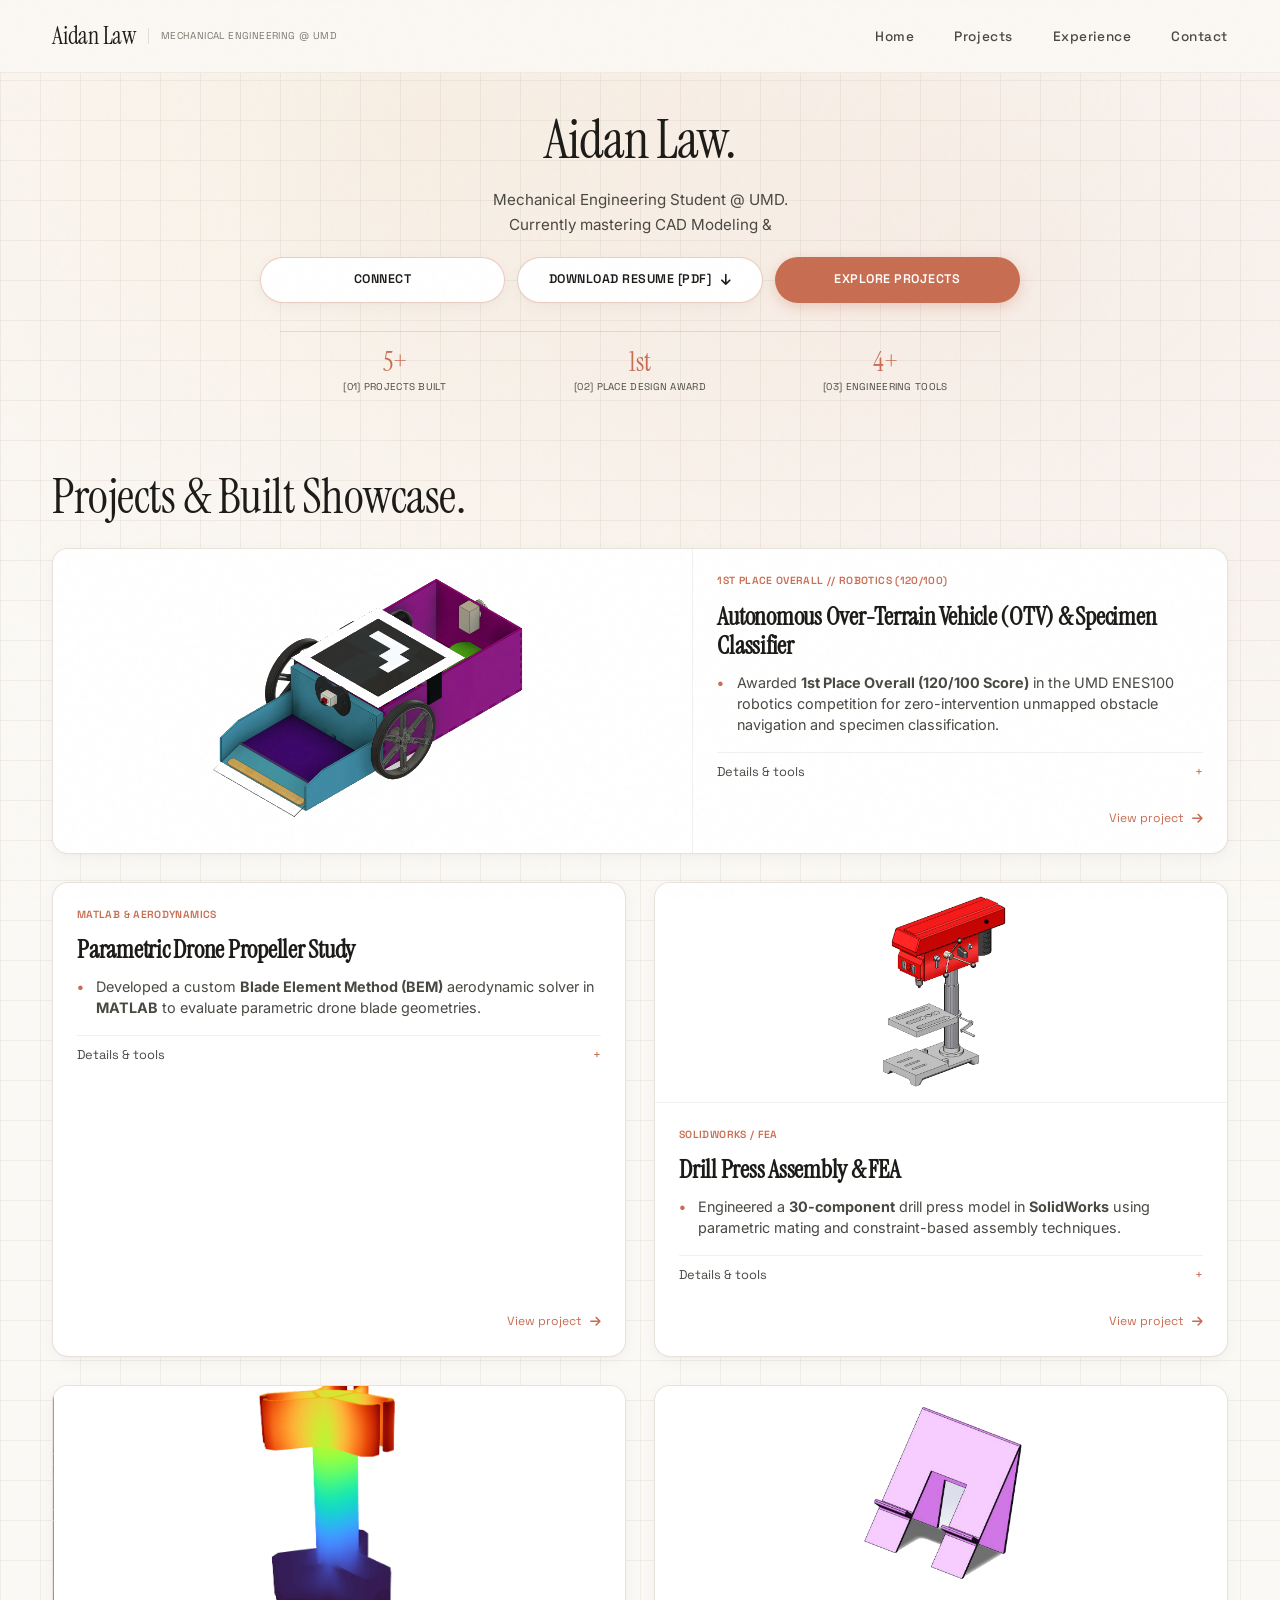
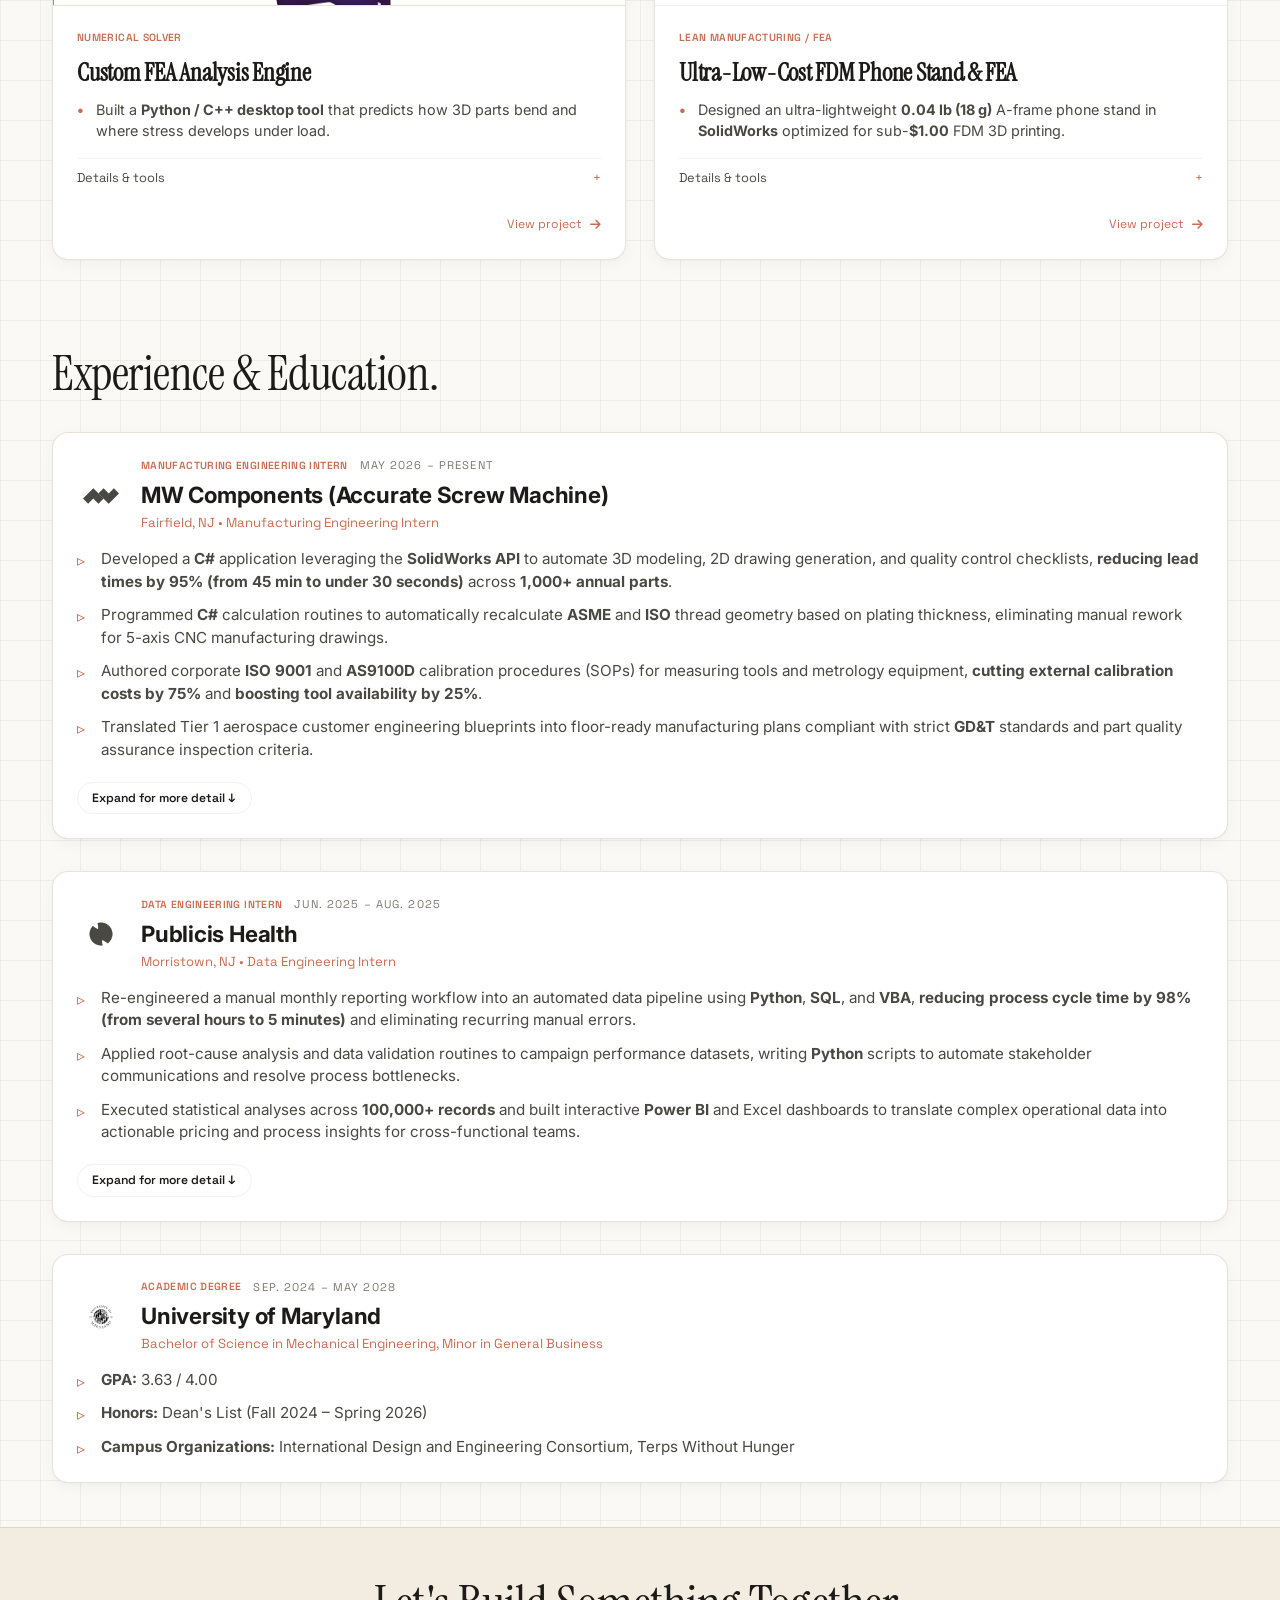
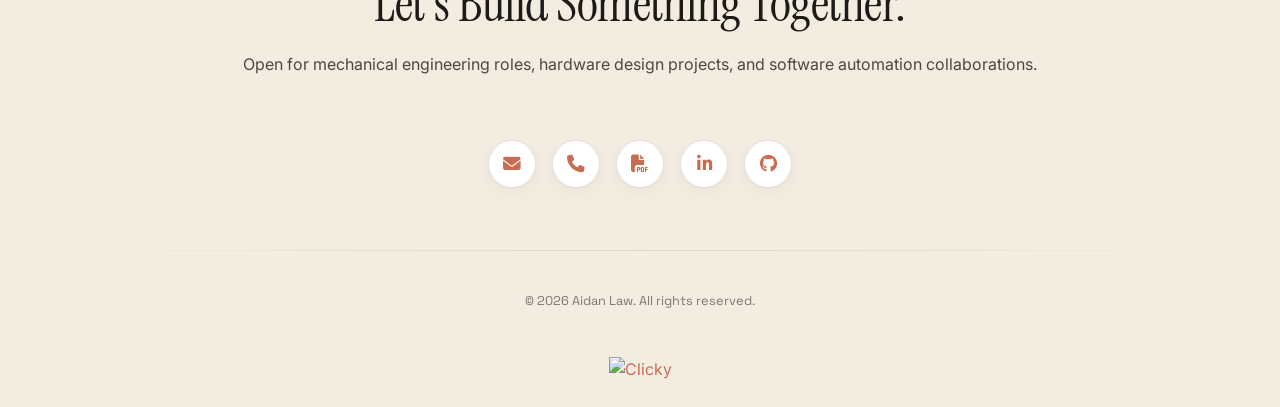
==== index.html @ e7b83767 "Keep mobile layouts within the viewport" ====
<!DOCTYPE html>
<html lang="en">

<head>
    <meta charset="UTF-8">
    <meta name="viewport" content="width=device-width, initial-scale=1.0">
    <meta name="theme-color" content="#FBF9F5" media="(prefers-color-scheme: light)">
    <meta name="theme-color" content="#161513" media="(prefers-color-scheme: dark)">
    <title>Aidan Law | Mechanical Engineering Portfolio</title>
    <!-- Google Fonts: Instrument Serif (Header), Space Grotesk (Mono/Tech), Inter (Body) -->
    <link rel="preconnect" href="https://fonts.googleapis.com">
    <link rel="preconnect" href="https://fonts.gstatic.com" crossorigin>
    <link href="https://fonts.googleapis.com/css2?family=Instrument+Serif:ital@0;1&family=Inter:wght@300;400;500;600;700&family=Space+Grotesk:wght@400;500;600;700&display=swap" rel="stylesheet">
    <link rel="stylesheet" href="style.css">
    <!-- FontAwesome for icons -->
    <link rel="stylesheet" href="https://cdnjs.cloudflare.com/ajax/libs/font-awesome/6.4.0/css/all.min.css">
    <!-- Analytics (GoatCounter & Clicky) -->
    <script data-goatcounter="https://aidanlaw810.goatcounter.com/count" async src="//gc.zgo.at/count.js"></script>
    <script async data-id="101509578" src="//static.getclicky.com/js"></script>
    <link rel="stylesheet" href="minimalist.css?v=20260930-fit-screen">
</head>

<body class="cad-grid-bg portfolio-home">

    <!-- Navigation -->
    <nav class="navbar">
        <div class="navbar-content">
            <div class="nav-brand">
                <a href="#top" class="nav-logo">Aidan Law</a>
                <span class="nav-subtag">Mechanical Engineering @ UMD</span>
            </div>
            <button class="menu-toggle" aria-label="Toggle navigation">
                <i class="fas fa-bars"></i>
            </button>
            <ul class="nav-links">
                <li><a href="#top">Home</a></li>
                <li><a href="#projects">Projects</a></li>
                <li><a href="#experience">Experience</a></li>
                <li><a href="#contact">Contact</a></li>
            </ul>
        </div>
    </nav>

    <!-- Centered Hero Section -->
    <header id="top" class="hero">
        <div class="container">
            <div class="hero-grid">
                <!-- Introduction -->
                <div class="hero-editorial reveal-blur">
                    <h1>Aidan Law.</h1>
                    <p class="hero-subtitle">
                        Mechanical Engineering Student @ UMD.<br>
                        Currently mastering <span class="typewriter-text"></span>
                    </p>
                    <div class="hero-actions">
                        <a href="#contact" class="btn btn-secondary">
                            <span>Connect</span>
                        </a>
                        <a href="assets/AidanLawOnlineResume.pdf" class="btn btn-secondary" target="_blank" download>
                            <span>Download Resume [PDF]</span>
                            <i class="fas fa-arrow-down" style="font-size: 0.8rem;"></i>
                        </a>
                        <a href="#projects" class="btn btn-primary">
                            <span>Explore Projects</span>
                        </a>
                    </div>
                </div>
            </div>

            <!-- Telemetry Stats Strip -->
            <div class="hero-stats-strip reveal-blur delay-2">
                <div class="stat-block">
                    <span class="stat-number" data-target="5" data-suffix="+">0+</span>
                    <span class="stat-label">[01] Projects Built</span>
                </div>
                <div class="stat-block">
                    <span class="stat-number" data-target="1" data-suffix="st">0</span>
                    <span class="stat-label">[02] Place Design Award</span>
                </div>
                <div class="stat-block">
                    <span class="stat-number" data-target="4" data-suffix="+">0+</span>
                    <span class="stat-label">[03] Engineering Tools</span>
                </div>
            </div>
        </div>
    </header>

    <!-- Projects Section -->
    <section id="projects" class="section">
        <div class="container">
            <div class="projects-header reveal-blur">
                <div>
                    <h2>Projects & Built Showcase.</h2>
                </div>
                <span class="coord-stamp">SORTED BY STRUCTURAL COMPLEXITY // REV 2.4</span>
            </div>

            <div class="projects-grid">
                <!-- PROJECT 1: AUTONOMOUS OVER-TERRAIN VEHICLE & SPECIMEN CLASSIFIER -->
                <article class="project-card featured-card reveal-scale">
                    <span class="cad-crosshair top-left">+</span>
                    <span class="cad-crosshair top-right">+</span>
                    <span class="cad-crosshair bottom-left">+</span>
                    <span class="cad-crosshair bottom-right">+</span>

                    <div class="project-image-wrapper" style="background-color: #ffffff;">
                        <div class="project-image" style="background-image: url('assets/otv/otv-cad-assembly-transparent.png'); background-size: contain; background-repeat: no-repeat; background-position: center; padding: 1.5rem;"></div>
                    </div>

                    <div class="project-info">
                        <div>
                            <div class="card-logo-badge">
                                <svg width="24" height="24" viewBox="0 0 24 24" fill="none" stroke="currentColor" stroke-width="2" stroke-linecap="round" stroke-linejoin="round">
                                    <rect x="2" y="7" width="20" height="9" rx="2"/>
                                    <circle cx="6" cy="18" r="3"/>
                                    <circle cx="18" cy="18" r="3"/>
                                    <path d="M7 7V4a1 1 0 0 1 1-1h8a1 1 0 0 1 1 1v3"/>
                                </svg>
                            </div>
                            <div class="project-meta">
                                <span class="project-tag-pill">1ST PLACE OVERALL // ROBOTICS (120/100)</span>
                                <span class="coord-stamp">SPEC-01</span>
                            </div>
                            <h3><a href="over-terrain-vehicle.html">Autonomous Over-Terrain Vehicle (OTV) &amp; Specimen Classifier</a></h3>
                            <ul class="project-bullet-list"><li>Awarded <strong>1st Place Overall (120/100 Score)</strong> in the UMD ENES100 robotics competition for zero-intervention unmapped obstacle navigation and specimen classification.</li></ul>
                            <details class="project-disclosure">
                                <summary>Details &amp; tools</summary>
                                <ul class="project-bullet-list"><li>Engineered a <strong>1.09 kg</strong> laser-cut acrylic chassis and derived first-principles motor kinematics powered by dual <strong>Pololu 12V gearmotors</strong>.</li>
<li>Programmed a deterministic <strong>C++ finite state machine</strong> on Arduino Uno integrating <strong>HX711 strain gauges</strong> and tactile material density sensors.</li></ul>
                                <div class="tech-tags-list">
                                <span class="tag">[Arduino / C++]</span>
                                <span class="tag">[SolidWorks]</span>
                                <span class="tag">[Laser-Cut Acrylic]</span>
                                <span class="tag">[HX711 Strain Gauges]</span>
                                <span class="tag">[ArUco Tracking]</span>
                                <span class="tag">[Granta EduPack]</span>
                            </div>
                            </details>
                        </div>
                        <div class="project-footer">

                            <a class="project-link" href="over-terrain-vehicle.html">View project <i class="fas fa-arrow-right" aria-hidden="true"></i></a>
                        </div>
                    </div>
                </article>

                <!-- PROJECT 2: PARAMETRIC DRONE PROPELLER STUDY -->
                <article class="project-card reveal-scale delay-1">
                    <span class="cad-crosshair top-left">+</span>
                    <span class="cad-crosshair bottom-right">+</span>

                    <div class="project-info">
                        <div>
                            <div class="card-logo-badge">
                                <svg width="24" height="24" viewBox="0 0 24 24" fill="none" stroke="currentColor" stroke-width="2" stroke-linecap="round" stroke-linejoin="round">
                                    <circle cx="12" cy="12" r="3"/>
                                    <path d="M12 9V2M12 15v7M9 12H2M15 12h7"/>
                                    <circle cx="12" cy="2" r="1.5"/>
                                    <circle cx="12" cy="22" r="1.5"/>
                                    <circle cx="2" cy="12" r="1.5"/>
                                    <circle cx="22" cy="12" r="1.5"/>
                                </svg>
                            </div>
                            <div class="project-meta">
                                <span class="project-tag-pill">MATLAB & AERODYNAMICS</span>
                                <span class="coord-stamp">SPEC-02</span>
                            </div>
                            <h3><a href="drone-blade-design.html">Parametric Drone Propeller Study</a></h3>
                            <ul class="project-bullet-list"><li>Developed a custom <strong>Blade Element Method (BEM)</strong> aerodynamic solver in <strong>MATLAB</strong> to evaluate parametric drone blade geometries.</li></ul>
                            <details class="project-disclosure">
                                <summary>Details &amp; tools</summary>
                                <ul class="project-bullet-list"><li>Generated parametric 3D airfoil profiles in <strong>SolidWorks</strong> and conducted static <strong>FEA</strong> under combined aerodynamic and centrifugal loads.</li>
<li>Achieved a <strong>~50% calculated increase</strong> in hover efficiency and <strong>1.9 lb peak thrust</strong> compared to commercial benchmarks.</li></ul>
                                <div class="tech-tags-list">
                                <span class="tag">[MATLAB]</span>
                                <span class="tag">[SolidWorks]</span>
                                <span class="tag">[FEA]</span>
                                <span class="tag">[Aerodynamics]</span>
                                <span class="tag">[BEM Algorithm]</span>
                            </div>
                            </details>
                        </div>
                        <div class="project-footer">

                            <a class="project-link" href="drone-blade-design.html">View project <i class="fas fa-arrow-right" aria-hidden="true"></i></a>
                        </div>
                    </div>
                </article>

                <!-- PROJECT 3: DRILL PRESS ASSEMBLY & FEA -->
                <article class="project-card reveal-scale delay-2">
                    <span class="cad-crosshair top-left">+</span>
                    <span class="cad-crosshair bottom-right">+</span>

                    <div class="project-image-wrapper" style="background-color: #ffffff;">
                        <div class="project-image" style="background-image: url('assets/drill-press/drill-press-main.png'); background-size: contain; background-repeat: no-repeat; background-position: center; padding: 1.25rem;"></div>
                    </div>
                    <div class="project-info">
                        <div>
                            <div class="card-logo-badge">
                                <svg width="24" height="24" viewBox="0 0 24 24" fill="none" stroke="currentColor" stroke-width="2" stroke-linecap="round" stroke-linejoin="round">
                                    <path d="M12 2v8M8 6h8M9 10h6v4H9zM12 14v8M8 22h8"/>
                                </svg>
                            </div>
                            <div class="project-meta">
                                <span class="project-tag-pill">SOLIDWORKS / FEA</span>
                                <span class="coord-stamp">SPEC-03</span>
                            </div>
                            <h3><a href="drill-press.html">Drill Press Assembly & FEA</a></h3>
                            <ul class="project-bullet-list"><li>Engineered a <strong>30-component</strong> drill press model in <strong>SolidWorks</strong> using parametric mating and constraint-based assembly techniques.</li></ul>
                            <details class="project-disclosure">
                                <summary>Details &amp; tools</summary>
                                <ul class="project-bullet-list"><li>Executed static <strong>FEA</strong> simulations validating structural integrity under a <strong>500 kg</strong> operating load without permanent deformation.</li>
<li>Produced a <strong>270-part</strong> technical drawing package with standardized <strong>GD&T</strong>, exploded views, and a complete Bill of Materials.</li></ul>
                                <div class="tech-tags-list">
                                <span class="tag">[SolidWorks]</span>
                                <span class="tag">[FEA Simulation]</span>
                                <span class="tag">[GD&T]</span>
                                <span class="tag">[CAD Assembly]</span>
                            </div>
                            </details>
                        </div>
                        <div class="project-footer">

                            <a class="project-link" href="drill-press.html">View project <i class="fas fa-arrow-right" aria-hidden="true"></i></a>
                        </div>
                    </div>
                </article>

                <!-- PROJECT 4: CUSTOM FEA ANALYSIS ENGINE -->
                <article class="project-card reveal-scale">
                    <span class="cad-crosshair top-left">+</span>
                    <span class="cad-crosshair bottom-right">+</span>

                    <div class="project-image-wrapper">
                        <div class="project-image" style="background-image: url('assets/fea-showcase/deformation-v2.png');"></div>
                    </div>
                    <div class="project-info">
                        <div>
                            <div class="card-logo-badge">
                                <svg width="24" height="24" viewBox="0 0 24 24" fill="none" stroke="currentColor" stroke-width="2" stroke-linecap="round" stroke-linejoin="round">
                                    <polygon points="12 2 2 7 12 12 22 7 12 2"/>
                                    <polyline points="2 17 12 22 22 17"/>
                                    <polyline points="2 12 12 17 22 12"/>
                                </svg>
                            </div>
                            <div class="project-meta">
                                <span class="project-tag-pill">NUMERICAL SOLVER</span>
                                <span class="coord-stamp">SPEC-04</span>
                            </div>
                            <h3><a href="fea-tool.html">Custom FEA Analysis Engine</a></h3>
                            <ul class="project-bullet-list"><li>Built a <strong>Python / C++ desktop tool</strong> that predicts how 3D parts bend and where stress develops under load.</li></ul>
                            <details class="project-disclosure">
                                <summary>Details &amp; tools</summary>
                                <ul class="project-bullet-list"><li>Integrated <strong>Gmsh</strong> quadratic tetrahedral meshes with an <strong>Eigen / OpenMP</strong> structural solver.</li>
<li>Achieved <strong>maximum displacement within 5% of SolidWorks</strong> in the benchmark evaluated; built interactive 3D stress and displacement visualization.</li></ul>
                                <div class="tech-tags-list">
                                <span class="tag">[Python]</span>
                                <span class="tag">[Gmsh]</span>
                                <span class="tag">[C++ / Eigen]</span>
                                <span class="tag">[Numerical Methods]</span>
                                <span class="tag">[SolidWorks]</span>
                            </div>
                            </details>
                        </div>
                        <div class="project-footer">

                            <a class="project-link" href="fea-tool.html">View project <i class="fas fa-arrow-right" aria-hidden="true"></i></a>
                        </div>
                    </div>
                </article>

                <!-- PROJECT 5: ULTRA-LOW-COST FDM PHONE STAND & FEA -->
                <article class="project-card reveal-scale delay-1">
                    <span class="cad-crosshair top-left">+</span>
                    <span class="cad-crosshair bottom-right">+</span>

                    <div class="project-image-wrapper" style="background-color: #ffffff;">
                        <div class="project-image" style="background-image: url('assets/phone-stand/phone-stand-cad-main.png'); background-size: contain; background-repeat: no-repeat; background-position: center; padding: 1.25rem;"></div>
                    </div>
                    <div class="project-info">
                        <div>
                            <div class="card-logo-badge">
                                <svg width="24" height="24" viewBox="0 0 24 24" fill="none" stroke="currentColor" stroke-width="2" stroke-linecap="round" stroke-linejoin="round">
                                    <path d="M21 16V8a2 2 0 0 0-1-1.73l-7-4a2 2 0 0 0-2 0l-7 4A2 2 0 0 0 3 8v8a2 2 0 0 0 1 1.73l7 4a2 2 0 0 0 2 0l7-4A2 2 0 0 0 21 16z"/>
                                    <polyline points="3.27 6.96 12 12.01 20.73 6.96"/>
                                    <line x1="12" y1="22.08" x2="12" y2="12"/>
                                </svg>
                            </div>
                            <div class="project-meta">
                                <span class="project-tag-pill">LEAN MANUFACTURING / FEA</span>
                                <span class="coord-stamp">SPEC-05</span>
                            </div>
                            <h3><a href="phone-stand.html">Ultra-Low-Cost FDM Phone Stand &amp; FEA</a></h3>
                            <ul class="project-bullet-list"><li>Designed an ultra-lightweight <strong>0.04 lb (18 g)</strong> A-frame phone stand in <strong>SolidWorks</strong> optimized for sub-<strong>$1.00</strong> FDM 3D printing.</li></ul>
                            <details class="project-disclosure">
                                <summary>Details &amp; tools</summary>
                                <ul class="project-bullet-list"><li>Executed linear static <strong>FEA</strong> simulations demonstrating a peak von Mises stress of <strong>0.88 MPa (FOS &gt; 45)</strong> and <strong>0.070 mm</strong> max deflection.</li>
<li>Validated dual-orientation stability (portrait/landscape) for an <strong>iPhone 14 Pro</strong> with integrated pass-through charging cable routing.</li></ul>
                                <div class="tech-tags-list">
                                <span class="tag">[SolidWorks]</span>
                                <span class="tag">[FEA Simulation]</span>
                                <span class="tag">[FDM 3D Printing]</span>
                                <span class="tag">[Lean DFM]</span>
                                <span class="tag">[Stress Analysis]</span>
                            </div>
                            </details>
                        </div>
                        <div class="project-footer">

                            <a class="project-link" href="phone-stand.html">View project <i class="fas fa-arrow-right" aria-hidden="true"></i></a>
                        </div>
                    </div>
                </article>
            </div>
        </div>
    </section>

    <!-- Experience & Education Section -->
    <section id="experience" class="section">
        <div class="container">
            <div class="projects-header reveal-blur">
                <div>
                    <h2>Experience & Education.</h2>
                </div>
                <span class="coord-stamp">CAREER PATH & TECHNICAL HISTORY</span>
            </div>

            <div class="experience-grid reveal-blur">
                <!-- EXPERIENCE CARD 1: MW COMPONENTS -->
                <div class="experience-card accordion-card">
                    <span class="cad-crosshair top-left">+</span>
                    <span class="cad-crosshair top-right">+</span>
                    <span class="cad-crosshair bottom-left">+</span>
                    <span class="cad-crosshair bottom-right">+</span>

                    <div class="exp-header">
                        <div class="organization-logo organization-logo--mw"><img src="assets/logos/mw-symbol.svg" alt="MW Components logo" width="128" height="44" loading="lazy"></div>
                        <div class="exp-role-meta">
                            <span class="project-tag-pill">MANUFACTURING ENGINEERING INTERN</span>
                            <span class="coord-stamp">MAY 2026 – PRESENT</span>
                        </div>
                        <h3>MW Components (Accurate Screw Machine)</h3>
                        <p class="exp-subtitle">Fairfield, NJ • Manufacturing Engineering Intern</p>

                    </div>

                    <!-- Summary Container (Always Visible) -->
                    <div class="card-summary">
                        <ul class="bullet-list">
                            <li>Developed a <strong>C#</strong> application leveraging the <strong>SolidWorks API</strong> to automate 3D modeling, 2D drawing generation, and quality control checklists, <strong>reducing lead times by 95% (from 45 min to under 30 seconds)</strong> across <strong>1,000+ annual parts</strong>.</li>
                            <li>Programmed <strong>C#</strong> calculation routines to automatically recalculate <strong>ASME</strong> and <strong>ISO</strong> thread geometry based on plating thickness, eliminating manual rework for 5-axis CNC manufacturing drawings.</li>
                            <li>Authored corporate <strong>ISO 9001</strong> and <strong>AS9100D</strong> calibration procedures (SOPs) for measuring tools and metrology equipment, <strong>cutting external calibration costs by 75%</strong> and <strong>boosting tool availability by 25%</strong>.</li>
                            <li>Translated Tier 1 aerospace customer engineering blueprints into floor-ready manufacturing plans compliant with strict <strong>GD&T</strong> standards and part quality assurance inspection criteria.</li>
                        </ul>
                    </div>

                    <!-- Details Container (Accordion - Hidden by Default with CSS Grid) -->
                    <div class="card-details">
                        <div class="card-details-inner">
<div class="exp-tags-bar">
                            <span class="tag-chip">[SolidWorks API]</span>
                            <span class="tag-chip">[C# Automation]</span>
                            <span class="tag-chip">[Python]</span>
                            <span class="tag-chip">[ISO 9001 / AS9100D]</span>
                            <span class="tag-chip">[DFM Blueprinting]</span>
                            <span class="tag-chip">[GD&T Standards]</span>
                        </div>
                            <div class="detail-paragraph">
                                <strong>1. CAD & Quality Checklist Automation (C# & SolidWorks API)</strong><br>
                                To eliminate drafting bottlenecks in high-mix, low-volume custom manufacturing, I engineered a standalone C# application that interfaces directly with the SolidWorks API. The tool automates parametric 3D modeling, drawing layout, view scaling, dynamic dimension ballooning, and first-piece quality control checklists. By automatically populating critical properties and notes, the software slashed drawing lead times from up to 45 minutes down to under 30 seconds across more than 1,000 custom parts annually.
                            </div>
                            <div class="detail-paragraph">
                                <strong>2. Coating Offset Math Engine (C# & ASME/ISO Thread Math)</strong><br>
                                Precision machining for plated fasteners requires complex geometric calculations to offset thread profiles prior to surface treatments. I developed an algorithmic engine in C# that automatically recalculates ASME and ISO thread profiles and pitch tolerances based on user-specified plating thicknesses. This converted over an hour of manual math into instant code execution, delivering exact pre-plate tolerances directly to 5-axis CNC operators and quality inspectors.
                            </div>
                            <div class="detail-paragraph">
                                <strong>3. Quality Calibration System Overhaul (Python & ISO 9001 / AS9100D Compliance)</strong><br>
                                To overhaul plant-wide metrology management and ensure compliance with ISO 9001 and AS9100D standards, I authored official corporate Standard Operating Procedures (SOPs) for calibrated equipment and built a Python inventory optimization tool. The script analyzes gage usage patterns, floor availability, and failure rates to stagger external recalibration cycles and identify redundant tooling for storage or retirement. This reduced annual external calibration costs by 75% while raising shop-floor tool availability by 25%.
                            </div>
                            <div class="detail-paragraph">
                                <strong>4. Design for Manufacturability (DFM) & Blueprint Conversion</strong><br>
                                Serving high-precision aerospace and defense clients requires translating complex customer blueprints into standardized internal manufacturing plans. I analyzed customer GD&T callouts, thread specifications, and tolerances to build floor-ready SolidWorks production drawings optimized for 5-axis CNC turning, passivation, and captive assembly operations, ensuring full compliance with part quality assurance standards.
                            </div>
                        </div>
                    </div>

                    <!-- Custom Accordion Toggle Button -->
                    <button class="card-toggle-btn" aria-expanded="false">
                        <span>Expand for more detail ↓</span>
                    </button>
                </div>

                <!-- EXPERIENCE CARD 2: PUBLICIS HEALTH -->
                <div class="experience-card accordion-card">
                    <span class="cad-crosshair top-left">+</span>
                    <span class="cad-crosshair top-right">+</span>
                    <span class="cad-crosshair bottom-left">+</span>
                    <span class="cad-crosshair bottom-right">+</span>

                    <div class="exp-header">
                        <div class="organization-logo organization-logo--payer"><img src="assets/logos/payer-symbol.png" alt="Payer Sciences logo" width="128" height="44" loading="lazy"></div>
                        <div class="exp-role-meta">
                            <span class="project-tag-pill">DATA ENGINEERING INTERN</span>
                            <span class="coord-stamp">JUN. 2025 – AUG. 2025</span>
                        </div>
                        <h3>Publicis Health</h3>
                        <p class="exp-subtitle">Morristown, NJ • Data Engineering Intern</p>

                    </div>

                    <!-- Summary Container (Always Visible) -->
                    <div class="card-summary">
                        <ul class="bullet-list">
                            <li>Re-engineered a manual monthly reporting workflow into an automated data pipeline using <strong>Python</strong>, <strong>SQL</strong>, and <strong>VBA</strong>, <strong>reducing process cycle time by 98% (from several hours to 5 minutes)</strong> and eliminating recurring manual errors.</li>
                            <li>Applied root-cause analysis and data validation routines to campaign performance datasets, writing <strong>Python</strong> scripts to automate stakeholder communications and resolve process bottlenecks.</li>
                            <li>Executed statistical analyses across <strong>100,000+ records</strong> and built interactive <strong>Power BI</strong> and Excel dashboards to translate complex operational data into actionable pricing and process insights for cross-functional teams.</li>
                        </ul>
                    </div>

                    <!-- Details Container (Accordion - Hidden by Default with CSS Grid) -->
                    <div class="card-details">
                        <div class="card-details-inner">
<div class="exp-tags-bar">
                            <span class="tag-chip">[Python]</span>
                            <span class="tag-chip">[SQL]</span>
                            <span class="tag-chip">[VBA]</span>
                            <span class="tag-chip">[Power BI]</span>
                            <span class="tag-chip">[ETL Pipelines]</span>
                            <span class="tag-chip">[Data Analytics]</span>
                        </div>
                            <div class="detail-paragraph">
                                <strong>1. Automated Reporting Pipeline (Python, SQL & VBA)</strong><br>
                                To streamline monthly operational reporting, I re-engineered a labor-intensive manual workflow into an automated end-to-end data pipeline using Python, SQL, and Excel VBA. The pipeline automates data extraction, transformation, cleaning, and deck generation, reducing process cycle times from several hours to 5 minutes while eliminating recurring manual data-entry errors.
                            </div>
                            <div class="detail-paragraph">
                                <strong>2. Campaign Data Validation & Automation (Python)</strong><br>
                                Working with high-volume marketing datasets, I implemented root-cause analysis and data validation routines to identify and fix operational bottlenecks. I authored custom Python scripts to validate data integrity and automate stakeholder status updates, improving data accuracy and accelerating cross-functional execution cycles.
                            </div>
                            <div class="detail-paragraph">
                                <strong>3. Operational Analytics & Business Dashboards (Power BI & SQL)</strong><br>
                                To drive data-informed decision-making across leadership teams, I conducted statistical analyses across datasets exceeding 100,000 operational records. I designed interactive Power BI and Excel dashboards that synthesized complex performance metrics into clear visual insights, directly informing campaign optimizations and pricing strategies.
                            </div>
                        </div>
                    </div>

                    <!-- Custom Accordion Toggle Button -->
                    <button class="card-toggle-btn" aria-expanded="false">
                        <span>Expand for more detail ↓</span>
                    </button>
                </div>

                <!-- EDUCATION CARD: UNIVERSITY OF MARYLAND -->
                <div class="experience-card education-card">
                    <span class="cad-crosshair top-left">+</span>
                    <span class="cad-crosshair top-right">+</span>
                    <span class="cad-crosshair bottom-left">+</span>
                    <span class="cad-crosshair bottom-right">+</span>

                    <div class="exp-header">
                        <div class="organization-logo organization-logo--umd"><img src="assets/logos/umd.png" alt="University of Maryland logo" width="48" height="48" loading="lazy"></div>
                        <div class="exp-role-meta">
                            <span class="project-tag-pill">ACADEMIC DEGREE</span>
                            <span class="coord-stamp">SEP. 2024 – MAY 2028</span>
                        </div>
                        <h3>University of Maryland</h3>
                        <p class="exp-subtitle">Bachelor of Science in Mechanical Engineering, Minor in General Business</p>
                    </div>
                    <div class="card-summary">
                        <ul class="bullet-list">
                            <li><strong>GPA:</strong> 3.63 / 4.00</li>
                            <li><strong>Honors:</strong> Dean's List (Fall 2024 – Spring 2026)</li>
                            <li><strong>Campus Organizations:</strong> International Design and Engineering Consortium, Terps Without Hunger</li>
                        </ul>
                    </div>
                </div>
            </div>
        </div>
    </section>

    <!-- Footer / Contact Section -->
    <footer id="contact" class="footer">
        <div class="container footer-content reveal-blur">
            <h2>Let's Build Something Together.</h2>
            <p>Open for mechanical engineering roles, hardware design projects, and software automation collaborations.</p>

            <div class="contact-circular-row">
                <a href="mailto:ajay.law810@gmail.com" class="contact-icon-btn" aria-label="Email" title="Email: ajay.law810@gmail.com">
                    <i class="fas fa-envelope"></i>
                    <span class="tooltip">Email</span>
                </a>
                <a href="tel:848-215-8484" class="contact-icon-btn" aria-label="Phone" title="Phone: 848-215-8484">
                    <i class="fas fa-phone"></i>
                    <span class="tooltip">Phone</span>
                </a>
                <a href="assets/AidanLawOnlineResume.pdf" class="contact-icon-btn" target="_blank" download aria-label="Download Resume PDF" title="Download Resume PDF">
                    <i class="fas fa-file-pdf"></i>
                    <span class="tooltip">Resume PDF</span>
                </a>
                <a href="https://www.linkedin.com/in/aidanjlaw" class="contact-icon-btn" target="_blank" rel="noopener" aria-label="LinkedIn" title="LinkedIn Profile">
                    <i class="fab fa-linkedin-in"></i>
                    <span class="tooltip">LinkedIn</span>
                </a>
                <a href="https://github.com/ajlaw810" class="contact-icon-btn" target="_blank" rel="noopener" aria-label="GitHub" title="GitHub Profile">
                    <i class="fab fa-github"></i>
                    <span class="tooltip">GitHub</span>
                </a>
            </div>

            <div class="section-divider"></div>

            <p style="color: var(--text-dim); font-size: 0.8rem; font-family: var(--font-mono);">
                © 2026 Aidan Law. All rights reserved.
            </p>
            <div style="margin-top: 0.5rem;">
                <a title="Privacy-friendly Web Analytics" href="https://clicky.com/101509578"><img alt="Clicky" src="//static.getclicky.com/media/links/badge.gif" border="0" /></a>
            </div>
        </div>
    </footer>

    <script src="script.js?v=20260930-fit-screen"></script>
</body>

</html>
---- style.css ----
/* ─── GOOGLE FONTS ───────────────────────────────────────────────────────── */
@import url('https://fonts.googleapis.com/css2?family=Instrument+Serif:ital@0;1&family=Inter:wght@300;400;500;600;700&family=Space+Grotesk:wght@400;500;600;700&display=swap');

:root {
  /* Warm Tactile Palette (Natural Parchment, Toasted Linen & Industrial Copper) */
  --bg-paper: #FBF9F5;
  --bg-linen: #F3ECE0;          /* Warm toasted parchment linen */
  --bg-card: #FFFFFF;
  --bg-card-hover: #FAF6EE;

  --text-ink: #1C1B18;
  --text-muted: #4A4843;
  --text-dim: #7C786E;

  --accent-copper: #C86D51;
  --accent-copper-hover: #B2583D;
  --accent-copper-light: rgba(200, 109, 81, 0.08);

  /* Natural Earthy Warm Accent (Toasted Honey/Sand - Subdued & Blended) */
  --accent-sand: #DDA15E;
  --accent-sand-light: rgba(221, 161, 94, 0.10);
  --accent-warm-bg: rgba(200, 109, 81, 0.05);

  --border-tactile: rgba(175, 160, 140, 0.30);
  --border-strong: rgba(200, 109, 81, 0.35);
  --border-subtle: rgba(175, 160, 140, 0.15);
  --grid-line-color: rgba(185, 170, 150, 0.16);

  /* Glassmorphism & Tactile Depth */
  --glass-bg: rgba(251, 249, 245, 0.90);
  --shadow-tactile: 0 4px 16px rgba(28, 27, 24, 0.04), 0 1px 3px rgba(28, 27, 24, 0.02);
  --shadow-hover: 0 14px 36px -6px rgba(28, 27, 24, 0.09), 0 4px 12px rgba(200, 109, 81, 0.12);

  /* Typography */
  --font-serif: "Instrument Serif", Georgia, "Times New Roman", serif;
  --font-mono: "Space Grotesk", "JetBrains Mono", Consolas, monospace;
  --font-sans: "Inter", -apple-system, BlinkMacSystemFont, "Segoe UI", Roboto, sans-serif;

  --h1-size: clamp(1.95rem, 5.2vw, 4.2rem);
  --h2-size: clamp(1.55rem, 3.8vw, 3rem);
  --h3-size: 1.3rem;
  --body-size: 1rem;

  /* Refined Compact Spacing */
  --spacing-xs: 0.5rem;
  --spacing-sm: 0.875rem;
  --spacing-md: 1.25rem;
  --spacing-lg: 2rem;
  --spacing-xl: 2.75rem;
  --spacing-xxl: 4rem;

  /* Layout */
  --container-max-width: 1240px;
  --border-radius-pill: 9999px;
  --border-radius-card: 16px;
  --border-radius-sm: 10px;
}

/* Dark Mode Overrides (Natural Atmospheric Warmth) */
@media (prefers-color-scheme: dark) {
  :root {
    --bg-paper: #161513;
    --bg-linen: #1F1D19;
    --bg-card: #25231F;
    --bg-card-hover: #2C2925;

    --text-ink: #F4F1EA;
    --text-muted: #BBB6AA;
    --text-dim: #888377;

    --accent-copper: #E07A5F;
    --accent-copper-hover: #EC886D;
    --accent-copper-light: rgba(224, 122, 95, 0.12);

    --accent-sand: #E5B074;
    --accent-sand-light: rgba(229, 176, 116, 0.12);
    --accent-warm-bg: rgba(224, 122, 95, 0.08);

    --border-tactile: rgba(255, 255, 255, 0.12);
    --border-strong: rgba(224, 122, 95, 0.3);
    --border-subtle: rgba(255, 255, 255, 0.06);
    --grid-line-color: rgba(255, 255, 255, 0.05);

    --glass-bg: rgba(22, 21, 19, 0.92);
    --shadow-tactile: 0 4px 20px rgba(0, 0, 0, 0.4);
    --shadow-hover: 0 16px 40px rgba(0, 0, 0, 0.5);
  }
}

/* ─── RESET & BASE STYLES ────────────────────────────────────────────────── */
* {
  margin: 0;
  padding: 0;
  box-sizing: border-box;
}

html {
  scroll-behavior: smooth;
  scroll-padding-top: 80px;
}

body {
  font-family: var(--font-sans);
  background-color: var(--bg-paper);
  color: var(--text-ink);
  line-height: 1.6;
  -webkit-font-smoothing: antialiased;
  -moz-osx-font-smoothing: grayscale;
  position: relative;
  overflow-x: hidden;
}

/* Tactile Paper Grain Overlay */
body::before {
  content: "";
  position: fixed;
  top: 0;
  left: 0;
  width: 100vw;
  height: 100vh;
  opacity: 0.035;
  pointer-events: none;
  z-index: 9999;
  background-image: url("data:image/svg+xml,%3Csvg viewBox='0 0 200 200' xmlns='http://www.w3.org/2000/svg'%3E%3Cfilter id='noiseFilter'%3E%3CfeTurbulence type='fractalNoise' baseFrequency='0.8' numOctaves='3' stitchTiles='stitch'/%3E%3C/filter%3E%3Crect width='100%25' height='100%25' filter='url(%23noiseFilter)'/%3E%3C/svg%3E");
}

/* Architectural CAD Grid Layer */
.cad-grid-bg {
  background-image:
    linear-gradient(to right, var(--grid-line-color) 1px, transparent 1px),
    linear-gradient(to bottom, var(--grid-line-color) 1px, transparent 1px);
  background-size: 40px 40px;
}

/* ─── TYPOGRAPHY ─────────────────────────────────────────────────────────── */
h1, h2, h3, h4 {
  font-weight: 400;
  color: var(--text-ink);
  line-height: 1.1;
  letter-spacing: -0.01em;
}

.font-serif {
  font-family: var(--font-serif);
}

.font-mono {
  font-family: var(--font-mono);
}

h1 {
  font-family: var(--font-serif);
  font-size: var(--h1-size);
  font-weight: 400;
  letter-spacing: -0.02em;
}

h2 {
  font-family: var(--font-serif);
  font-size: var(--h2-size);
  letter-spacing: -0.01em;
}

h3 {
  font-family: var(--font-sans);
  font-size: var(--h3-size);
  font-weight: 600;
  letter-spacing: -0.01em;
}

p {
  font-size: var(--body-size);
  color: var(--text-muted);
  font-weight: 400;
  line-height: 1.65;
  margin-bottom: var(--spacing-md);
}

a {
  color: var(--accent-copper);
  text-decoration: none;
  transition: color 0.25s cubic-bezier(0.16, 1, 0.3, 1);
}

a:hover {
  color: var(--accent-copper-hover);
}

/* ─── TELEMETRY & TECHNICAL BADGES ────────────────────────────────────────── */
.telemetry-badge {
  display: inline-flex;
  align-items: center;
  gap: 0.55rem;
  font-family: var(--font-mono);
  font-size: 0.75rem;
  font-weight: 600;
  text-transform: uppercase;
  letter-spacing: 0.08em;
  color: var(--accent-copper);
  background: var(--accent-copper-light);
  border: 1px solid rgba(200, 109, 81, 0.25);
  padding: 0.38rem 0.95rem;
  border-radius: var(--border-radius-pill);
  margin-bottom: var(--spacing-sm);
}

.telemetry-dot {
  width: 6px;
  height: 6px;
  background-color: var(--accent-copper);
  border-radius: 50%;
  box-shadow: 0 0 8px var(--accent-copper);
  animation: pulse-dot 2s infinite;
}

@keyframes pulse-dot {
  0%, 100% { opacity: 1; transform: scale(1); }
  50% { opacity: 0.4; transform: scale(0.85); }
}

.coord-stamp {
  font-family: var(--font-mono);
  font-size: 0.7rem;
  color: var(--text-dim);
  letter-spacing: 0.1em;
  text-transform: uppercase;
}

.cad-crosshair {
  position: absolute;
  font-family: var(--font-mono);
  font-size: 0.75rem;
  color: var(--text-dim);
  opacity: 0.4;
  pointer-events: none;
  user-select: none;
}
.cad-crosshair.top-left { top: 12px; left: 14px; }
.cad-crosshair.top-right { top: 12px; right: 14px; }
.cad-crosshair.bottom-left { bottom: 12px; left: 14px; }
.cad-crosshair.bottom-right { bottom: 12px; right: 14px; }

/* ─── LAYOUT CONTAINERS ──────────────────────────────────────────────────── */
.container {
  max-width: var(--container-max-width);
  margin: 0 auto;
  padding: 0 var(--spacing-lg);
}

.section {
  padding: var(--spacing-xxl) 0;
  position: relative;
}

.section-divider {
  width: 100%;
  height: 1px;
  background: linear-gradient(90deg, transparent, var(--border-tactile), transparent);
  margin: 1.75rem 0;
  position: relative;
}

/* ─── NAVIGATION BAR ─────────────────────────────────────────────────────── */
.navbar {
  position: fixed;
  top: 0;
  left: 0;
  width: 100%;
  background: var(--glass-bg);
  backdrop-filter: saturate(180%) blur(16px);
  -webkit-backdrop-filter: saturate(180%) blur(16px);
  z-index: 1000;
  border-bottom: 1px solid var(--border-subtle);
  transition: all 0.35s cubic-bezier(0.16, 1, 0.3, 1);
}

.navbar-content {
  display: flex;
  justify-content: space-between;
  align-items: center;
  height: 72px;
  max-width: var(--container-max-width);
  margin: 0 auto;
  padding: 0 var(--spacing-lg);
  transition: height 0.35s ease;
}

.navbar.scrolled .navbar-content {
  height: 56px;
}

.navbar.scrolled {
  box-shadow: 0 4px 20px rgba(28, 27, 24, 0.06);
  border-bottom-color: var(--border-tactile);
}

.nav-brand {
  display: flex;
  align-items: center;
  gap: 0.75rem;
}

.nav-logo {
  font-family: var(--font-serif);
  font-size: 1.5rem;
  font-weight: 400;
  color: var(--text-ink);
  letter-spacing: -0.01em;
}

.nav-subtag {
  font-family: var(--font-mono);
  font-size: 0.7rem;
  color: var(--text-dim);
  text-transform: uppercase;
  letter-spacing: 0.08em;
  padding-left: 0.75rem;
  border-left: 1px solid var(--border-tactile);
}

.nav-links {
  display: flex;
  align-items: center;
  gap: 2.5rem;
  list-style: none;
}

.nav-links a {
  font-family: var(--font-mono);
  font-size: 0.85rem;
  font-weight: 500;
  color: var(--text-muted);
  letter-spacing: 0.04em;
  position: relative;
  padding: 0.25rem 0;
}

.nav-links a::after {
  content: "";
  position: absolute;
  bottom: 0;
  left: 0;
  width: 0%;
  height: 2px;
  background-color: var(--accent-copper);
  transition: width 0.25s cubic-bezier(0.16, 1, 0.3, 1);
}

.nav-links a:hover {
  color: var(--text-ink);
}

.nav-links a:hover::after {
  width: 100%;
}

/* ─── BUTTONS (STATIONARY IN PLACE) ─────────────────────────────────────── */
.btn {
  display: inline-flex;
  align-items: center;
  justify-content: center;
  gap: 0.6rem;
  padding: 0.85rem 1.85rem;
  font-family: var(--font-mono);
  font-size: 0.85rem;
  font-weight: 600;
  letter-spacing: 0.04em;
  text-transform: uppercase;
  border-radius: var(--border-radius-pill);
  transition: background-color 0.25s ease, color 0.25s ease, border-color 0.25s ease, box-shadow 0.25s ease;
  cursor: pointer;
  border: none;
  position: relative;
  overflow: hidden;
  text-decoration: none;
  transform: none !important;
}

.btn-primary {
  background: var(--accent-copper);
  color: #ffffff;
  box-shadow: 0 4px 14px rgba(200, 109, 81, 0.28);
}

.btn-primary:hover {
  background: var(--accent-copper-hover);
  color: #ffffff;
  box-shadow: 0 6px 20px rgba(200, 109, 81, 0.38);
}

.btn-secondary {
  background: var(--bg-card);
  color: var(--text-ink);
  border: 1px solid var(--border-strong);
  box-shadow: var(--shadow-tactile);
}

.btn-secondary:hover {
  background: var(--bg-linen);
  border-color: var(--accent-copper);
  color: var(--accent-copper);
}

/* ─── HERO SECTION (ASYMMETRICAL LAYOUT) ─────────────────────────────────── */
.hero {
  min-height: 75vh;
  padding-top: 130px;
  padding-bottom: 3rem;
  position: relative;
  display: flex;
  align-items: center;
}

.hero-grid {
  display: grid;
  grid-template-columns: 1.25fr 0.95fr;
  gap: 3.5rem;
  align-items: center;
}

.hero-editorial {
  position: relative;
}

.hero-editorial h1 {
  font-size: var(--h1-size);
  line-height: 1.05;
  margin-bottom: var(--spacing-md);
  color: var(--text-ink);
}

.hero-editorial h1 em {
  font-style: italic;
  color: var(--accent-copper);
  font-weight: 400;
}

.hero-subtitle {
  font-size: 1.08rem;
  line-height: 1.6;
  color: var(--text-muted);
  margin-bottom: 1.75rem;
  max-width: 580px;
}

.hero-actions {
  display: flex;
  align-items: center;
  gap: 1.25rem;
  flex-wrap: wrap;
}

/* Hero Engineering Focus Domains Sidebar (Spacious & Blended) */
.hero-spec-sidebar {
  background: var(--bg-card);
  border: 1px solid var(--border-tactile);
  border-radius: var(--border-radius-card);
  padding: 2rem 2.2rem;
  box-shadow: var(--shadow-tactile);
  position: relative;
}

.hero-spec-sidebar::before {
  content: "ENGINEERING FOCUS DOMAINS";
  position: absolute;
  top: -10px;
  left: 24px;
  background: var(--bg-linen);
  padding: 2px 10px;
  font-family: var(--font-mono);
  font-size: 0.68rem;
  font-weight: 600;
  color: var(--accent-copper);
  letter-spacing: 0.1em;
  border-radius: 4px;
  border: 1px solid var(--border-tactile);
}

.sidebar-top-bar {
  display: flex;
  justify-content: space-between;
  align-items: center;
  margin-bottom: 1.5rem;
}

.domain-list {
  display: flex;
  flex-direction: column;
  gap: 1.15rem;
}

.domain-item {
  display: flex;
  align-items: center;
  gap: 1.25rem;
  padding: 0.95rem 1.15rem;
  background: var(--bg-linen);
  border: 1px solid var(--border-subtle);
  border-radius: var(--border-radius-sm);
  transition: all 0.3s cubic-bezier(0.16, 1, 0.3, 1);
}

.domain-item:hover {
  border-color: var(--accent-copper);
  background: var(--bg-card);
  transform: translateX(4px);
}

.domain-icon {
  width: 42px;
  height: 42px;
  border-radius: 50%;
  background: var(--bg-card);
  border: 1px solid var(--border-tactile);
  display: flex;
  align-items: center;
  justify-content: center;
  color: var(--accent-copper);
  font-size: 1.05rem;
  flex-shrink: 0;
}

.domain-text h4 {
  font-family: var(--font-sans);
  font-size: 0.95rem;
  font-weight: 600;
  color: var(--text-ink);
  margin-bottom: 0.15rem;
}

.domain-text p {
  font-family: var(--font-mono);
  font-size: 0.78rem;
  color: var(--text-dim);
  margin-bottom: 0;
}

/* Hero Stats Telemetry Strip */
.hero-stats-strip {
  display: grid;
  grid-template-columns: repeat(3, 1fr);
  gap: 1.5rem;
  margin-top: 2.5rem;
  padding: 1.25rem 1.75rem;
  background: var(--bg-linen);
  border: 1px solid var(--border-tactile);
  border-radius: var(--border-radius-card);
}

.stat-block {
  text-align: left;
}

.stat-number {
  font-family: var(--font-serif);
  font-size: 2.6rem;
  line-height: 1;
  color: var(--accent-copper);
  display: block;
}

.stat-label {
  font-family: var(--font-mono);
  font-size: 0.72rem;
  text-transform: uppercase;
  letter-spacing: 0.08em;
  color: var(--text-muted);
  margin-top: 0.4rem;
  display: block;
}

/* ─── PROJECTS SHOWCASE (LEVEL GRID ALIGNMENT) ─────────────────────────── */
.projects-header {
  margin-bottom: 2.5rem;
  display: flex;
  justify-content: space-between;
  align-items: flex-end;
  flex-wrap: wrap;
  gap: 1.5rem;
}

.projects-grid {
  display: grid;
  grid-template-columns: repeat(12, 1fr);
  gap: 2.5rem;
}

/* Featured Hero Project (Spans 12 columns) */
.project-card.featured-card {
  grid-column: span 12;
  display: grid;
  grid-template-columns: 1.2fr 1fr;
  min-height: 440px;
}

.project-card {
  background-color: var(--bg-card);
  border-radius: var(--border-radius-card);
  border: 1px solid var(--border-tactile);
  overflow: hidden;
  box-shadow: var(--shadow-tactile);
  transition: transform 0.4s cubic-bezier(0.16, 1, 0.3, 1), box-shadow 0.4s cubic-bezier(0.16, 1, 0.3, 1), border-color 0.4s ease;
  position: relative;
  display: flex;
  flex-direction: column;
  text-decoration: none;
  color: inherit;
  grid-column: span 6;
  margin-top: 0;
}

.project-card.stagger-1,
.project-card.stagger-2,
.project-card.stagger-3 {
  margin-top: 0;
}

.project-card:hover {
  transform: translateY(-5px);
  box-shadow: var(--shadow-hover);
  border-color: var(--border-strong);
}

.project-image-wrapper {
  position: relative;
  overflow: hidden;
  height: 280px;
  background-color: var(--bg-linen);
  border-bottom: 1px solid var(--border-subtle);
}

.featured-card .project-image-wrapper {
  height: 100%;
  border-bottom: none;
  border-right: 1px solid var(--border-subtle);
}

.project-image {
  width: 100%;
  height: 100%;
  background-size: cover;
  background-position: center;
  transition: transform 0.6s cubic-bezier(0.16, 1, 0.3, 1);
}

.project-card:hover .project-image {
  transform: scale(1.05);
}

.project-info {
  padding: 2rem;
  display: flex;
  flex-direction: column;
  justify-content: space-between;
  flex-grow: 1;
  position: relative;
}

.project-meta {
  display: flex;
  align-items: center;
  justify-content: space-between;
  margin-bottom: 0.75rem;
}

.project-tag-pill {
  font-family: var(--font-mono);
  font-size: 0.7rem;
  font-weight: 600;
  letter-spacing: 0.06em;
  text-transform: uppercase;
  color: var(--accent-copper);
  background: var(--accent-copper-light);
  padding: 0.2rem 0.65rem;
  border-radius: var(--border-radius-pill);
}

.project-info h3 {
  font-family: var(--font-serif);
  font-size: 1.7rem;
  color: var(--text-ink);
  margin-bottom: 0.75rem;
  line-height: 1.2;
  transition: color 0.25s ease;
}

.project-card:hover .project-info h3 {
  color: var(--accent-copper);
}

.project-info p {
  font-size: 0.95rem;
  color: var(--text-muted);
  margin-bottom: 1.5rem;
  line-height: 1.6;
}

.project-footer {
  display: flex;
  align-items: center;
  justify-content: space-between;
  padding-top: 1rem;
  border-top: 1px dashed var(--border-subtle);
  font-family: var(--font-mono);
  font-size: 0.8rem;
  color: var(--text-dim);
}

.project-arrow {
  width: 32px;
  height: 32px;
  border-radius: 50%;
  background: var(--bg-linen);
  display: flex;
  align-items: center;
  justify-content: center;
  color: var(--text-ink);
  transition: all 0.3s cubic-bezier(0.34, 1.56, 0.64, 1);
}

.project-card:hover .project-arrow {
  background: var(--accent-copper);
  color: #ffffff;
  transform: translateX(4px);
}

/* ─── PROJECT DETAIL PAGES ────────────────────────────────────────────────── */
.project-hero {
  padding-top: 120px;
  padding-bottom: 2.5rem;
  text-align: center;
  background: var(--bg-linen);
  border-bottom: 1px solid var(--border-tactile);
  position: relative;
}

.project-hero-content {
  max-width: 860px;
  margin: 0 auto;
  display: flex;
  flex-direction: column;
  align-items: center;
}

.project-hero h1 {
  font-family: var(--font-serif);
  font-size: clamp(2.5rem, 5.5vw, 4.2rem);
  line-height: 1.05;
  margin-top: 0.5rem;
  margin-bottom: 0.85rem;
  color: var(--text-ink);
}

.project-hero-subtitle {
  font-family: var(--font-mono);
  font-size: 0.88rem;
  color: var(--accent-copper);
  text-transform: uppercase;
  letter-spacing: 0.08em;
  font-weight: 600;
}

.project-details {
  padding-top: 2.75rem;
  padding-bottom: 3.5rem;
}

.project-grid-2col {
  display: grid;
  grid-template-columns: 2fr 1fr;
  gap: 4rem;
  align-items: start;
}

.project-text h2 {
  font-family: var(--font-serif);
  font-size: 2.1rem;
  margin-top: 2.5rem;
  margin-bottom: 1rem;
  color: var(--text-ink);
  border-bottom: 1px dashed var(--border-subtle);
  padding-bottom: 0.5rem;
}

.project-text h2:first-of-type {
  margin-top: 0;
}

.project-text p {
  font-size: 1rem;
  color: var(--text-muted);
  line-height: 1.75;
  margin-bottom: 1.5rem;
}

.apple-list {
  list-style: none;
  padding-left: 0;
  margin-top: 1.25rem;
  margin-bottom: 2rem;
}

.apple-list li {
  position: relative;
  padding-left: 2rem;
  margin-bottom: 1.25rem;
  color: var(--text-muted);
  font-size: 1rem;
  line-height: 1.7;
}

.apple-list li::before {
  content: "→";
  font-family: var(--font-mono);
  color: var(--accent-copper);
  position: absolute;
  left: 0;
  font-weight: bold;
  font-size: 1.1rem;
}

.project-sidebar {
  display: flex;
  flex-direction: column;
  gap: 1.5rem;
  position: sticky;
  top: 110px;
}

.sidebar-card {
  background-color: var(--bg-card);
  padding: 2.2rem;
  border-radius: var(--border-radius-card);
  border: 1px solid var(--border-tactile);
  box-shadow: var(--shadow-tactile);
  position: relative;
}

.sidebar-card h3 {
  font-family: var(--font-mono);
  font-size: 0.85rem;
  text-transform: uppercase;
  letter-spacing: 0.08em;
  color: var(--text-dim);
  margin-bottom: 1.25rem;
  padding-bottom: 0.5rem;
  border-bottom: 1px solid var(--border-subtle);
}

.tech-tags {
  display: flex;
  flex-wrap: wrap;
  gap: 0.6rem;
}

.tag {
  background-color: var(--bg-linen);
  border: 1px solid var(--border-tactile);
  color: var(--text-muted);
  padding: 0.45rem 0.9rem;
  border-radius: var(--border-radius-pill);
  font-family: var(--font-mono);
  font-size: 0.8rem;
  letter-spacing: 0.02em;
}

.project-actions {
  display: flex;
  align-items: center;
  justify-content: center;
  gap: 1.5rem;
  flex-wrap: wrap;
  margin-top: 2.5rem;
}

/* ─── PROJECT HERO MEDIA SHOWCASE ────────────────────────────────────────── */
.project-hero-media {
  margin-bottom: 3.5rem;
}

.hero-media-card {
  background: var(--bg-card);
  border: 1px solid var(--border-tactile);
  border-radius: var(--border-radius-card);
  padding: 1.5rem;
  box-shadow: var(--shadow-tactile);
  position: relative;
  overflow: hidden;
  transition: border-color 0.35s ease, box-shadow 0.35s ease;
}

.hero-media-card:hover {
  border-color: var(--border-strong);
  box-shadow: var(--shadow-hover);
}

.hero-media-wrapper {
  background: #ffffff;
  border: 1px solid var(--border-subtle);
  border-radius: var(--border-radius-sm);
  display: flex;
  align-items: center;
  justify-content: center;
  padding: 3rem 2rem;
  min-height: 520px;
  max-height: 640px;
  overflow: hidden;
  position: relative;
}

.hero-media-img {
  max-width: 100%;
  max-height: 540px;
  width: auto;
  height: auto;
  object-fit: contain;
  transition: transform 0.5s cubic-bezier(0.16, 1, 0.3, 1);
  filter: drop-shadow(0 12px 28px rgba(0, 0, 0, 0.08));
}

.hero-media-card:hover .hero-media-img {
  transform: scale(1.02);
}

.hero-media-caption {
  display: flex;
  align-items: center;
  justify-content: space-between;
  margin-top: 1.25rem;
  padding-top: 1rem;
  border-top: 1px dashed var(--border-subtle);
  flex-wrap: wrap;
  gap: 1rem;
}

.hero-caption-left {
  display: flex;
  align-items: center;
  gap: 1rem;
  flex-wrap: wrap;
}

.hero-caption-specs {
  display: flex;
  align-items: center;
  gap: 0.5rem;
  flex-wrap: wrap;
}

/* Project Key Stats Ribbon */
.project-stats-ribbon {
  display: grid;
  grid-template-columns: repeat(auto-fit, minmax(170px, 1fr));
  gap: 1.25rem;
  margin: 1.5rem 0 2.5rem 0;
  padding: 1.25rem 1.75rem;
  background: var(--bg-card);
  border: 1px solid var(--border-subtle);
  border-radius: var(--border-radius-card);
  position: relative;
}

.project-stat-item {
  display: flex;
  flex-direction: column;
  gap: 0.3rem;
}

.project-stat-label {
  font-family: var(--font-mono);
  font-size: 0.72rem;
  text-transform: uppercase;
  letter-spacing: 0.08em;
  color: var(--text-muted);
  display: flex;
  align-items: center;
  gap: 0.4rem;
}

.project-stat-val {
  font-family: var(--font-sans);
  font-size: 1.15rem;
  font-weight: 700;
  color: var(--text-ink);
  line-height: 1.2;
}

.project-stat-sub {
  font-family: var(--font-mono);
  font-size: 0.76rem;
  color: var(--accent-copper);
}

/* ─── TECHNICAL SHOWCASE & SPEC GALLERIES ────────────────────────────────── */
.project-gallery-section {
  margin-top: 3rem;
  padding-top: 2.5rem;
  border-top: 1px dashed var(--border-subtle);
}

.gallery-header {
  margin-bottom: 2rem;
  text-align: left;
}

.gallery-header h2 {
  font-family: var(--font-serif);
  font-size: 2.1rem;
  color: var(--text-ink);
  margin-top: 0.5rem;
  margin-bottom: 0.5rem;
}

.gallery-header p {
  color: var(--text-muted);
  font-size: 0.95rem;
  max-width: 760px;
  line-height: 1.65;
}

.gallery-grid-2col {
  display: grid;
  grid-template-columns: repeat(2, 1fr);
  gap: 2rem;
  margin-bottom: 2.5rem;
}

.gallery-grid-3col {
  display: grid;
  grid-template-columns: repeat(3, 1fr);
  gap: 1.75rem;
  margin-bottom: 2.5rem;
}

.gallery-card {
  background: var(--bg-card);
  border: 1px solid var(--border-tactile);
  border-radius: var(--border-radius-card);
  padding: 1.5rem;
  box-shadow: var(--shadow-tactile);
  position: relative;
  display: flex;
  flex-direction: column;
  transition: transform 0.35s cubic-bezier(0.16, 1, 0.3, 1), box-shadow 0.35s cubic-bezier(0.16, 1, 0.3, 1), border-color 0.35s ease;
}

.gallery-card:hover {
  transform: translateY(-4px);
  border-color: var(--border-strong);
  box-shadow: var(--shadow-hover);
}

.gallery-img-wrapper {
  background: #ffffff;
  border: 1px solid var(--border-subtle);
  border-radius: var(--border-radius-sm);
  overflow: hidden;
  display: flex;
  align-items: center;
  justify-content: center;
  position: relative;
  margin-bottom: 1.25rem;
}

.gallery-img-wrapper.fea-aspect {
  height: 290px;
  padding: 0.5rem;
}

.gallery-img-wrapper.cad-aspect {
  height: 240px;
  padding: 1rem;
}

.gallery-img-wrapper.photo-aspect {
  height: 290px;
  background: var(--bg-card);
  padding: 0.35rem;
}

.gallery-img-wrapper.photo-aspect .gallery-img {
  object-fit: cover;
  border-radius: calc(var(--border-radius-sm) - 2px);
}

.gallery-img {
  width: 100%;
  height: 100%;
  object-fit: contain;
  transition: transform 0.4s ease;
}

.gallery-card:hover .gallery-img {
  transform: scale(1.04);
}

.gallery-card-content {
  display: flex;
  flex-direction: column;
  flex-grow: 1;
}

.gallery-card-meta {
  display: flex;
  align-items: center;
  justify-content: space-between;
  margin-bottom: 0.65rem;
  flex-wrap: wrap;
  gap: 0.5rem;
}

.gallery-card-title {
  font-family: var(--font-sans);
  font-size: 1.18rem;
  font-weight: 700;
  color: var(--text-ink);
  margin-bottom: 0.45rem;
  line-height: 1.3;
}

.gallery-card-desc {
  font-size: 0.88rem;
  color: var(--text-muted);
  line-height: 1.55;
  margin-bottom: 0.75rem;
}

.gallery-data-list {
  list-style: none;
  padding-left: 0;
  margin-top: auto;
  padding-top: 0.75rem;
  border-top: 1px dashed var(--border-subtle);
  display: flex;
  flex-direction: column;
  gap: 0.35rem;
}

.gallery-data-list li {
  font-family: var(--font-mono);
  font-size: 0.76rem;
  color: var(--text-dim);
  display: flex;
  justify-content: space-between;
  align-items: center;
}

.gallery-data-list li strong {
  color: var(--accent-copper);
  font-weight: 600;
}

/* ─── FOOTER (CLEAN & MINIMAL DIVIDER) ─────────────────────────────────── */
.footer {
  padding: 3rem 0 1.5rem 0;
  background-color: var(--bg-linen);
  border-top: 1px solid var(--border-tactile);
  position: relative;
}

.footer-content {
  display: flex;
  flex-direction: column;
  align-items: center;
  text-align: center;
  gap: 1.15rem;
}

.footer h2 {
  font-family: var(--font-serif);
  font-size: clamp(2.2rem, 4vw, 3.5rem);
}

.social-links {
  display: flex;
  gap: 1.25rem;
  margin-top: 0.5rem;
}

.social-links a {
  width: 46px;
  height: 46px;
  border-radius: 50%;
  background: var(--bg-card);
  border: 1px solid var(--border-tactile);
  color: var(--text-ink);
  display: flex;
  align-items: center;
  justify-content: center;
  font-size: 1.2rem;
  transition: all 0.3s cubic-bezier(0.34, 1.56, 0.64, 1);
  box-shadow: var(--shadow-tactile);
}

.social-links a:hover {
  background: var(--accent-copper);
  color: #ffffff;
  border-color: var(--accent-copper);
  transform: translateY(-3px) scale(1.06);
}

.footer .section-divider {
  margin: 1.25rem 0;
}

/* ─── ANIMATION CLASSES ──────────────────────────────────────────────────── */
.reveal-blur, .reveal-scale, .fade-in-up {
  opacity: 0;
  transform: translateY(30px);
  transition: opacity 0.8s cubic-bezier(0.16, 1, 0.3, 1), transform 0.8s cubic-bezier(0.16, 1, 0.3, 1), filter 0.8s ease;
  will-change: opacity, transform;
}

.reveal-blur {
  filter: blur(8px);
}

.reveal-blur.visible {
  opacity: 1;
  transform: translateY(0);
  filter: blur(0);
}

.reveal-scale {
  transform: translateY(30px) scale(0.96);
}

.reveal-scale.visible {
  opacity: 1;
  transform: translateY(0) scale(1);
}

.fade-in-up.visible {
  opacity: 1;
  transform: translateY(0);
}

.delay-1 { transition-delay: 0.12s; }
.delay-2 { transition-delay: 0.24s; }
.delay-3 { transition-delay: 0.36s; }

/* ─── MOBILE RESPONSIVENESS ──────────────────────────────────────────────── */
.menu-toggle {
  display: none;
  background: none;
  border: 1px solid var(--border-subtle);
  border-radius: var(--border-radius-sm);
  font-size: 1.25rem;
  color: var(--text-ink);
  cursor: pointer;
  width: 44px;
  height: 44px;
  align-items: center;
  justify-content: center;
  transition: all 0.25s ease;
}

.menu-toggle:hover,
.menu-toggle:active {
  background: var(--accent-copper-light);
  border-color: var(--accent-copper);
  color: var(--accent-copper);
}

@media (max-width: 992px) {
  .hero-grid {
    grid-template-columns: 1fr;
    gap: 3rem;
  }

  .project-card {
    grid-column: span 12;
  }

  .project-card.featured-card {
    grid-template-columns: 1fr;
  }

  .featured-card .project-image-wrapper {
    height: 280px;
    border-right: none;
    border-bottom: 1px solid var(--border-subtle);
  }

  .project-card.stagger-1,
  .project-card.stagger-2,
  .project-card.stagger-3 {
    margin-top: 0;
  }

  .project-grid-2col {
    grid-template-columns: 1fr;
  }

  .project-sidebar {
    position: static;
  }

  .sidebar-card {
    position: static;
  }

  .gallery-grid-3col {
    grid-template-columns: repeat(2, 1fr);
  }
}

@media (max-width: 768px) {
  /* Disable heavy SVG noise filter on mobile for smooth 60/120fps scrolling */
  body::before {
    display: none !important;
  }

  /* Optimize scroll reveals for mobile GPU efficiency */
  .reveal-blur {
    filter: none !important;
  }

  /* Optimized Mobile Layout & Spacing */
  .container {
    padding: 0 1.25rem;
  }

  .section {
    padding: 2.75rem 0;
  }

  /* Mobile Header & Navigation Drawer */
  .menu-toggle {
    display: flex;
  }

  .navbar-content {
    height: 64px;
  }

  .navbar.scrolled .navbar-content {
    height: 56px;
  }

  .nav-logo {
    font-size: 1.35rem;
  }

  .nav-subtag {
    display: none;
  }

  .nav-links {
    position: fixed;
    top: 64px;
    left: 0;
    width: 100%;
    height: calc(100vh - 64px);
    height: calc(100dvh - 64px);
    background: var(--glass-bg);
    backdrop-filter: blur(24px);
    -webkit-backdrop-filter: blur(24px);
    box-shadow: 0 16px 36px rgba(0, 0, 0, 0.12);
    flex-direction: column;
    justify-content: flex-start;
    align-items: center;
    padding: 2.5rem 1.5rem;
    gap: 1.25rem;
    display: flex;
    transform: translateY(-120%);
    opacity: 0;
    pointer-events: none;
    transition: transform 0.35s cubic-bezier(0.16, 1, 0.3, 1), opacity 0.3s ease;
    border-bottom: 1px solid var(--border-tactile);
    z-index: 999;
  }

  .nav-links.active {
    transform: translateY(0);
    opacity: 1;
    pointer-events: auto;
  }

  .nav-links a {
    font-size: 1.15rem;
    font-weight: 600;
    color: var(--text-ink);
    padding: 0.75rem 1.5rem;
    width: 100%;
    text-align: center;
    border-radius: var(--border-radius-sm);
    background: var(--bg-linen);
    border: 1px solid var(--border-subtle);
    transition: all 0.2s ease;
  }

  .nav-links a:hover,
  .nav-links a:active {
    background: var(--accent-copper-light);
    border-color: var(--accent-copper);
    color: var(--accent-copper);
  }

  .nav-links a::after {
    display: none;
  }

  /* Hero Section */
  .hero {
    padding-top: 96px;
    padding-bottom: 2rem;
    min-height: auto;
  }

  .hero-grid {
    gap: 2rem;
  }

  .hero-editorial h1 {
    margin-bottom: 0.75rem;
  }

  .hero-subtitle {
    font-size: 0.98rem;
    min-height: 3.2rem;
    margin-bottom: 1.5rem;
  }

  .hero-actions {
    flex-direction: column;
    width: 100%;
    gap: 0.85rem;
  }

  .hero-actions .btn {
    width: 100%;
    justify-content: center;
    padding: 0.85rem 1.25rem;
  }

  .hero-spec-sidebar {
    padding: 1.5rem 1.25rem;
  }

  .hero-spec-sidebar::before {
    left: 16px;
    font-size: 0.62rem;
    top: -9px;
  }

  .sidebar-top-bar {
    margin-bottom: 1.15rem;
  }

  .domain-item {
    padding: 0.75rem 0.95rem;
    gap: 0.85rem;
  }

  .domain-icon {
    width: 38px;
    height: 38px;
    font-size: 0.95rem;
  }

  .domain-text h4 {
    font-size: 0.9rem;
  }

  .domain-text p {
    font-size: 0.74rem;
  }

  /* Compact 3-Column Stats Telemetry Strip */
  .hero-stats-strip {
    display: grid;
    grid-template-columns: repeat(3, 1fr);
    gap: 0.5rem;
    padding: 0.9rem 0.75rem;
    margin-top: 1.75rem;
    text-align: center;
  }

  .stat-block {
    text-align: center;
  }

  .stat-number {
    font-size: 1.85rem;
  }

  .stat-label {
    font-size: 0.62rem;
    margin-top: 0.25rem;
    letter-spacing: 0.04em;
  }

  /* Projects Section */
  .projects-header {
    margin-bottom: 1.5rem;
    flex-direction: column;
    align-items: flex-start;
    gap: 0.4rem;
  }

  .projects-grid {
    gap: 1.5rem;
  }

  .project-info {
    padding: 1.35rem;
  }

  .project-info h3 {
    font-size: 1.45rem;
  }

  .project-image-wrapper {
    height: 200px;
  }

  .featured-card .project-image-wrapper {
    height: 200px;
  }

  .project-bullet-list {
    margin: 0.6rem 0 0.85rem 0;
  }

  .project-bullet-list li {
    font-size: 0.88rem;
    line-height: 1.45;
  }

  .tech-tags-list {
    gap: 0.35rem 0.45rem;
  }

  .tag,
  .tag-chip {
    font-size: 0.72rem;
    padding: 0.18rem 0.5rem;
  }

  /* Experience & Education */
  .experience-grid {
    gap: 1.35rem;
    margin-top: 1.5rem;
  }

  .experience-card {
    padding: 1.35rem;
  }

  .exp-header {
    margin-bottom: 1rem;
  }

  .exp-header h3 {
    font-size: 1.25rem;
  }

  .exp-subtitle {
    font-size: 0.85rem;
  }

  .bullet-list li {
    font-size: 0.88rem;
    line-height: 1.45;
  }

  .detail-paragraph {
    padding: 0.75rem 0.9rem;
    font-size: 0.86rem;
    margin-top: 0.65rem;
  }

  .card-toggle-btn {
    width: 100%;
    justify-content: center;
    padding: 0.75rem 1rem;
    font-size: 0.82rem;
  }

  /* Footer & Contact */
  .footer {
    padding: 2.5rem 0 max(1.5rem, env(safe-area-inset-bottom)) 0;
  }

  .footer h2 {
    font-size: clamp(1.75rem, 5.5vw, 2.4rem);
  }

  .contact-circular-row {
    gap: 0.85rem;
    margin: 1.5rem 0 1.25rem 0;
  }

  .contact-icon-btn {
    width: 48px;
    height: 48px;
    font-size: 1.15rem;
  }

  /* Project Subpages */
  .project-hero {
    padding-top: 96px;
    padding-bottom: 1.75rem;
  }

  .project-hero h1 {
    font-size: clamp(1.85rem, 5.5vw, 2.5rem);
  }

  .project-details {
    padding-top: 1.5rem;
    padding-bottom: 2.5rem;
  }

  .project-grid-2col {
    gap: 2rem;
  }

  .project-text h2 {
    font-size: 1.55rem;
    margin-top: 1.75rem;
  }

  .sidebar-card {
    padding: 1.35rem;
  }

  .project-actions {
    flex-direction: column;
    width: 100%;
    gap: 0.85rem;
  }

  .project-actions .btn {
    width: 100%;
    justify-content: center;
  }

  .hero-media-wrapper {
    min-height: 340px;
    max-height: 420px;
    padding: 1.5rem 1rem;
  }

  .hero-media-img {
    max-height: 380px;
  }

  .hero-media-caption {
    flex-direction: column;
    align-items: flex-start;
    gap: 0.75rem;
  }

  .gallery-grid-2col,
  .gallery-grid-3col {
    grid-template-columns: 1fr;
    gap: 1.25rem;
  }
}

/* Touch active feedback for mobile devices */
@media (hover: none) {
  .btn:active,
  .contact-icon-btn:active,
  .card-toggle-btn:active,
  .project-card:active {
    transform: scale(0.98) !important;
  }
}

/* ─── EXPERIENCE & EDUCATION SECTION ───────────────────────────────────── */
.experience-grid {
  display: flex;
  flex-direction: column;
  gap: 2rem;
  margin-top: 2rem;
}

.experience-card {
  position: relative;
  background: var(--bg-card);
  border: 1px solid var(--border-tactile);
  border-radius: var(--border-radius-card);
  padding: 2rem;
  box-shadow: var(--shadow-tactile);
  transition: all 0.4s cubic-bezier(0.16, 1, 0.3, 1);
}

.experience-card:hover {
  border-color: var(--border-strong);
  box-shadow: var(--shadow-hover);
}

.exp-header {
  margin-bottom: 1.25rem;
}

.exp-role-meta {
  display: flex;
  align-items: center;
  gap: 0.75rem;
  margin-bottom: 0.5rem;
  flex-wrap: wrap;
}

.exp-header h3 {
  font-family: var(--font-sans);
  font-size: 1.4rem;
  font-weight: 700;
  color: var(--text-ink);

}

.exp-subtitle {
  font-family: var(--font-mono);
  font-size: 0.95rem;
  color: var(--accent-copper);
  margin-top: 0.25rem;
}

.bullet-list {
  list-style: none;
  display: flex;
  flex-direction: column;
  gap: 0.65rem;
}

.bullet-list li {
  position: relative;
  padding-left: 1.5rem;
  color: var(--text-muted);
  font-size: 0.95rem;
  line-height: 1.5;
}

.bullet-list li::before {
  content: "▹";
  position: absolute;
  left: 0;
  color: var(--accent-copper);
  font-size: 1rem;
}

/* Accordion Smooth Expansion using CSS Grid */
.card-details {
  display: grid;
  grid-template-rows: 0fr;
  transition: grid-template-rows 0.4s cubic-bezier(0.16, 1, 0.3, 1);
}

.experience-card.open .card-details,
.card-details.active {
  grid-template-rows: 1fr;
}

.card-details-inner {
  overflow: hidden;
}

.detail-paragraph {
  background: var(--bg-paper);
  border-left: 3px solid var(--accent-copper);
  padding: 0.85rem 1.15rem;
  margin-top: 0.85rem;
  border-radius: 0 var(--border-radius-sm) var(--border-radius-sm) 0;
  color: var(--text-muted);
  font-size: 0.92rem;
  line-height: 1.55;
}

.card-toggle-btn {
  display: inline-flex;
  align-items: center;
  justify-content: center;
  margin-top: 1.25rem;
  padding: 0.65rem 1.35rem;
  font-family: var(--font-mono);
  font-size: 0.85rem;
  font-weight: 600;
  color: var(--text-ink);
  background: var(--bg-paper);
  border: 1px solid var(--border-tactile);
  border-radius: var(--border-radius-pill);
  cursor: pointer;
  transition: all 0.3s ease;
  outline: none;
}

.card-toggle-btn:hover {
  background: var(--accent-warm-bg);
  border-color: var(--accent-copper);
  color: var(--accent-copper);
  transform: translateY(-2px);
  box-shadow: 0 4px 12px rgba(200, 109, 81, 0.15);
}

/* Contact Details Layout */
.contact-details-grid {
  display: grid;
  grid-template-columns: repeat(auto-fit, minmax(220px, 1fr));
  gap: 1rem;
  margin: 1.75rem 0;
  font-family: var(--font-mono);
  font-size: 0.9rem;
}

.contact-item {
  display: flex;
  align-items: center;
  gap: 0.6rem;
  background: var(--bg-card);
  padding: 0.85rem 1.1rem;
  border-radius: var(--border-radius-sm);
  border: 1px solid var(--border-subtle);
  color: var(--text-muted);
}

.contact-item i {
  color: var(--accent-copper);
  font-size: 1rem;
}

.contact-item a {
  color: var(--text-ink);
  text-decoration: underline;
  text-underline-offset: 3px;
  transition: color 0.2s ease;
}

/* SVG Card Logo Badge Styling */
.card-logo-badge {
  display: inline-flex;
  align-items: center;
  justify-content: center;
  width: 44px;
  height: 44px;
  background: var(--accent-copper-light);
  border: 1px solid var(--border-strong);
  border-radius: var(--border-radius-sm);
  color: var(--accent-copper);
  margin-bottom: 0.85rem;
  transition: all 0.3s ease;
}

.experience-card:hover .card-logo-badge,
.project-card:hover .card-logo-badge {
  background: var(--accent-copper);
  color: #ffffff;
  transform: scale(1.06);
}

.contact-item a:hover {
  color: var(--accent-copper);
}

/* Project Card Bullet Lists & Tech Tag Chips */
.project-bullet-list {
  list-style: none;
  margin: 0.75rem 0 1rem 0;
  display: flex;
  flex-direction: column;
  gap: 0.4rem;
}

.project-bullet-list li {
  position: relative;
  padding-left: 1.2rem;
  font-size: 0.92rem;
  color: var(--text-muted);
  line-height: 1.45;
}

.project-bullet-list li::before {
  content: "•";
  position: absolute;
  left: 0;
  color: var(--accent-copper);
  font-weight: bold;
}

.tech-tags-list,
.exp-tags-bar {
  display: flex;
  flex-wrap: wrap;
  gap: 0.4rem 0.5rem;
  margin-top: 0.5rem;
}

.tag,
.tag-chip {
  font-family: var(--font-mono);
  font-size: 0.78rem;
  font-weight: 500;
  color: var(--accent-copper);
  background: var(--accent-warm-bg);
  border: 1px solid var(--border-subtle);
  padding: 0.2rem 0.6rem;
  border-radius: var(--border-radius-pill);
  letter-spacing: 0.02em;
}

.exp-tags-bar {
  margin-top: 0.75rem;
}

/* Contact Circular Horizontal Button Row */
.contact-circular-row {
  display: flex;
  flex-direction: row;
  align-items: center;
  justify-content: center;
  gap: 1.5rem;
  margin: 2.25rem 0 1.75rem 0;
  flex-wrap: wrap;
}

.contact-icon-btn {
  position: relative;
  display: inline-flex;
  align-items: center;
  justify-content: center;
  width: 58px;
  height: 58px;
  border-radius: 50%;
  background: var(--bg-card);
  border: 1px solid var(--border-tactile);
  color: var(--text-ink);
  font-size: 1.35rem;
  text-decoration: none;
  box-shadow: var(--shadow-tactile);
  transition: all 0.3s cubic-bezier(0.16, 1, 0.3, 1);
}

.contact-icon-btn i {
  color: var(--accent-copper);
  transition: transform 0.3s ease, color 0.3s ease;
}

.contact-icon-btn:hover {
  background: var(--accent-copper);
  border-color: var(--accent-copper);
  color: #ffffff;
  transform: translateY(-4px) scale(1.08);
  box-shadow: 0 8px 24px rgba(200, 109, 81, 0.3);
}

.contact-icon-btn:hover i {
  color: #ffffff;
  transform: scale(1.1);
}

/* Tooltip on Hover */
.contact-icon-btn .tooltip {
  position: absolute;
  bottom: -34px;
  left: 50%;
  transform: translateX(-50%) translateY(4px);
  background: var(--text-ink);
  color: var(--bg-paper);
  font-family: var(--font-mono);
  font-size: 0.75rem;
  font-weight: 500;
  padding: 0.25rem 0.65rem;
  border-radius: var(--border-radius-pill);
  white-space: nowrap;
  opacity: 0;
  visibility: hidden;
  pointer-events: none;
  transition: all 0.25s ease;
  box-shadow: 0 4px 12px rgba(0, 0, 0, 0.15);
  z-index: 10;
}

.contact-icon-btn:hover .tooltip {
  opacity: 1;
  visibility: visible;
  transform: translateX(-50%) translateY(0);
}




/* Cantilever benchmark */
.benchmark-table-wrap { overflow-x: auto; margin: 1.5rem 0; }
.benchmark-table { width: 100%; border-collapse: collapse; text-align: left; }
.benchmark-table caption { text-align: left; margin-bottom: .75rem; }
.benchmark-table th, .benchmark-table td { padding: .85rem; border-bottom: 1px solid var(--border-subtle); }
.benchmark-table thead { background: var(--accent-warm-bg); }
.benchmark-note { font-size: .9rem; margin-bottom: 1.5rem; }
.benchmark-img { display: block; width: 100%; height: auto; }
#benchmark-title { margin-top: 1rem; }
---- minimalist.css ----
/* Compact presentation, with the original information and interactions intact. */
body::before { opacity: 0.018; }
/* Fixed-size glows fade across the section boundary rather than ending at the hero. */
.portfolio-home {
  background-image:
    linear-gradient(to right, var(--grid-line-color) 1px, transparent 1px),
    linear-gradient(to bottom, var(--grid-line-color) 1px, transparent 1px),
    radial-gradient(ellipse 750px 600px at 32% 120px, var(--accent-sand-light), transparent 100%),
    radial-gradient(ellipse 800px 650px at 80% 280px, var(--accent-copper-light), transparent 100%);
  background-size: 40px 40px, 40px 40px, 100% 100%, 100% 100%;
}
.hero {
  min-height: auto;
  padding: 112px 0 2rem;
  background: transparent;
}
.hero > .container { width: 100%; }
.hero-grid { grid-template-columns: 1fr; gap: 0; text-align: center; }
.hero-editorial h1 { font-size: clamp(2.5rem, 4.2vw, 3.5rem); }
.hero-subtitle { font-size: .95rem; margin: 0 auto 1.25rem; min-height: 3.2em; }
.hero-actions { display: grid; grid-template-columns: repeat(3, minmax(0, 1fr)); gap: .75rem; max-width: 760px; margin-inline: auto; align-items: stretch; }
.btn { padding: .75rem 1.25rem; font-size: .78rem; }
.nav-subtag { font-size: .62rem; letter-spacing: .04em; }

/* Secondary project information stays available in a compact disclosure. */
.project-disclosure summary {
  position: relative;
  list-style: none;
  cursor: pointer;
  padding-right: 1.5rem;
  font-family: var(--font-mono);
  font-size: .8rem;
  color: var(--text-muted);
}
.project-disclosure summary::-webkit-details-marker { display: none; }
.project-disclosure summary::after { content: "+"; position: absolute; right: 0; top: 0; color: var(--accent-copper); }
details[open] > summary::after { content: "−"; }
summary:focus-visible, .project-link:focus-visible { outline: 2px solid var(--accent-copper); outline-offset: 5px; border-radius: 3px; }

/* Keep the counters, but give them the scale of supporting information. */
.hero-stats-strip { max-width: 720px; margin: 1.75rem auto 0; padding: 1rem 0 0; background: transparent; border: 0; border-top: 1px solid var(--border-tactile); border-radius: 0; gap: 1rem; }
.stat-block { text-align: center; }
.stat-number { font-size: 1.7rem; }
.stat-label { font-size: .62rem; margin-top: .25rem; letter-spacing: .03em; }

/* Quiet ornamentation; retain dates, project categories and useful captions. */
.cad-crosshair, .card-logo-badge, .telemetry-dot,
.projects-header > .coord-stamp, .project-meta > .coord-stamp { display: none; }
.project-tag-pill { padding: 0; background: transparent; font-size: .65rem; letter-spacing: .035em; }
.telemetry-badge { border: 0; padding: 0; background: transparent; font-size: .65rem; color: var(--text-dim); }
.gallery-card-meta .coord-stamp { display: none; }
.hero-media-caption { padding: 1rem 1.25rem; }
.hero-caption-specs { gap: .4rem; }
.tag, .tag-chip { font-size: .7rem; background: transparent; padding: .15rem .45rem; }

/* Keep one project summary visible, with the rest available inline. */
.section { padding: 2.75rem 0; }
.projects-header { margin-bottom: 1.5rem; }
.projects-grid { gap: 1.75rem; }
.project-card { cursor: pointer; }
.project-card.featured-card { min-height: 300px; }
.project-info { padding: 1.5rem; }
.project-info h3 { font-size: 1.55rem; }
.project-info h3 a { color: inherit; }
.project-info h3 a:hover { color: var(--accent-copper); }
.project-image-wrapper { height: 220px; }
.project-bullet-list li { font-size: .9rem; }
.project-disclosure { margin: .75rem 0 1rem; padding-top: .6rem; border-top: 1px solid var(--border-subtle); }
.project-disclosure .tech-tags-list { margin-top: .75rem; }
.project-footer { justify-content: flex-end; padding-top: .65rem; border-top: 0; }
.project-link { display: inline-flex; align-items: center; gap: .5rem; color: var(--accent-copper); font-size: .76rem; }
.project-card:hover { transform: translateY(-3px); }
.project-card:hover .project-image { transform: scale(1.025); }
.experience-card { padding: 1.5rem; }
.exp-header { margin-bottom: .9rem; }
.exp-header { display: grid; grid-template-columns: 48px minmax(0, 1fr); column-gap: 1rem; }
.exp-header > .exp-role-meta, .exp-header > h3, .exp-header > .exp-subtitle { grid-column: 2; min-width: 0; }
.organization-logo {
  grid-column: 1; grid-row: 1 / span 3; align-self: center;
  display: flex; align-items: center; justify-content: center;
  height: 36px; padding: 0; background: transparent;
  border: 0; border-radius: 0;
}
.organization-logo img { display: block; max-width: 100%; height: 44px; object-fit: contain; }
.organization-logo--mw::before, .organization-logo--payer::before {
  content: ""; display: block; width: 36px; max-width: 100%; height: 28px;
  background: var(--text-muted);
  mask: var(--organization-mark) center / contain no-repeat;
  -webkit-mask: var(--organization-mark) center / contain no-repeat;
}
.organization-logo--mw { --organization-mark: url("assets/logos/mw-symbol.svg"); }
.organization-logo--payer { --organization-mark: url("assets/logos/payer-symbol.png"); }
.organization-logo--mw img, .organization-logo--payer img { position: absolute; opacity: 0; }
.organization-logo--umd img { filter: grayscale(1); mix-blend-mode: multiply; }
@media (prefers-color-scheme: dark) {
  .organization-logo--umd img { filter: grayscale(1) invert(1); mix-blend-mode: screen; }
}
.organization-logo--umd img { width: 28px; height: 28px; }
.exp-header > .exp-subtitle { margin-bottom: 0; }
.exp-subtitle { font-size: .82rem; }
.exp-tags-bar { margin: .8rem 0 .3rem; }
.card-toggle-btn { background: transparent; border-color: var(--border-subtle); padding: .45rem .9rem; font-size: .76rem; box-shadow: none; }
.card-toggle-btn:hover { transform: none; box-shadow: none; }
.contact-circular-row { gap: 1rem; margin: 1.5rem 0; }
.contact-icon-btn { width: 48px; height: 48px; font-size: 1.1rem; }

/* Entrances are handled by JS, with no hidden or blurred reading state. */
.reveal-blur, .reveal-scale, .fade-in-up,
.reveal-blur.visible, .reveal-scale.visible, .fade-in-up.visible {
  opacity: 1; filter: none; transform: none; will-change: auto; transition-delay: 0s;
}
@media (max-width: 992px) {

  .featured-card .project-image-wrapper { height: 220px; }
}
@media (max-width: 768px) {
  .hero { padding: 96px 0 1.5rem; }
  .hero-editorial h1 { font-size: 2.5rem; }
  .hero-subtitle { min-height: 3.2em; }
  .hero-actions { gap: .4rem; }
  .hero-actions .btn { width: auto; padding: .75rem .35rem; font-size: .65rem; letter-spacing: 0; min-height: 52px; }
  .hero-actions .btn i { display: none; }
  .hero-stats-strip { gap: .5rem; margin-top: 1.25rem; }
  .stat-number { font-size: 1.5rem; }
  .stat-label { font-size: .56rem; }
  .project-info, .experience-card { padding: 1.25rem; }
  .exp-header { grid-template-columns: 36px minmax(0, 1fr); column-gap: .7rem; }
  .project-info h3 { font-size: 1.4rem; }
}
@media (prefers-reduced-motion: reduce) {
  html { scroll-behavior: auto; }
  *, *::before, *::after { transition-duration: .01ms !important; animation-duration: .01ms !important; animation-iteration-count: 1 !important; }
  .project-card:hover, .project-card:hover .project-image,
  .hero-media-card:hover .hero-media-img, .gallery-card:hover,
  .contact-icon-btn:hover, .contact-icon-btn:hover i { transform: none; }
}

/* Mobile navigation stays anchored to the header without a nested fixed overlay. */
@media (max-width: 768px) {
  .navbar, .navbar.scrolled { background: var(--bg-linen); backdrop-filter: none; -webkit-backdrop-filter: none; }
  .navbar-content, .navbar.scrolled .navbar-content { height: 64px; padding-inline: 1.25rem; }
  .menu-toggle { position: relative; flex-shrink: 0; }
  .menu-toggle i { display: none; }
  .menu-toggle::before, .menu-toggle::after {
    content: ""; position: absolute; width: 18px; height: 2px; background: currentColor;
    left: 12px; top: 20px; transition: transform .2s;
  }
  .menu-toggle::before { transform: translateY(-4px); box-shadow: 0 4px currentColor; }
  .menu-toggle::after { transform: translateY(4px); }
  .menu-toggle[aria-expanded="true"]::before { transform: rotate(45deg); box-shadow: none; }
  .menu-toggle[aria-expanded="true"]::after { transform: rotate(-45deg); }
  .nav-links {
    position: absolute; top: 100%; left: 0; width: 100%; height: auto;
    max-height: calc(100dvh - 64px); overflow-y: auto;
    display: none; padding: .75rem 1.25rem 1rem; margin: 0; gap: .35rem;
    background: var(--bg-linen); backdrop-filter: none; -webkit-backdrop-filter: none;
    transform: none; opacity: 1; box-shadow: 0 12px 24px rgba(0,0,0,.15);
  }
  .nav-links.active { display: flex; }
  .nav-links li { width: 100%; }
  .nav-links a { display: block; text-align: left; padding: .8rem 1rem; font-size: 1rem; }
  .hero-subtitle { min-height: 5.2em; line-height: 1.55; max-width: 32rem; }
  .typewriter-text { white-space: normal; overflow-wrap: anywhere; }
  .hero-actions { grid-template-columns: 1fr; gap: .65rem; max-width: 360px; }
  .hero-actions .btn { font-size: .78rem; min-height: 48px; padding: .8rem 1rem; }
  .hero-stats-strip { padding-inline: 0; }
  .stat-block { min-width: 0; }
  .projects-header h2, .section h2 { font-size: clamp(1.8rem, 7vw, 2.4rem); line-height: 1.2; }
  .project-info, .experience-card { padding: 1rem; }
  .exp-role-meta { flex-wrap: wrap; gap: .35rem .7rem; }
  .exp-header > h3 { line-height: 1.25; margin-block: .4rem; }
  .exp-subtitle, .project-text, .detail-paragraph, .footer p { overflow-wrap: anywhere; }
  .project-disclosure summary, .project-link, .card-toggle-btn { min-height: 44px; display: flex; align-items: center; }
  .project-disclosure summary { padding-block: .45rem; }
  .projects-grid { grid-template-columns: minmax(0, 1fr); }
  .projects-grid > .project-card { grid-column: 1 / -1; min-width: 0; }
  .project-info, .project-image-wrapper { min-width: 0; }
  .project-grid-2col > *, .gallery-grid-3col > * { min-width: 0; }
  .benchmark-table-wrap { max-width: 100%; }
}
@media (max-width: 480px) {
  .gallery-grid-3col { grid-template-columns: 1fr; }
  .container { padding-inline: 1rem; }
  .hero { padding-top: 92px; }
  .contact-circular-row { flex-wrap: wrap; gap: .65rem; }
}

/* Fit the mobile viewport and contain sideways gestures at the page boundary. */
@media (max-width: 768px) {
  html, body { width: 100%; max-width: 100%; overflow-x: hidden; }
  @supports (overflow: clip) { html, body { overflow-x: clip; } }
  html { overscroll-behavior-x: none; }
  .container, .hero-grid, .projects-grid, .experience-grid,
  .project-grid-2col, .gallery-grid-3col { min-width: 0; max-width: 100%; }
  .project-card, .experience-card, .gallery-card, .sidebar-card { max-width: 100%; }
  img, video, iframe, canvas, svg { max-width: 100%; }
  h1, h2, h3, p, li, a { overflow-wrap: anywhere; }
}
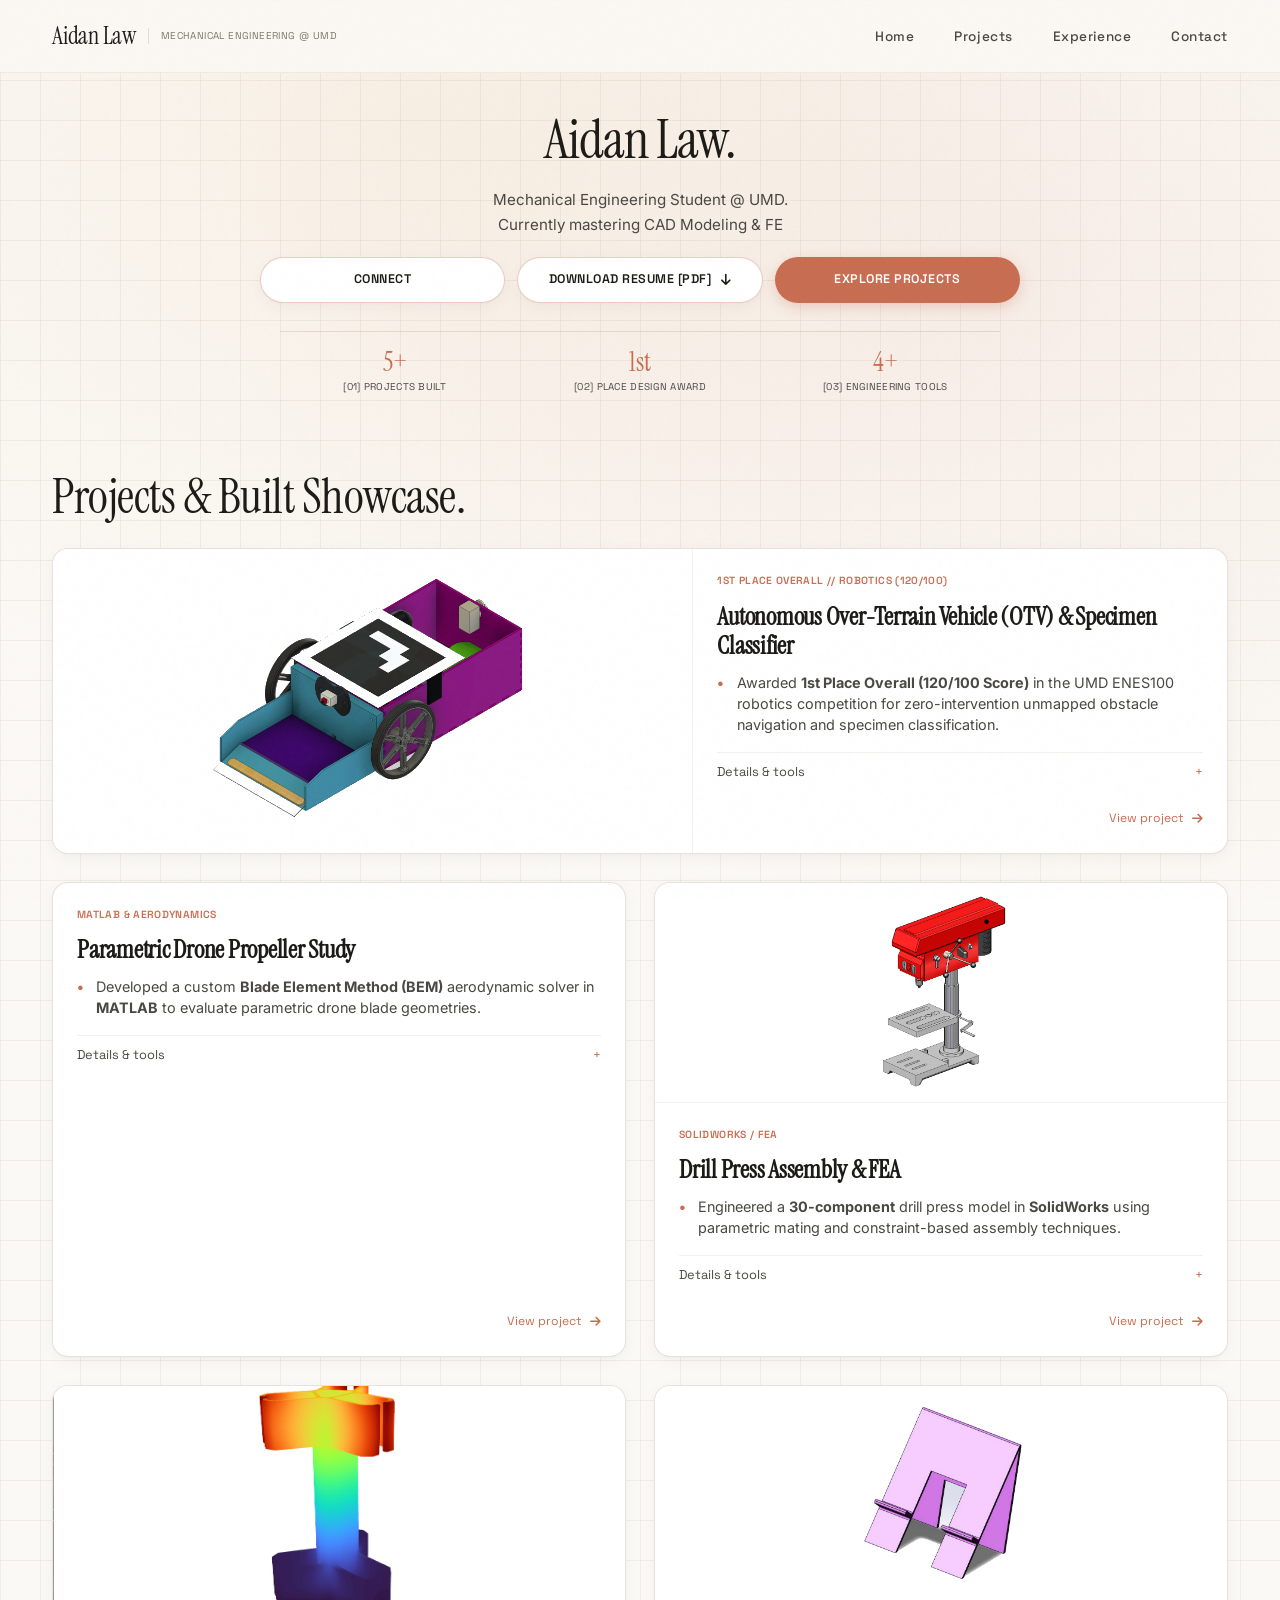
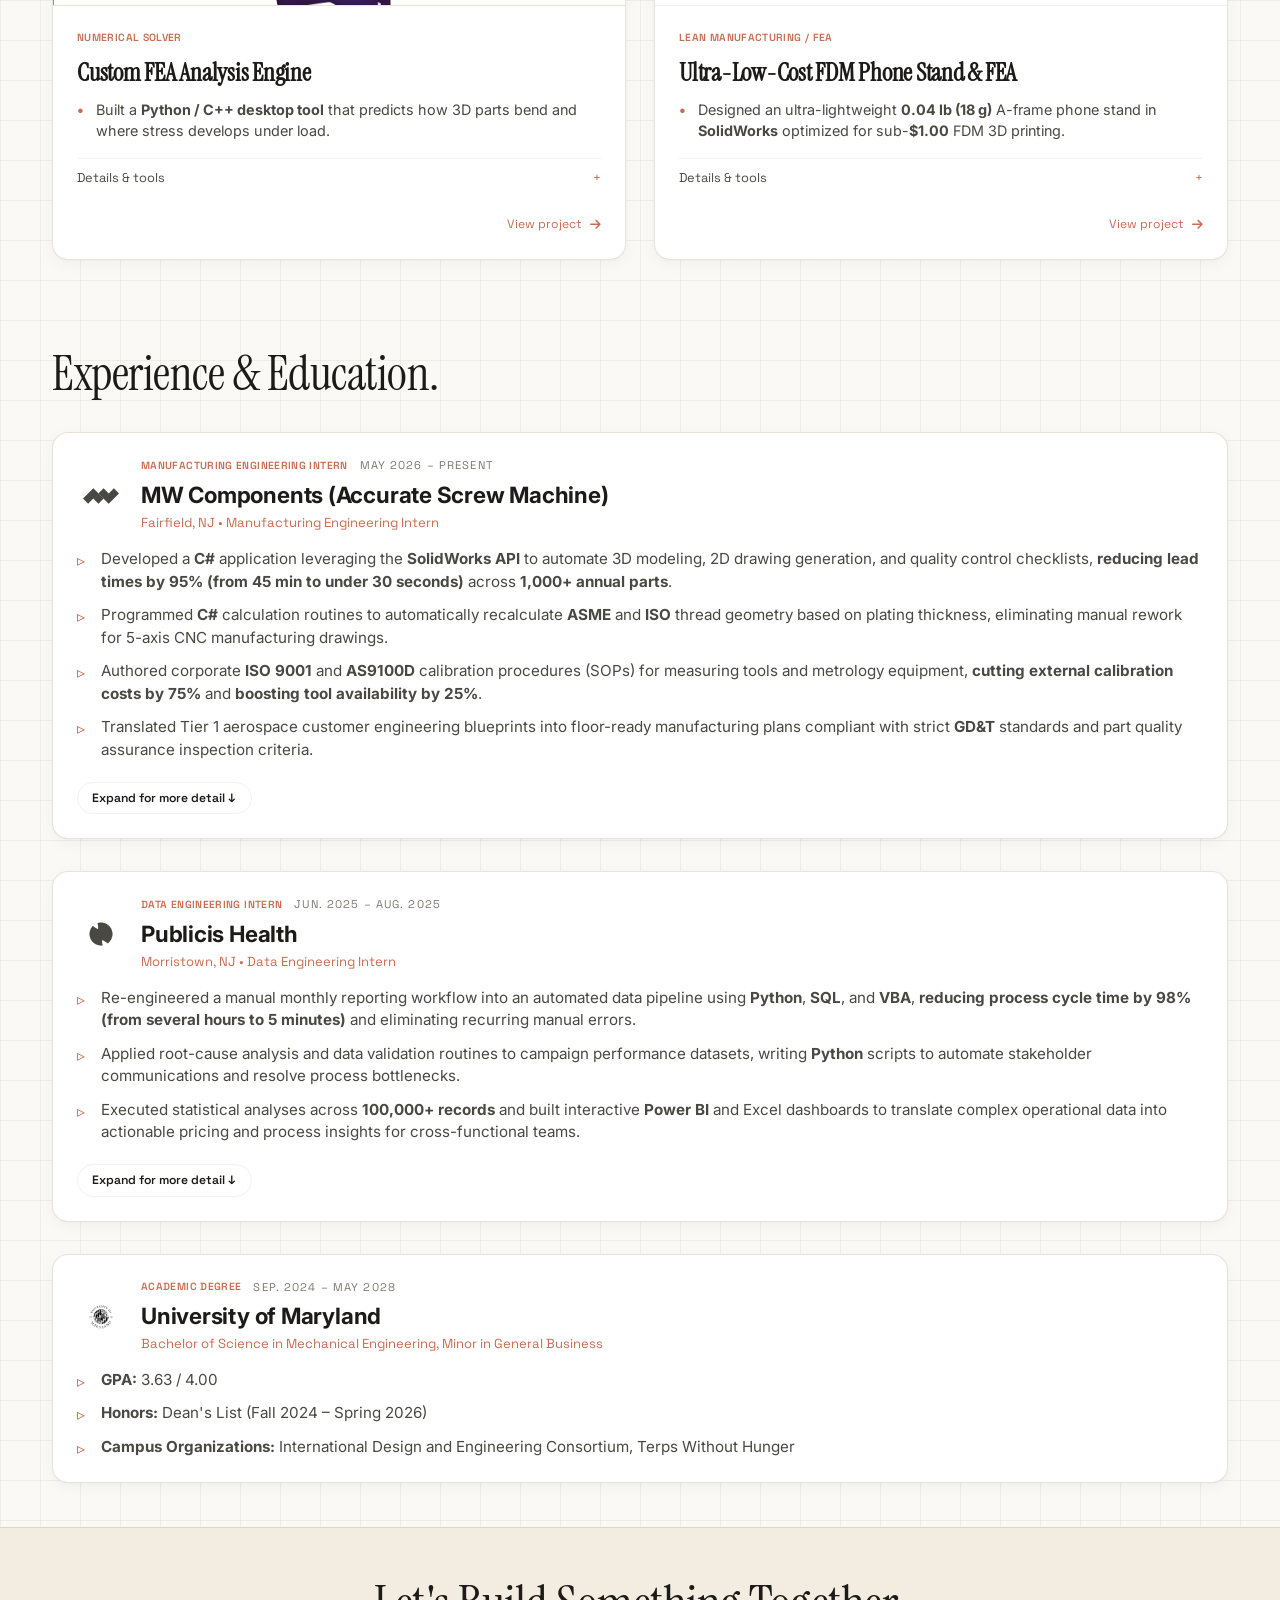
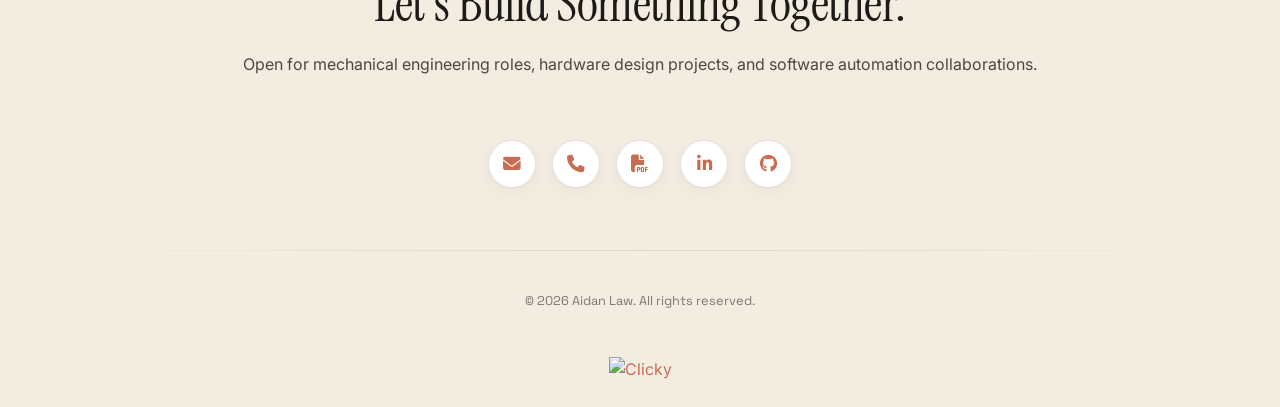
==== commit b20e154e: "Update portfolio resume to September 2026 version" ====
--- a/index.html
+++ b/index.html
@@ -56,7 +56,7 @@
                         <a href="#contact" class="btn btn-secondary">
                             <span>Connect</span>
                         </a>
-                        <a href="assets/AidanLawOnlineResume.pdf" class="btn btn-secondary" target="_blank" download>
+                        <a href="assets/AidanLawOnlineResume.pdf?v=sep2026" class="btn btn-secondary" target="_blank" download>
                             <span>Download Resume [PDF]</span>
                             <i class="fas fa-arrow-down" style="font-size: 0.8rem;"></i>
                         </a>
@@ -493,7 +493,7 @@
                     <i class="fas fa-phone"></i>
                     <span class="tooltip">Phone</span>
                 </a>
-                <a href="assets/AidanLawOnlineResume.pdf" class="contact-icon-btn" target="_blank" download aria-label="Download Resume PDF" title="Download Resume PDF">
+                <a href="assets/AidanLawOnlineResume.pdf?v=sep2026" class="contact-icon-btn" target="_blank" download aria-label="Download Resume PDF" title="Download Resume PDF">
                     <i class="fas fa-file-pdf"></i>
                     <span class="tooltip">Resume PDF</span>
                 </a>
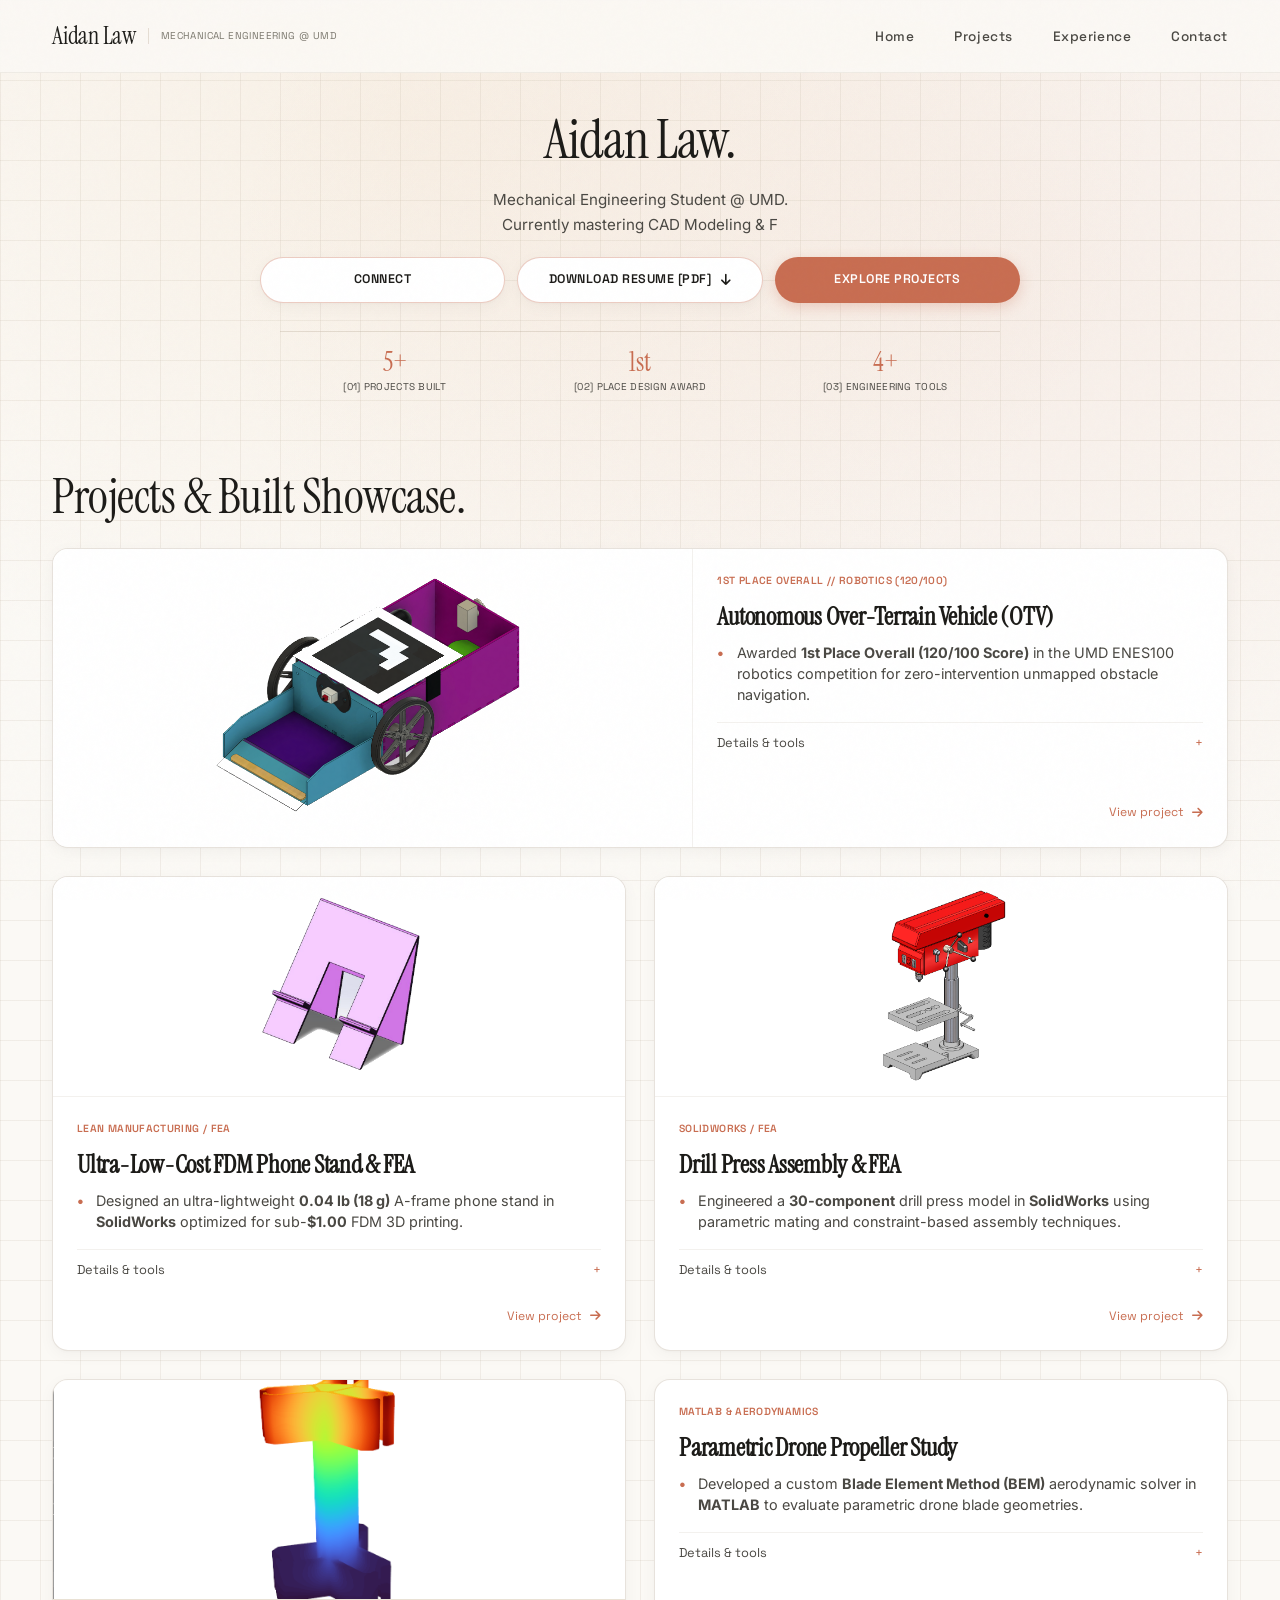
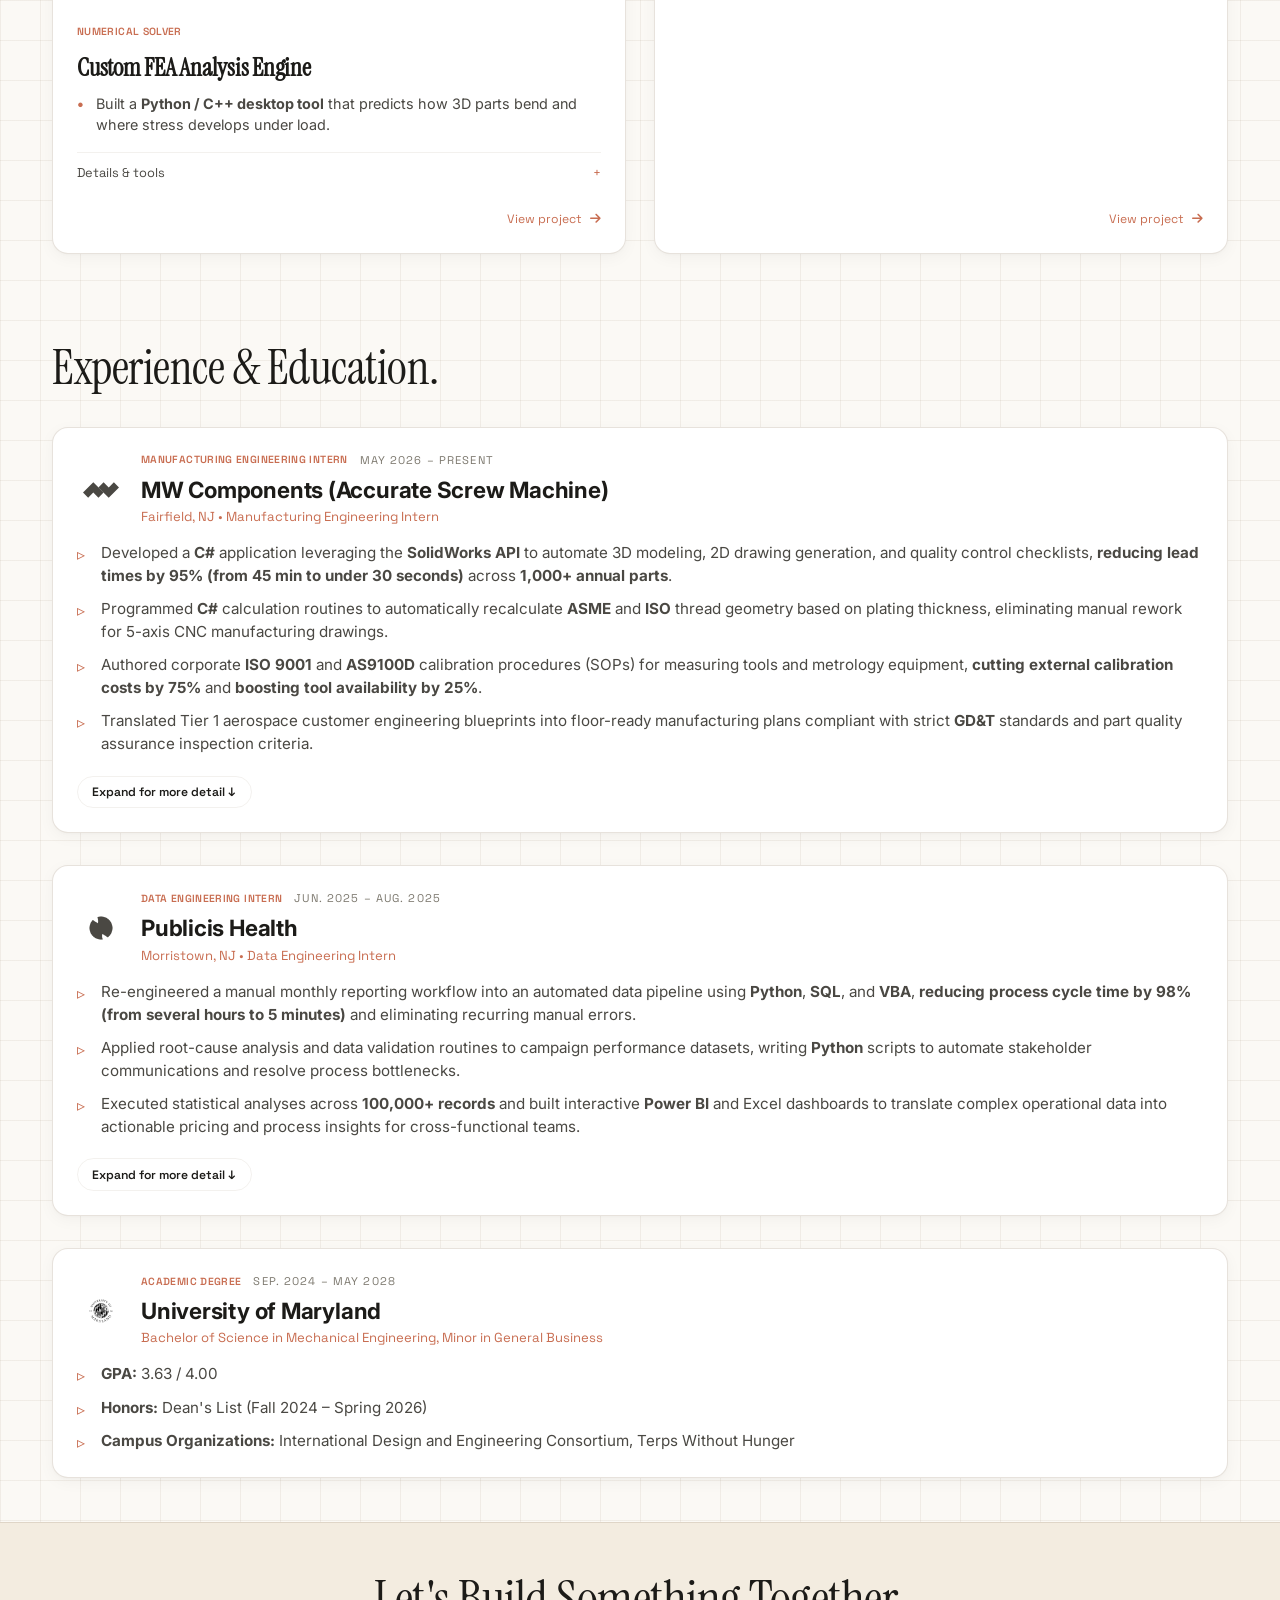
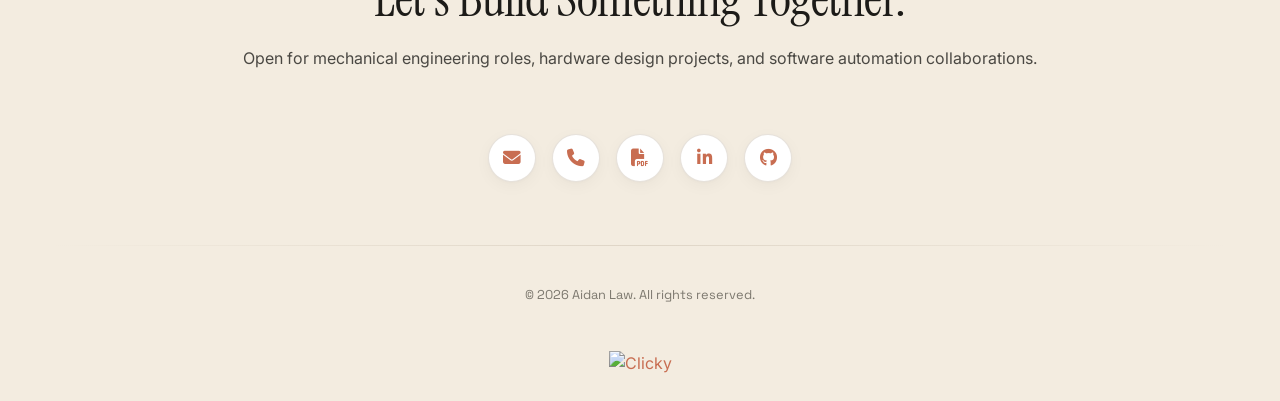
==== commit 6326e7ba: "Shorten OTV title and swap phone stand with drone project" ====
--- a/index.html
+++ b/index.html
@@ -17,7 +17,7 @@
     <!-- Analytics (GoatCounter & Clicky) -->
     <script data-goatcounter="https://aidanlaw810.goatcounter.com/count" async src="//gc.zgo.at/count.js"></script>
     <script async data-id="101509578" src="//static.getclicky.com/js"></script>
-    <link rel="stylesheet" href="minimalist.css?v=20260930-fit-screen">
+    <link rel="stylesheet" href="minimalist.css?v=20260930-header">
 </head>
 
 <body class="cad-grid-bg portfolio-home">
@@ -96,7 +96,7 @@
             </div>
 
             <div class="projects-grid">
-                <!-- PROJECT 1: AUTONOMOUS OVER-TERRAIN VEHICLE & SPECIMEN CLASSIFIER -->
+                <!-- PROJECT 1: AUTONOMOUS OVER-TERRAIN VEHICLE -->
                 <article class="project-card featured-card reveal-scale">
                     <span class="cad-crosshair top-left">+</span>
                     <span class="cad-crosshair top-right">+</span>
@@ -121,8 +121,8 @@
                                 <span class="project-tag-pill">1ST PLACE OVERALL // ROBOTICS (120/100)</span>
                                 <span class="coord-stamp">SPEC-01</span>
                             </div>
-                            <h3><a href="over-terrain-vehicle.html">Autonomous Over-Terrain Vehicle (OTV) &amp; Specimen Classifier</a></h3>
-                            <ul class="project-bullet-list"><li>Awarded <strong>1st Place Overall (120/100 Score)</strong> in the UMD ENES100 robotics competition for zero-intervention unmapped obstacle navigation and specimen classification.</li></ul>
+                            <h3><a href="over-terrain-vehicle.html">Autonomous Over-Terrain Vehicle (OTV)</a></h3>
+                            <ul class="project-bullet-list"><li>Awarded <strong>1st Place Overall (120/100 Score)</strong> in the UMD ENES100 robotics competition for zero-intervention unmapped obstacle navigation.</li></ul>
                             <details class="project-disclosure">
                                 <summary>Details &amp; tools</summary>
                                 <ul class="project-bullet-list"><li>Engineered a <strong>1.09 kg</strong> laser-cut acrylic chassis and derived first-principles motor kinematics powered by dual <strong>Pololu 12V gearmotors</strong>.</li>
@@ -145,6 +145,132 @@
                 </article>
 
                 <!-- PROJECT 2: PARAMETRIC DRONE PROPELLER STUDY -->
+                <article class="project-card reveal-scale delay-1">
+                    <span class="cad-crosshair top-left">+</span>
+                    <span class="cad-crosshair bottom-right">+</span>
+
+                    <div class="project-image-wrapper" style="background-color: #ffffff;">
+                        <div class="project-image" style="background-image: url('assets/phone-stand/phone-stand-cad-main.png'); background-size: contain; background-repeat: no-repeat; background-position: center; padding: 1.25rem;"></div>
+                    </div>
+                    <div class="project-info">
+                        <div>
+                            <div class="card-logo-badge">
+                                <svg width="24" height="24" viewBox="0 0 24 24" fill="none" stroke="currentColor" stroke-width="2" stroke-linecap="round" stroke-linejoin="round">
+                                    <path d="M21 16V8a2 2 0 0 0-1-1.73l-7-4a2 2 0 0 0-2 0l-7 4A2 2 0 0 0 3 8v8a2 2 0 0 0 1 1.73l7 4a2 2 0 0 0 2 0l7-4A2 2 0 0 0 21 16z"/>
+                                    <polyline points="3.27 6.96 12 12.01 20.73 6.96"/>
+                                    <line x1="12" y1="22.08" x2="12" y2="12"/>
+                                </svg>
+                            </div>
+                            <div class="project-meta">
+                                <span class="project-tag-pill">LEAN MANUFACTURING / FEA</span>
+                                <span class="coord-stamp">SPEC-05</span>
+                            </div>
+                            <h3><a href="phone-stand.html">Ultra-Low-Cost FDM Phone Stand &amp; FEA</a></h3>
+                            <ul class="project-bullet-list"><li>Designed an ultra-lightweight <strong>0.04 lb (18 g)</strong> A-frame phone stand in <strong>SolidWorks</strong> optimized for sub-<strong>$1.00</strong> FDM 3D printing.</li></ul>
+                            <details class="project-disclosure">
+                                <summary>Details &amp; tools</summary>
+                                <ul class="project-bullet-list"><li>Executed linear static <strong>FEA</strong> simulations demonstrating a peak von Mises stress of <strong>0.88 MPa (FOS &gt; 45)</strong> and <strong>0.070 mm</strong> max deflection.</li>
+<li>Validated dual-orientation stability (portrait/landscape) for an <strong>iPhone 14 Pro</strong> with integrated pass-through charging cable routing.</li></ul>
+                                <div class="tech-tags-list">
+                                <span class="tag">[SolidWorks]</span>
+                                <span class="tag">[FEA Simulation]</span>
+                                <span class="tag">[FDM 3D Printing]</span>
+                                <span class="tag">[Lean DFM]</span>
+                                <span class="tag">[Stress Analysis]</span>
+                            </div>
+                            </details>
+                        </div>
+                        <div class="project-footer">
+
+                            <a class="project-link" href="phone-stand.html">View project <i class="fas fa-arrow-right" aria-hidden="true"></i></a>
+                        </div>
+                    </div>
+                </article>
+
+                <!-- PROJECT 3: DRILL PRESS ASSEMBLY & FEA -->
+                <article class="project-card reveal-scale delay-2">
+                    <span class="cad-crosshair top-left">+</span>
+                    <span class="cad-crosshair bottom-right">+</span>
+
+                    <div class="project-image-wrapper" style="background-color: #ffffff;">
+                        <div class="project-image" style="background-image: url('assets/drill-press/drill-press-main.png'); background-size: contain; background-repeat: no-repeat; background-position: center; padding: 1.25rem;"></div>
+                    </div>
+                    <div class="project-info">
+                        <div>
+                            <div class="card-logo-badge">
+                                <svg width="24" height="24" viewBox="0 0 24 24" fill="none" stroke="currentColor" stroke-width="2" stroke-linecap="round" stroke-linejoin="round">
+                                    <path d="M12 2v8M8 6h8M9 10h6v4H9zM12 14v8M8 22h8"/>
+                                </svg>
+                            </div>
+                            <div class="project-meta">
+                                <span class="project-tag-pill">SOLIDWORKS / FEA</span>
+                                <span class="coord-stamp">SPEC-03</span>
+                            </div>
+                            <h3><a href="drill-press.html">Drill Press Assembly & FEA</a></h3>
+                            <ul class="project-bullet-list"><li>Engineered a <strong>30-component</strong> drill press model in <strong>SolidWorks</strong> using parametric mating and constraint-based assembly techniques.</li></ul>
+                            <details class="project-disclosure">
+                                <summary>Details &amp; tools</summary>
+                                <ul class="project-bullet-list"><li>Executed static <strong>FEA</strong> simulations validating structural integrity under a <strong>500 kg</strong> operating load without permanent deformation.</li>
+<li>Produced a <strong>270-part</strong> technical drawing package with standardized <strong>GD&T</strong>, exploded views, and a complete Bill of Materials.</li></ul>
+                                <div class="tech-tags-list">
+                                <span class="tag">[SolidWorks]</span>
+                                <span class="tag">[FEA Simulation]</span>
+                                <span class="tag">[GD&T]</span>
+                                <span class="tag">[CAD Assembly]</span>
+                            </div>
+                            </details>
+                        </div>
+                        <div class="project-footer">
+
+                            <a class="project-link" href="drill-press.html">View project <i class="fas fa-arrow-right" aria-hidden="true"></i></a>
+                        </div>
+                    </div>
+                </article>
+
+                <!-- PROJECT 4: CUSTOM FEA ANALYSIS ENGINE -->
+                <article class="project-card reveal-scale">
+                    <span class="cad-crosshair top-left">+</span>
+                    <span class="cad-crosshair bottom-right">+</span>
+
+                    <div class="project-image-wrapper">
+                        <div class="project-image" style="background-image: url('assets/fea-showcase/deformation-v2.png');"></div>
+                    </div>
+                    <div class="project-info">
+                        <div>
+                            <div class="card-logo-badge">
+                                <svg width="24" height="24" viewBox="0 0 24 24" fill="none" stroke="currentColor" stroke-width="2" stroke-linecap="round" stroke-linejoin="round">
+                                    <polygon points="12 2 2 7 12 12 22 7 12 2"/>
+                                    <polyline points="2 17 12 22 22 17"/>
+                                    <polyline points="2 12 12 17 22 12"/>
+                                </svg>
+                            </div>
+                            <div class="project-meta">
+                                <span class="project-tag-pill">NUMERICAL SOLVER</span>
+                                <span class="coord-stamp">SPEC-04</span>
+                            </div>
+                            <h3><a href="fea-tool.html">Custom FEA Analysis Engine</a></h3>
+                            <ul class="project-bullet-list"><li>Built a <strong>Python / C++ desktop tool</strong> that predicts how 3D parts bend and where stress develops under load.</li></ul>
+                            <details class="project-disclosure">
+                                <summary>Details &amp; tools</summary>
+                                <ul class="project-bullet-list"><li>Integrated <strong>Gmsh</strong> quadratic tetrahedral meshes with an <strong>Eigen / OpenMP</strong> structural solver.</li>
+<li>Achieved <strong>maximum displacement within 5% of SolidWorks</strong> in the benchmark evaluated; built interactive 3D stress and displacement visualization.</li></ul>
+                                <div class="tech-tags-list">
+                                <span class="tag">[Python]</span>
+                                <span class="tag">[Gmsh]</span>
+                                <span class="tag">[C++ / Eigen]</span>
+                                <span class="tag">[Numerical Methods]</span>
+                                <span class="tag">[SolidWorks]</span>
+                            </div>
+                            </details>
+                        </div>
+                        <div class="project-footer">
+
+                            <a class="project-link" href="fea-tool.html">View project <i class="fas fa-arrow-right" aria-hidden="true"></i></a>
+                        </div>
+                    </div>
+                </article>
+
+                <!-- PROJECT 5: ULTRA-LOW-COST FDM PHONE STAND & FEA -->
                 <article class="project-card reveal-scale delay-1">
                     <span class="cad-crosshair top-left">+</span>
                     <span class="cad-crosshair bottom-right">+</span>
@@ -183,132 +309,6 @@
                         <div class="project-footer">
 
                             <a class="project-link" href="drone-blade-design.html">View project <i class="fas fa-arrow-right" aria-hidden="true"></i></a>
-                        </div>
-                    </div>
-                </article>
-
-                <!-- PROJECT 3: DRILL PRESS ASSEMBLY & FEA -->
-                <article class="project-card reveal-scale delay-2">
-                    <span class="cad-crosshair top-left">+</span>
-                    <span class="cad-crosshair bottom-right">+</span>
-
-                    <div class="project-image-wrapper" style="background-color: #ffffff;">
-                        <div class="project-image" style="background-image: url('assets/drill-press/drill-press-main.png'); background-size: contain; background-repeat: no-repeat; background-position: center; padding: 1.25rem;"></div>
-                    </div>
-                    <div class="project-info">
-                        <div>
-                            <div class="card-logo-badge">
-                                <svg width="24" height="24" viewBox="0 0 24 24" fill="none" stroke="currentColor" stroke-width="2" stroke-linecap="round" stroke-linejoin="round">
-                                    <path d="M12 2v8M8 6h8M9 10h6v4H9zM12 14v8M8 22h8"/>
-                                </svg>
-                            </div>
-                            <div class="project-meta">
-                                <span class="project-tag-pill">SOLIDWORKS / FEA</span>
-                                <span class="coord-stamp">SPEC-03</span>
-                            </div>
-                            <h3><a href="drill-press.html">Drill Press Assembly & FEA</a></h3>
-                            <ul class="project-bullet-list"><li>Engineered a <strong>30-component</strong> drill press model in <strong>SolidWorks</strong> using parametric mating and constraint-based assembly techniques.</li></ul>
-                            <details class="project-disclosure">
-                                <summary>Details &amp; tools</summary>
-                                <ul class="project-bullet-list"><li>Executed static <strong>FEA</strong> simulations validating structural integrity under a <strong>500 kg</strong> operating load without permanent deformation.</li>
-<li>Produced a <strong>270-part</strong> technical drawing package with standardized <strong>GD&T</strong>, exploded views, and a complete Bill of Materials.</li></ul>
-                                <div class="tech-tags-list">
-                                <span class="tag">[SolidWorks]</span>
-                                <span class="tag">[FEA Simulation]</span>
-                                <span class="tag">[GD&T]</span>
-                                <span class="tag">[CAD Assembly]</span>
-                            </div>
-                            </details>
-                        </div>
-                        <div class="project-footer">
-
-                            <a class="project-link" href="drill-press.html">View project <i class="fas fa-arrow-right" aria-hidden="true"></i></a>
-                        </div>
-                    </div>
-                </article>
-
-                <!-- PROJECT 4: CUSTOM FEA ANALYSIS ENGINE -->
-                <article class="project-card reveal-scale">
-                    <span class="cad-crosshair top-left">+</span>
-                    <span class="cad-crosshair bottom-right">+</span>
-
-                    <div class="project-image-wrapper">
-                        <div class="project-image" style="background-image: url('assets/fea-showcase/deformation-v2.png');"></div>
-                    </div>
-                    <div class="project-info">
-                        <div>
-                            <div class="card-logo-badge">
-                                <svg width="24" height="24" viewBox="0 0 24 24" fill="none" stroke="currentColor" stroke-width="2" stroke-linecap="round" stroke-linejoin="round">
-                                    <polygon points="12 2 2 7 12 12 22 7 12 2"/>
-                                    <polyline points="2 17 12 22 22 17"/>
-                                    <polyline points="2 12 12 17 22 12"/>
-                                </svg>
-                            </div>
-                            <div class="project-meta">
-                                <span class="project-tag-pill">NUMERICAL SOLVER</span>
-                                <span class="coord-stamp">SPEC-04</span>
-                            </div>
-                            <h3><a href="fea-tool.html">Custom FEA Analysis Engine</a></h3>
-                            <ul class="project-bullet-list"><li>Built a <strong>Python / C++ desktop tool</strong> that predicts how 3D parts bend and where stress develops under load.</li></ul>
-                            <details class="project-disclosure">
-                                <summary>Details &amp; tools</summary>
-                                <ul class="project-bullet-list"><li>Integrated <strong>Gmsh</strong> quadratic tetrahedral meshes with an <strong>Eigen / OpenMP</strong> structural solver.</li>
-<li>Achieved <strong>maximum displacement within 5% of SolidWorks</strong> in the benchmark evaluated; built interactive 3D stress and displacement visualization.</li></ul>
-                                <div class="tech-tags-list">
-                                <span class="tag">[Python]</span>
-                                <span class="tag">[Gmsh]</span>
-                                <span class="tag">[C++ / Eigen]</span>
-                                <span class="tag">[Numerical Methods]</span>
-                                <span class="tag">[SolidWorks]</span>
-                            </div>
-                            </details>
-                        </div>
-                        <div class="project-footer">
-
-                            <a class="project-link" href="fea-tool.html">View project <i class="fas fa-arrow-right" aria-hidden="true"></i></a>
-                        </div>
-                    </div>
-                </article>
-
-                <!-- PROJECT 5: ULTRA-LOW-COST FDM PHONE STAND & FEA -->
-                <article class="project-card reveal-scale delay-1">
-                    <span class="cad-crosshair top-left">+</span>
-                    <span class="cad-crosshair bottom-right">+</span>
-
-                    <div class="project-image-wrapper" style="background-color: #ffffff;">
-                        <div class="project-image" style="background-image: url('assets/phone-stand/phone-stand-cad-main.png'); background-size: contain; background-repeat: no-repeat; background-position: center; padding: 1.25rem;"></div>
-                    </div>
-                    <div class="project-info">
-                        <div>
-                            <div class="card-logo-badge">
-                                <svg width="24" height="24" viewBox="0 0 24 24" fill="none" stroke="currentColor" stroke-width="2" stroke-linecap="round" stroke-linejoin="round">
-                                    <path d="M21 16V8a2 2 0 0 0-1-1.73l-7-4a2 2 0 0 0-2 0l-7 4A2 2 0 0 0 3 8v8a2 2 0 0 0 1 1.73l7 4a2 2 0 0 0 2 0l7-4A2 2 0 0 0 21 16z"/>
-                                    <polyline points="3.27 6.96 12 12.01 20.73 6.96"/>
-                                    <line x1="12" y1="22.08" x2="12" y2="12"/>
-                                </svg>
-                            </div>
-                            <div class="project-meta">
-                                <span class="project-tag-pill">LEAN MANUFACTURING / FEA</span>
-                                <span class="coord-stamp">SPEC-05</span>
-                            </div>
-                            <h3><a href="phone-stand.html">Ultra-Low-Cost FDM Phone Stand &amp; FEA</a></h3>
-                            <ul class="project-bullet-list"><li>Designed an ultra-lightweight <strong>0.04 lb (18 g)</strong> A-frame phone stand in <strong>SolidWorks</strong> optimized for sub-<strong>$1.00</strong> FDM 3D printing.</li></ul>
-                            <details class="project-disclosure">
-                                <summary>Details &amp; tools</summary>
-                                <ul class="project-bullet-list"><li>Executed linear static <strong>FEA</strong> simulations demonstrating a peak von Mises stress of <strong>0.88 MPa (FOS &gt; 45)</strong> and <strong>0.070 mm</strong> max deflection.</li>
-<li>Validated dual-orientation stability (portrait/landscape) for an <strong>iPhone 14 Pro</strong> with integrated pass-through charging cable routing.</li></ul>
-                                <div class="tech-tags-list">
-                                <span class="tag">[SolidWorks]</span>
-                                <span class="tag">[FEA Simulation]</span>
-                                <span class="tag">[FDM 3D Printing]</span>
-                                <span class="tag">[Lean DFM]</span>
-                                <span class="tag">[Stress Analysis]</span>
-                            </div>
-                            </details>
-                        </div>
-                        <div class="project-footer">
-
-                            <a class="project-link" href="phone-stand.html">View project <i class="fas fa-arrow-right" aria-hidden="true"></i></a>
                         </div>
                     </div>
                 </article>
@@ -518,7 +518,7 @@
         </div>
     </footer>
 
-    <script src="script.js?v=20260930-fit-screen"></script>
+    <script src="script.js?v=20260930-header"></script>
 </body>
 
 </html>
--- a/minimalist.css
+++ b/minimalist.css
@@ -196,3 +196,15 @@
   img, video, iframe, canvas, svg { max-width: 100%; }
   h1, h2, h3, p, li, a { overflow-wrap: anywhere; }
 }
+
+/* A lighter mobile header blends into the hero while retaining a full-size tap target. */
+@media (max-width: 768px) {
+  html { scroll-padding-top: 68px; }
+  .navbar-content, .navbar.scrolled .navbar-content { height: 56px; padding-inline: 1rem; }
+  .nav-logo { font-size: 1.2rem; }
+  .navbar:not(.scrolled):not(:has(.nav-links.active)) { background: transparent; border-bottom-color: transparent; box-shadow: none; }
+  .menu-toggle { border-color: transparent; background: transparent; }
+  .menu-toggle:focus-visible { outline: 2px solid var(--accent-copper); outline-offset: 1px; }
+  .nav-links { max-height: calc(100dvh - 56px); }
+  .hero { padding-top: 84px; }
+}
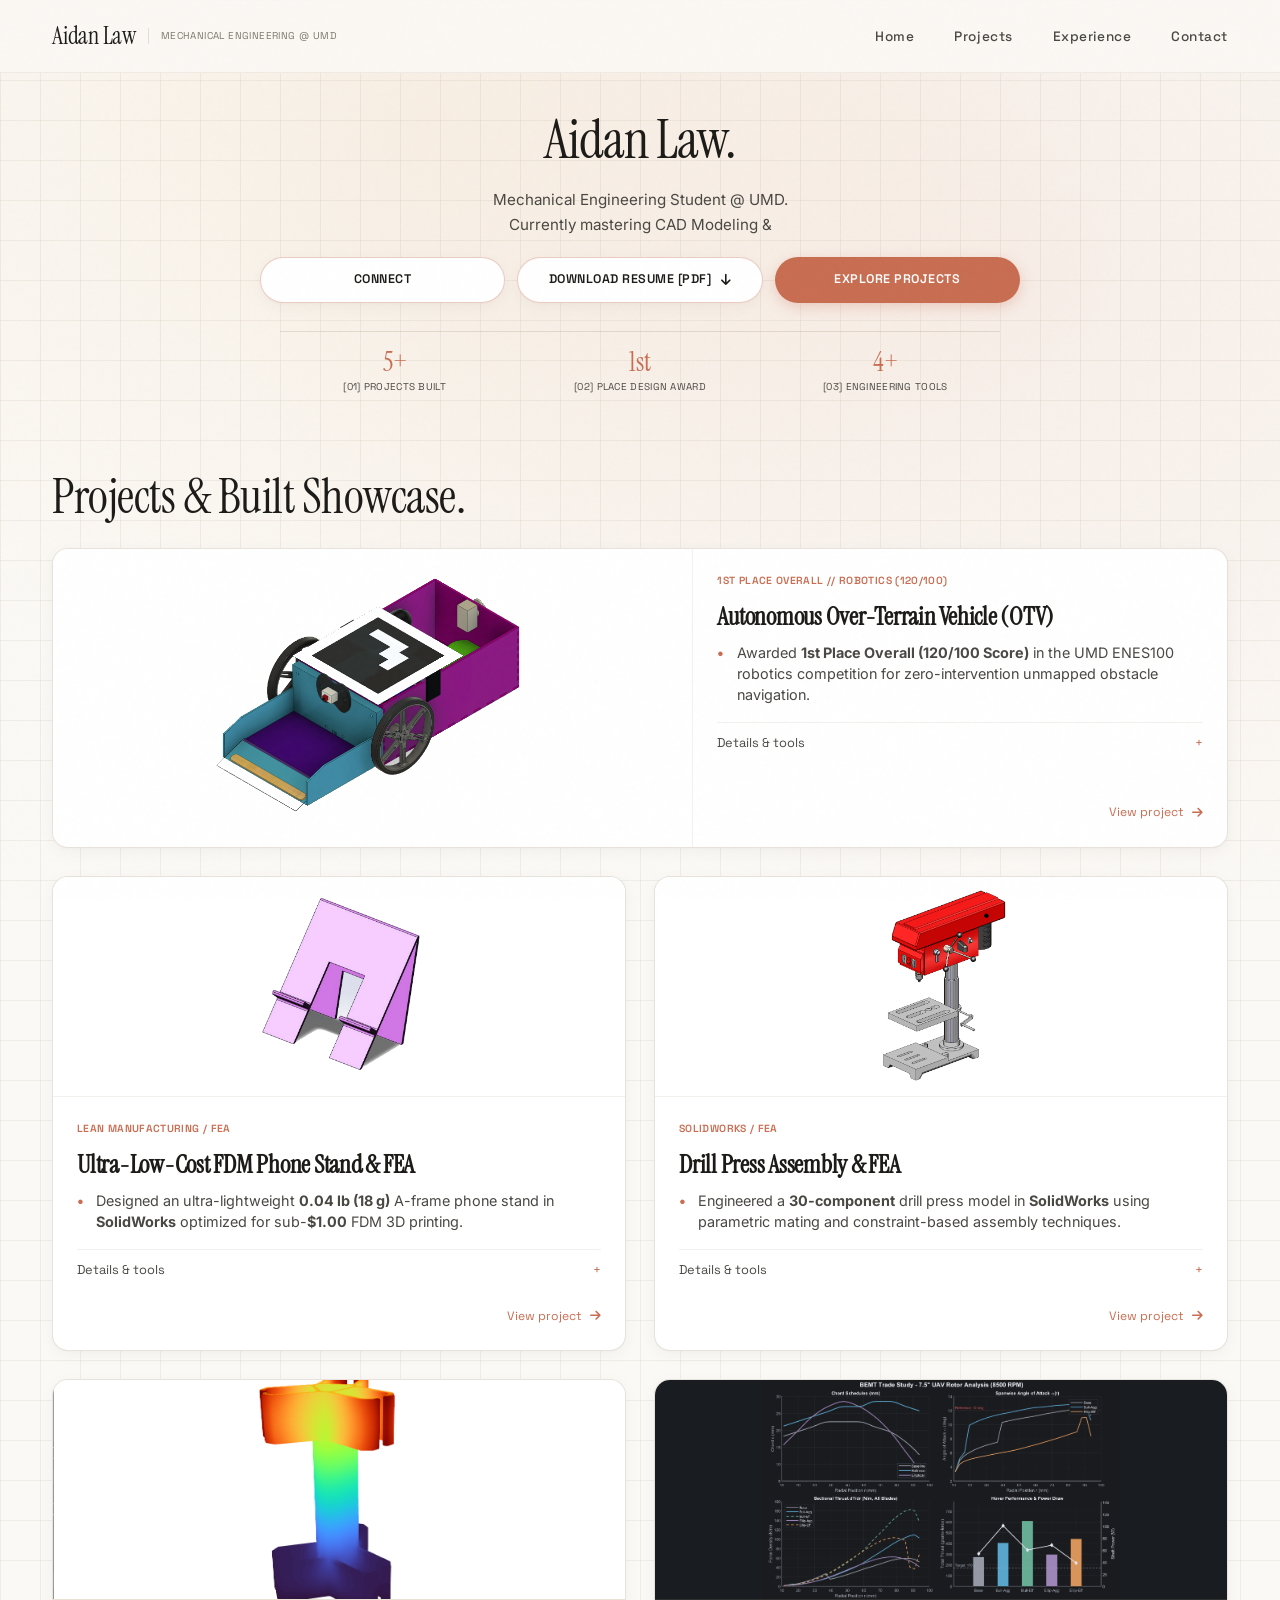
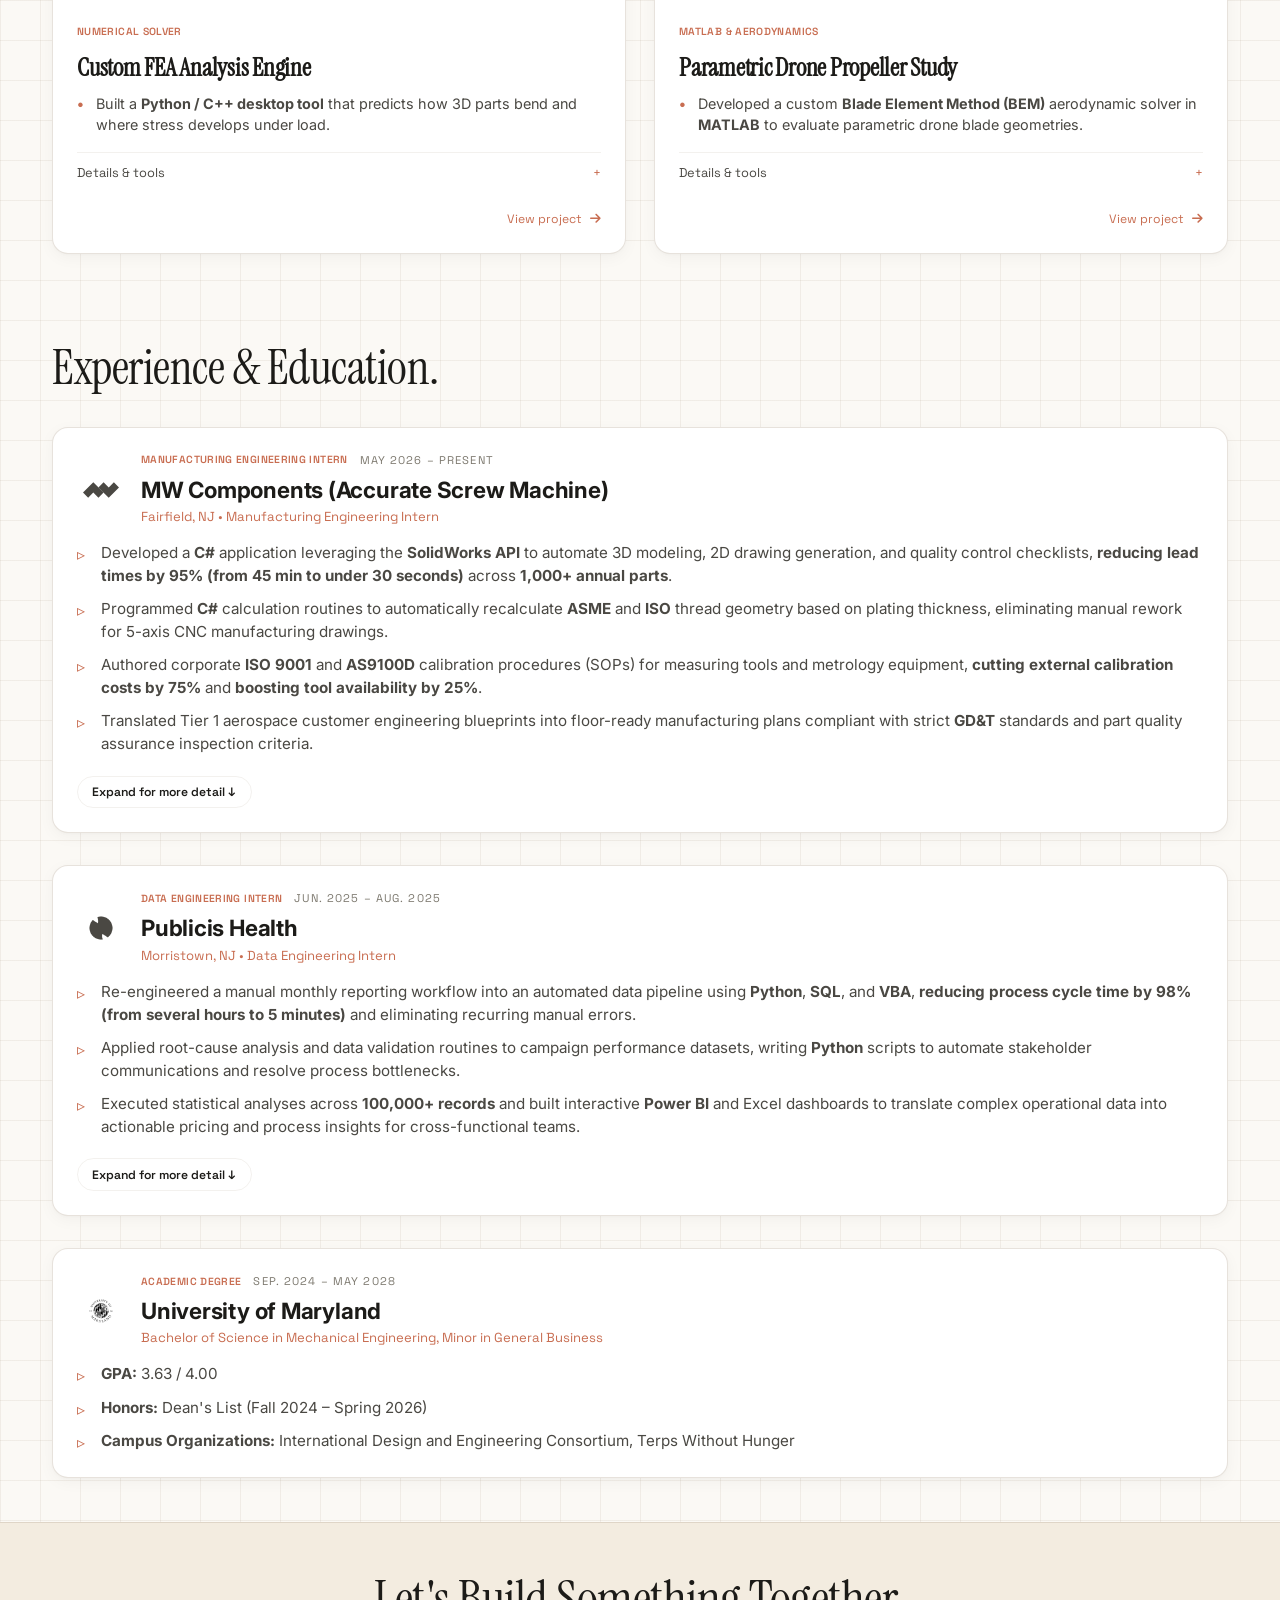
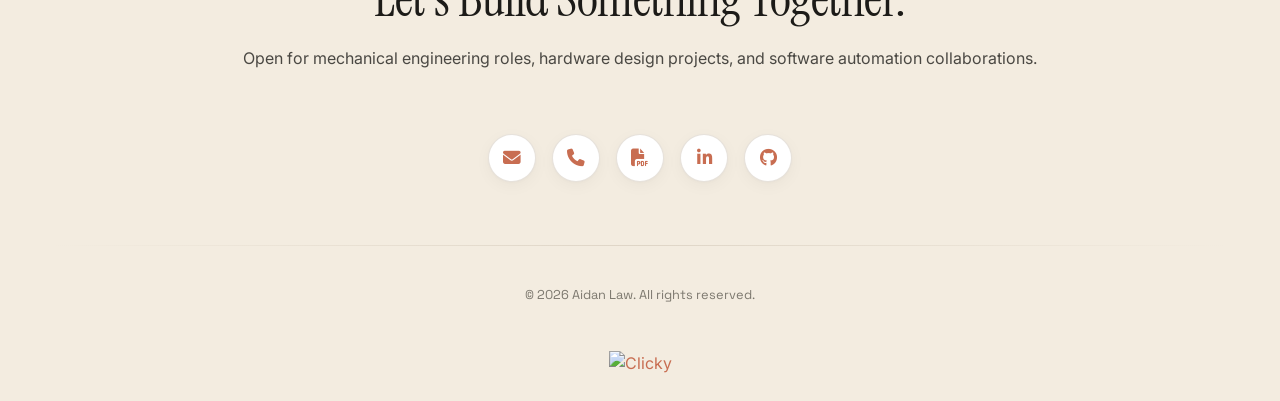
==== commit e1c3e327: "Match drone card image formatting after reorder" ====
--- a/index.html
+++ b/index.html
@@ -144,7 +144,7 @@
                     </div>
                 </article>
 
-                <!-- PROJECT 2: PARAMETRIC DRONE PROPELLER STUDY -->
+                <!-- PROJECT 2: ULTRA-LOW-COST FDM PHONE STAND & FEA -->
                 <article class="project-card reveal-scale delay-1">
                     <span class="cad-crosshair top-left">+</span>
                     <span class="cad-crosshair bottom-right">+</span>
@@ -270,11 +270,14 @@
                     </div>
                 </article>
 
-                <!-- PROJECT 5: ULTRA-LOW-COST FDM PHONE STAND & FEA -->
+                <!-- PROJECT 5: PARAMETRIC DRONE PROPELLER STUDY -->
                 <article class="project-card reveal-scale delay-1">
                     <span class="cad-crosshair top-left">+</span>
                     <span class="cad-crosshair bottom-right">+</span>
 
+                    <div class="project-image-wrapper" style="background-color: #191c20;">
+                        <img src="assets/drone-bemt-trade-study.png" alt="Drone rotor trade study comparing blade geometry, thrust, and power" style="width: 100%; height: 100%; object-fit: contain;" loading="lazy">
+                    </div>
                     <div class="project-info">
                         <div>
                             <div class="card-logo-badge">
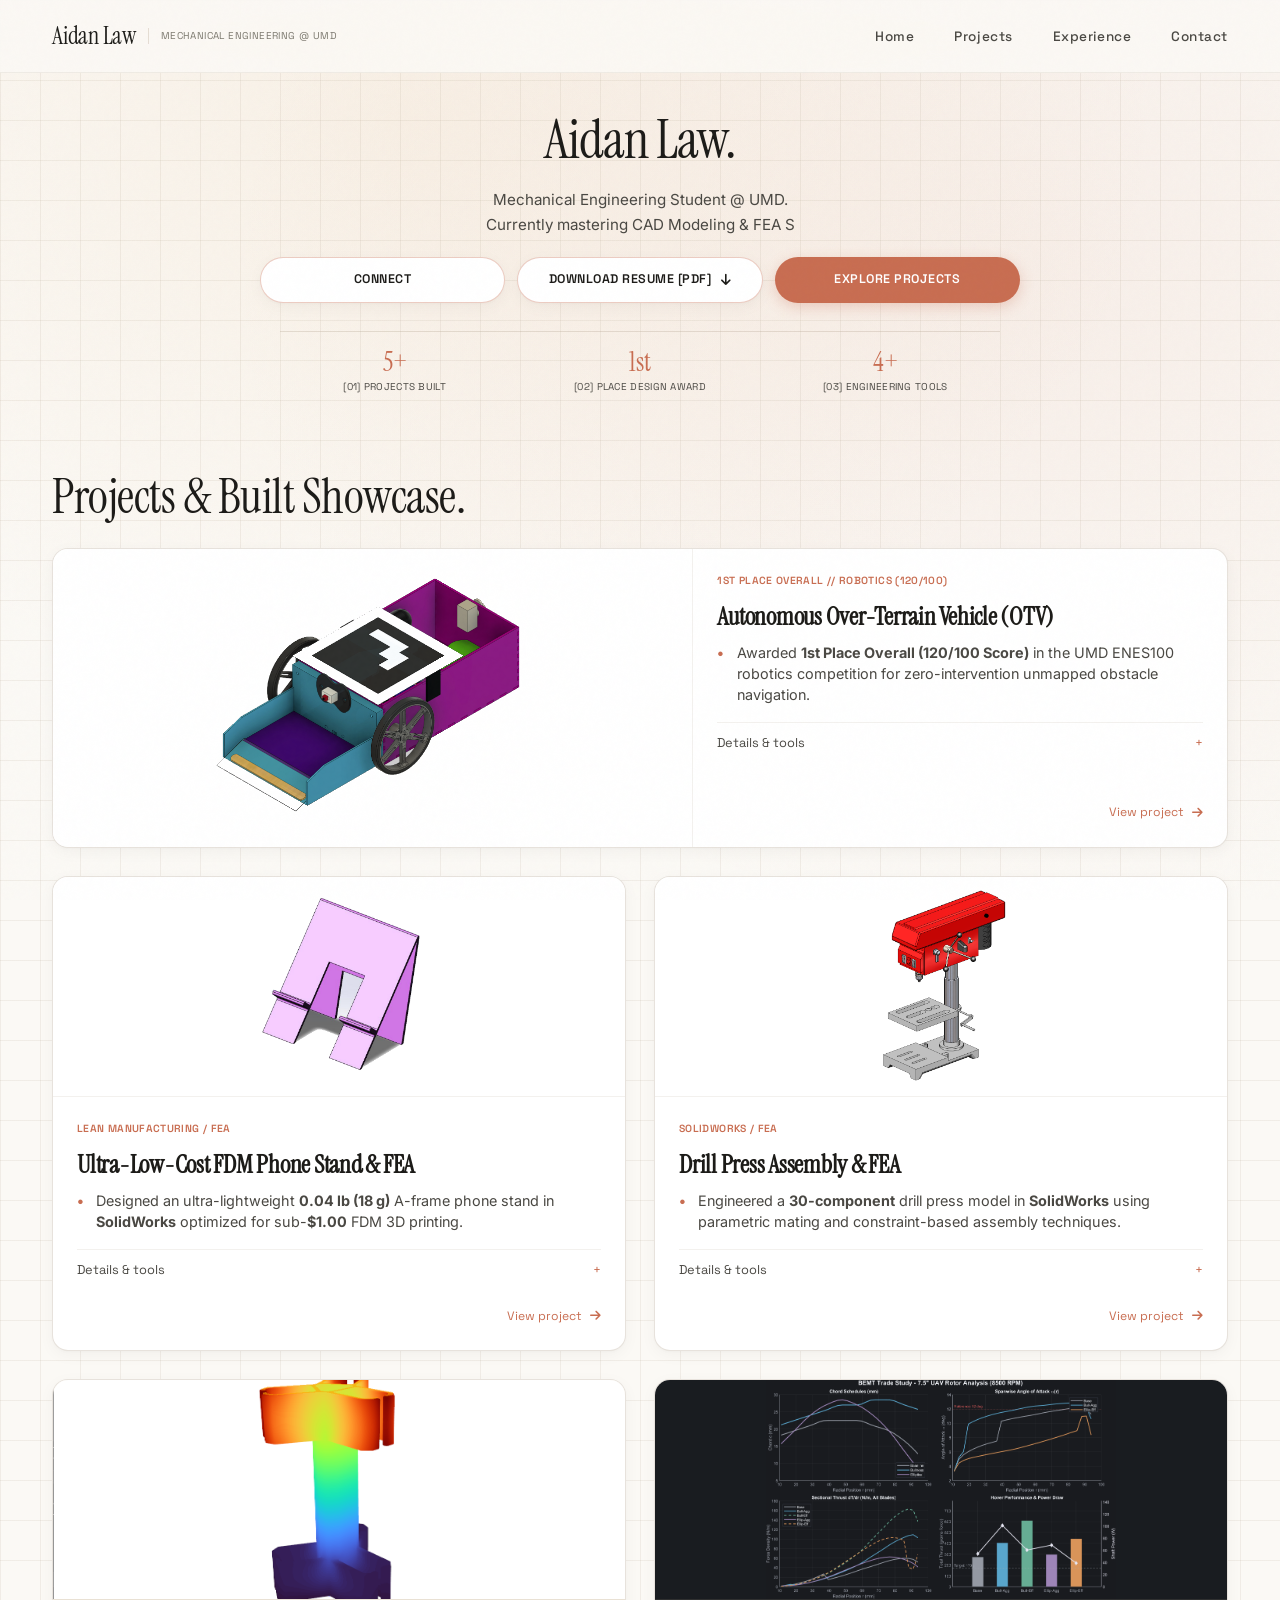
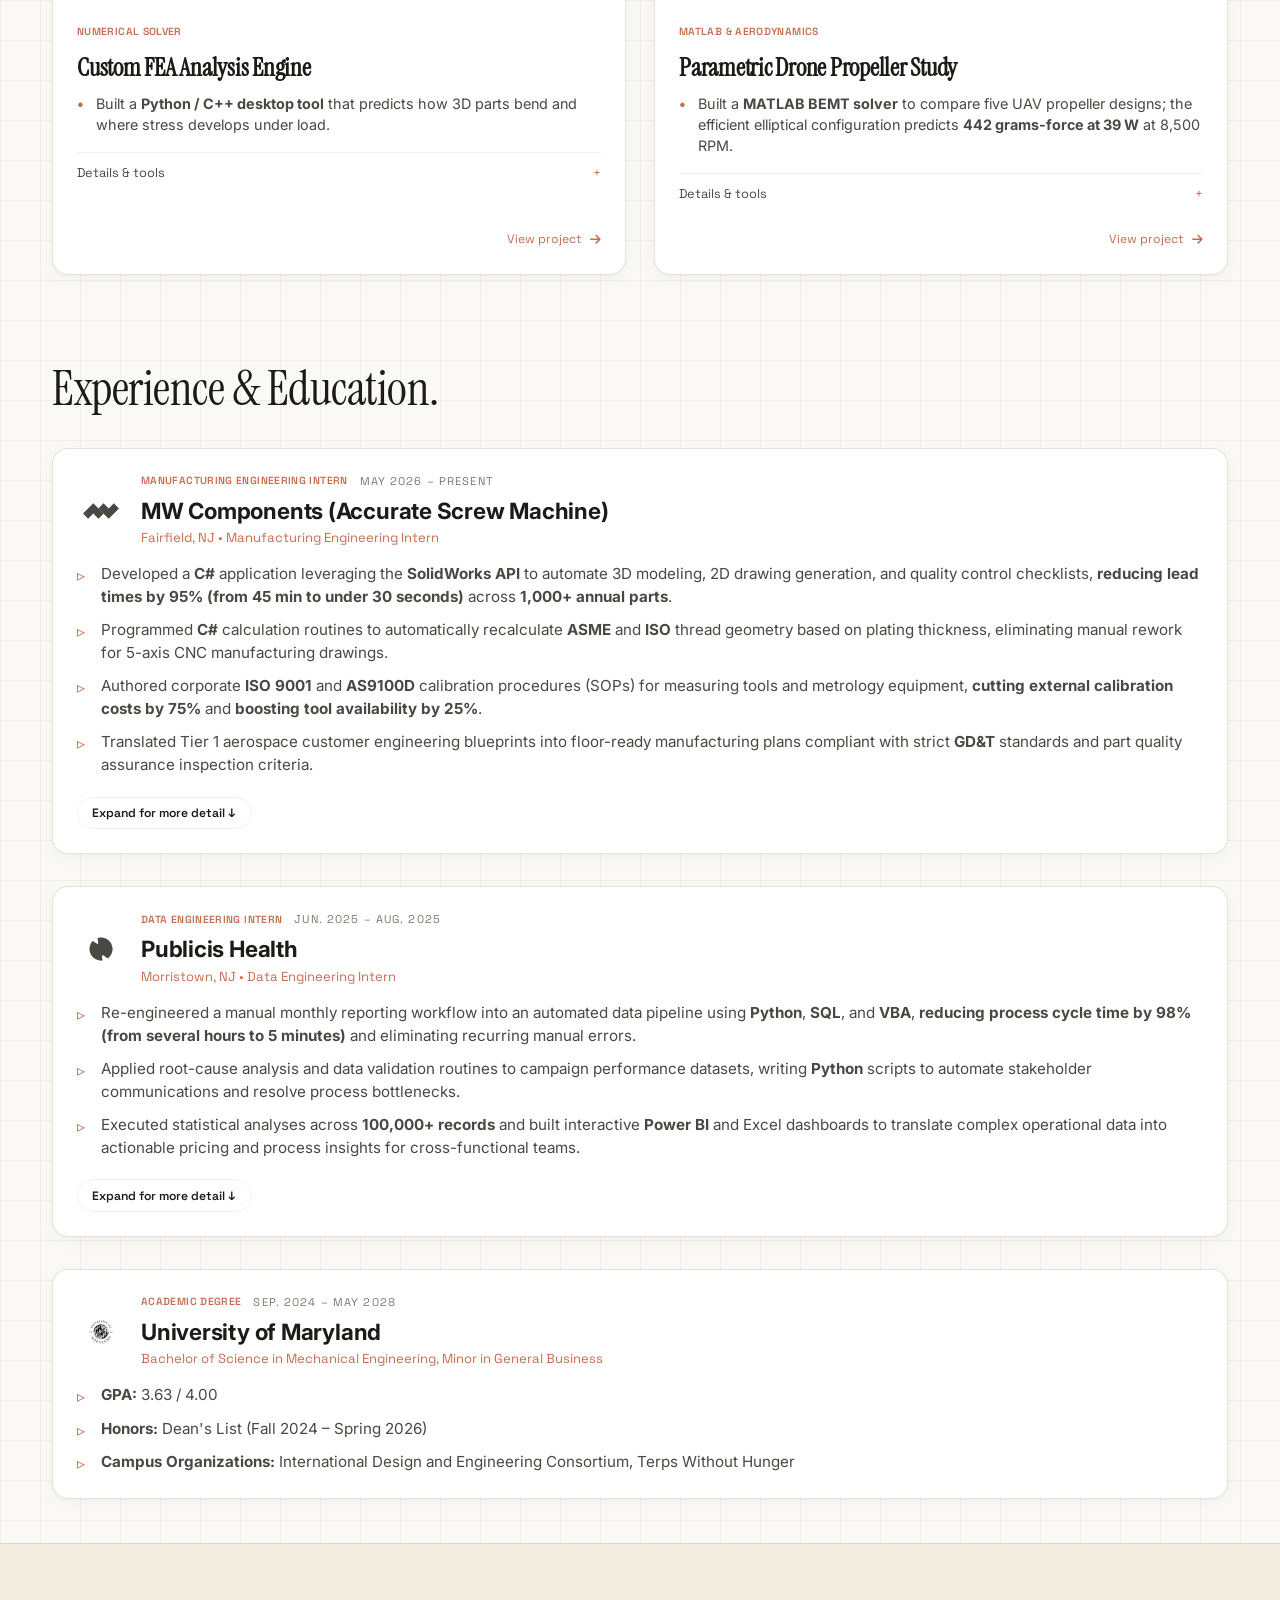
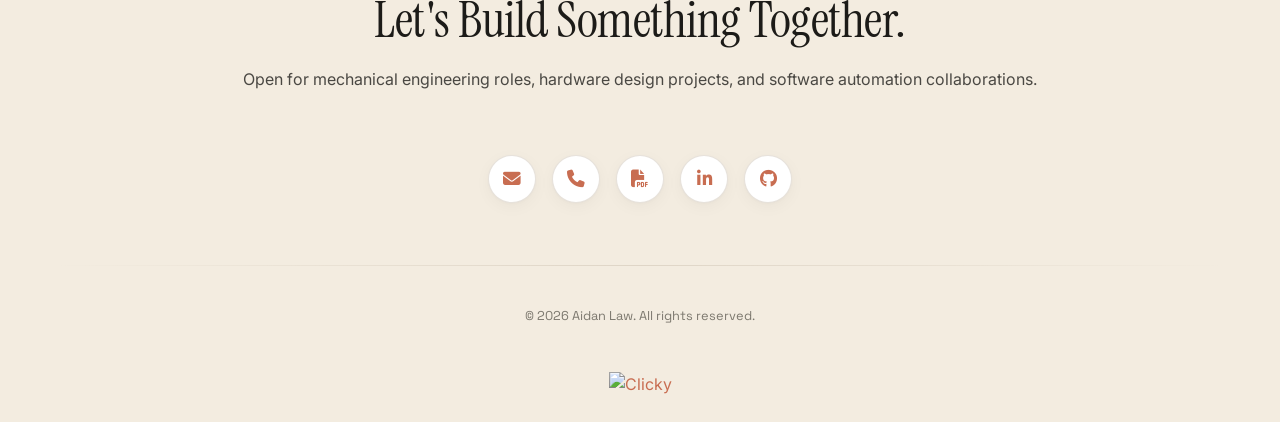
==== commit 8ce1442a: "Publish MATLAB propeller study and calculated performance results" ====
--- a/index.html
+++ b/index.html
@@ -276,7 +276,7 @@
                     <span class="cad-crosshair bottom-right">+</span>
 
                     <div class="project-image-wrapper" style="background-color: #191c20;">
-                        <img src="assets/drone-bemt-trade-study.png" alt="Drone rotor trade study comparing blade geometry, thrust, and power" style="width: 100%; height: 100%; object-fit: contain;" loading="lazy">
+                        <img src="assets/drone-bemt-trade-study.png?v=bemt20261002" alt="Drone rotor trade study comparing blade geometry, thrust, and power" style="width: 100%; height: 100%; object-fit: contain;" loading="lazy">
                     </div>
                     <div class="project-info">
                         <div>
@@ -295,11 +295,11 @@
                                 <span class="coord-stamp">SPEC-02</span>
                             </div>
                             <h3><a href="drone-blade-design.html">Parametric Drone Propeller Study</a></h3>
-                            <ul class="project-bullet-list"><li>Developed a custom <strong>Blade Element Method (BEM)</strong> aerodynamic solver in <strong>MATLAB</strong> to evaluate parametric drone blade geometries.</li></ul>
+                            <ul class="project-bullet-list"><li>Built a <strong>MATLAB BEMT solver</strong> to compare five UAV propeller designs; the efficient elliptical configuration predicts <strong>442 grams-force at 39 W</strong> at 8,500 RPM.</li></ul>
                             <details class="project-disclosure">
                                 <summary>Details &amp; tools</summary>
                                 <ul class="project-bullet-list"><li>Generated parametric 3D airfoil profiles in <strong>SolidWorks</strong> and conducted static <strong>FEA</strong> under combined aerodynamic and centrifugal loads.</li>
-<li>Achieved a <strong>~50% calculated increase</strong> in hover efficiency and <strong>1.9 lb peak thrust</strong> compared to commercial benchmarks.</li></ul>
+<li>Predicted <strong>609 grams-force at 61 W</strong> for the efficient bullnose configuration; evaluated thrust, shaft power, and hover figure of merit across all five designs.</li></ul>
                                 <div class="tech-tags-list">
                                 <span class="tag">[MATLAB]</span>
                                 <span class="tag">[SolidWorks]</span>
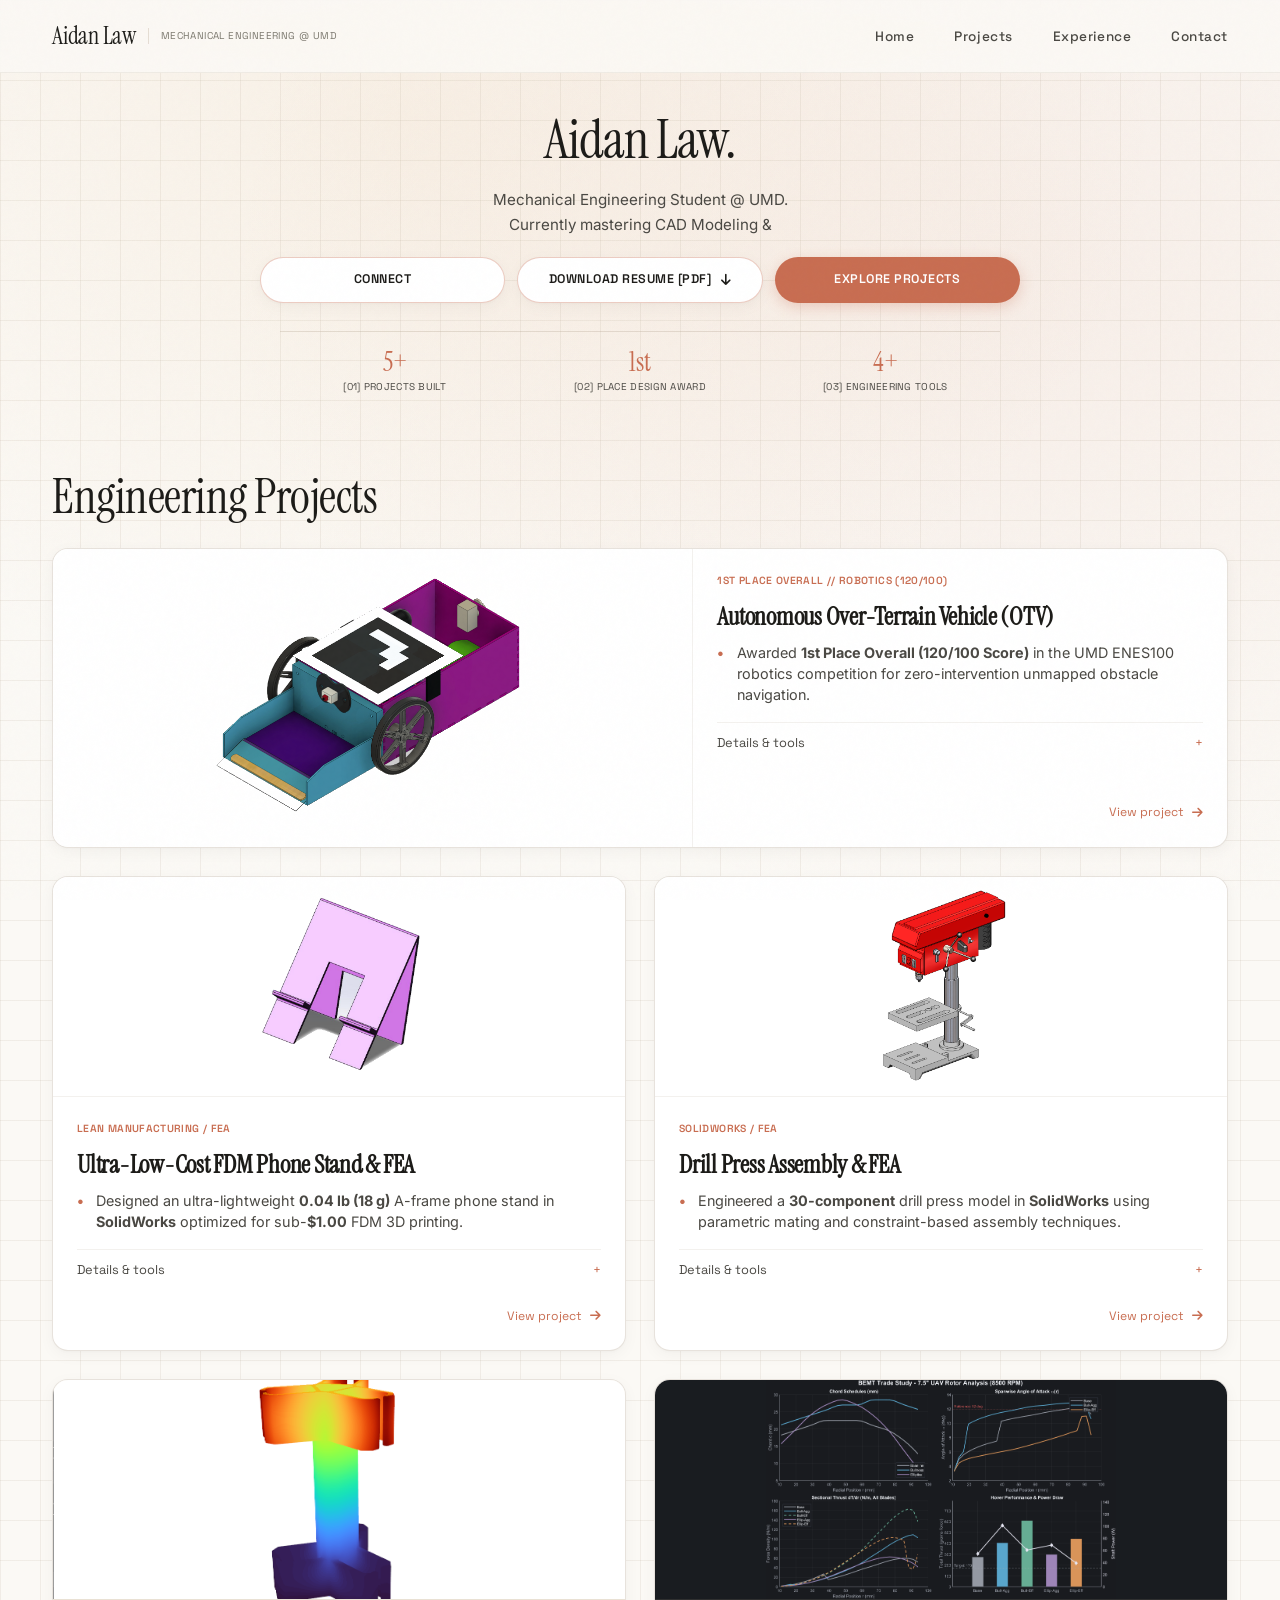
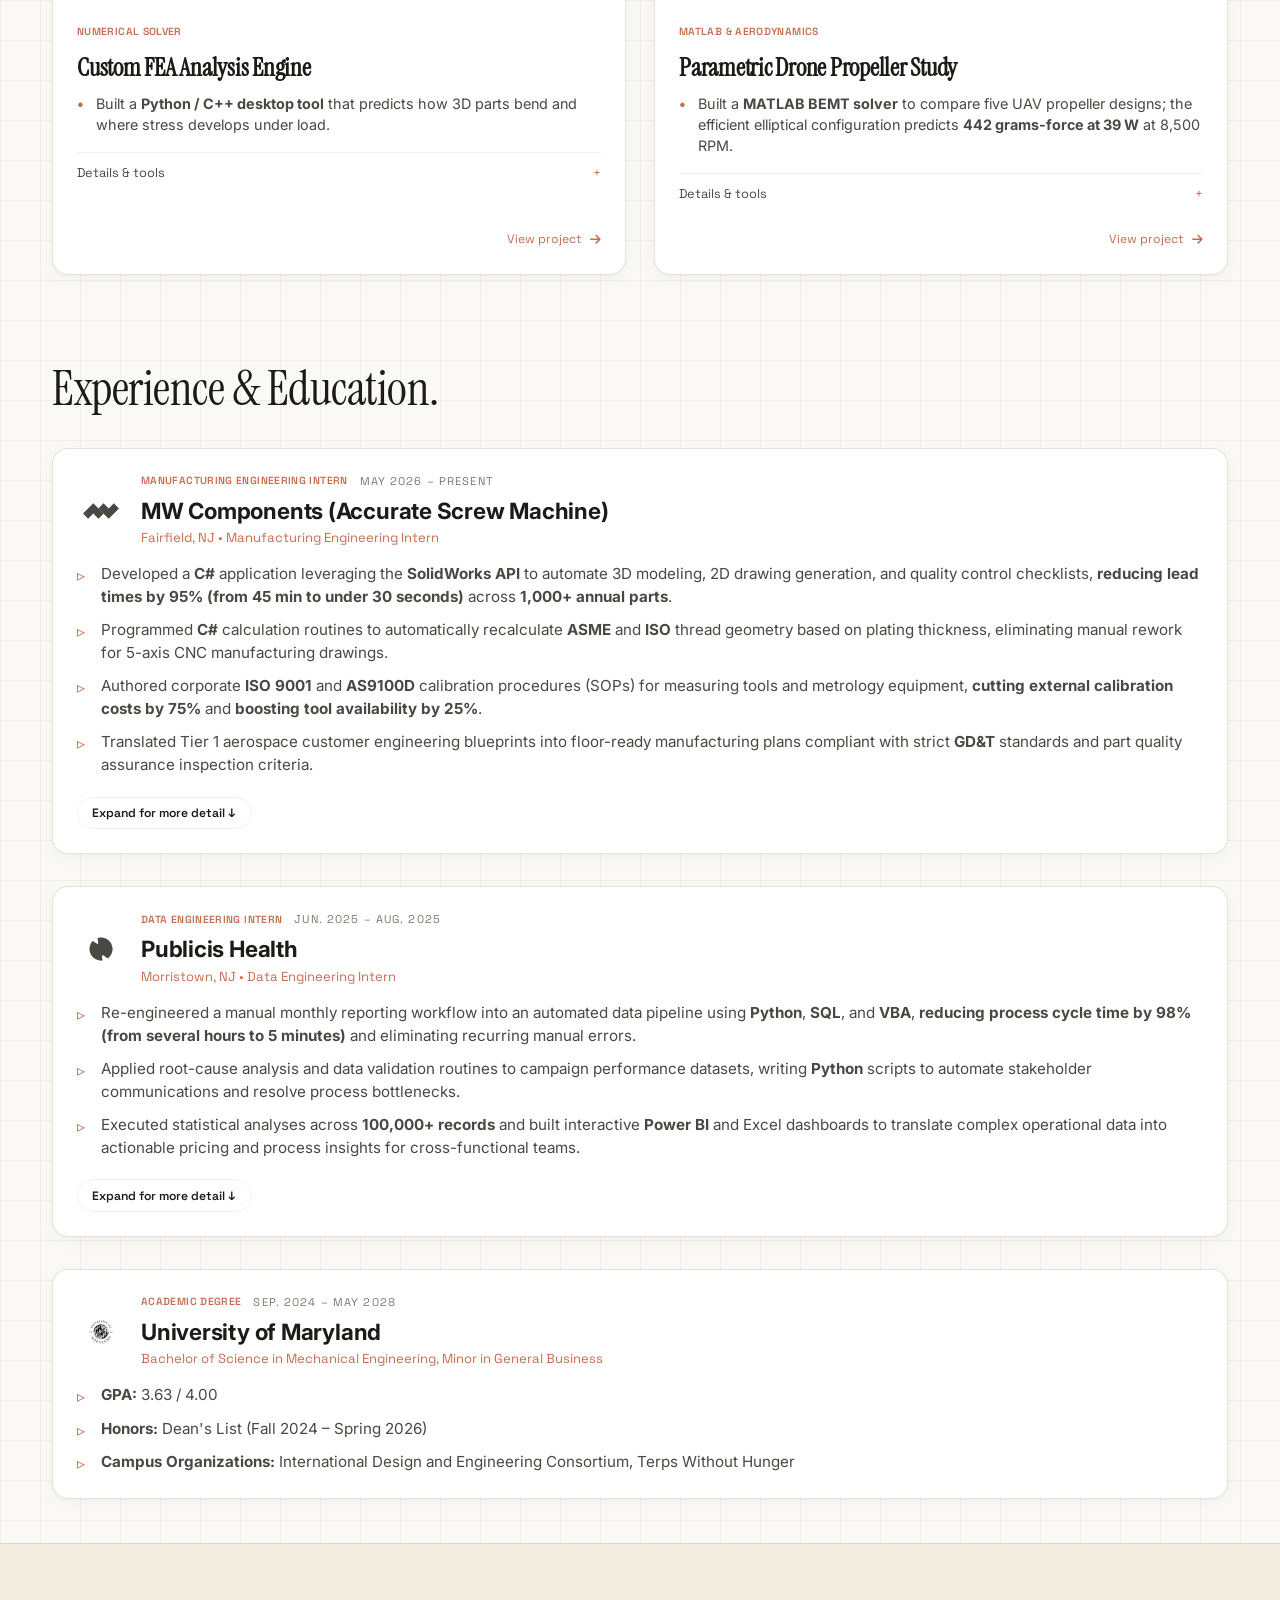
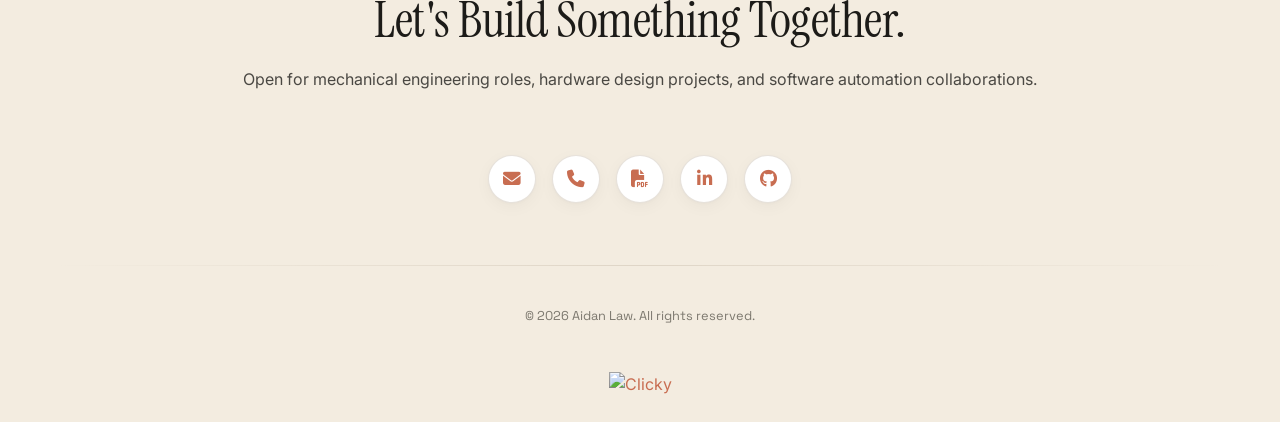
==== commit 65cb1a0e: "Clarify portfolio projects heading" ====
--- a/index.html
+++ b/index.html
@@ -90,7 +90,7 @@
         <div class="container">
             <div class="projects-header reveal-blur">
                 <div>
-                    <h2>Projects & Built Showcase.</h2>
+                    <h2>Engineering Projects</h2>
                 </div>
                 <span class="coord-stamp">SORTED BY STRUCTURAL COMPLEXITY // REV 2.4</span>
             </div>
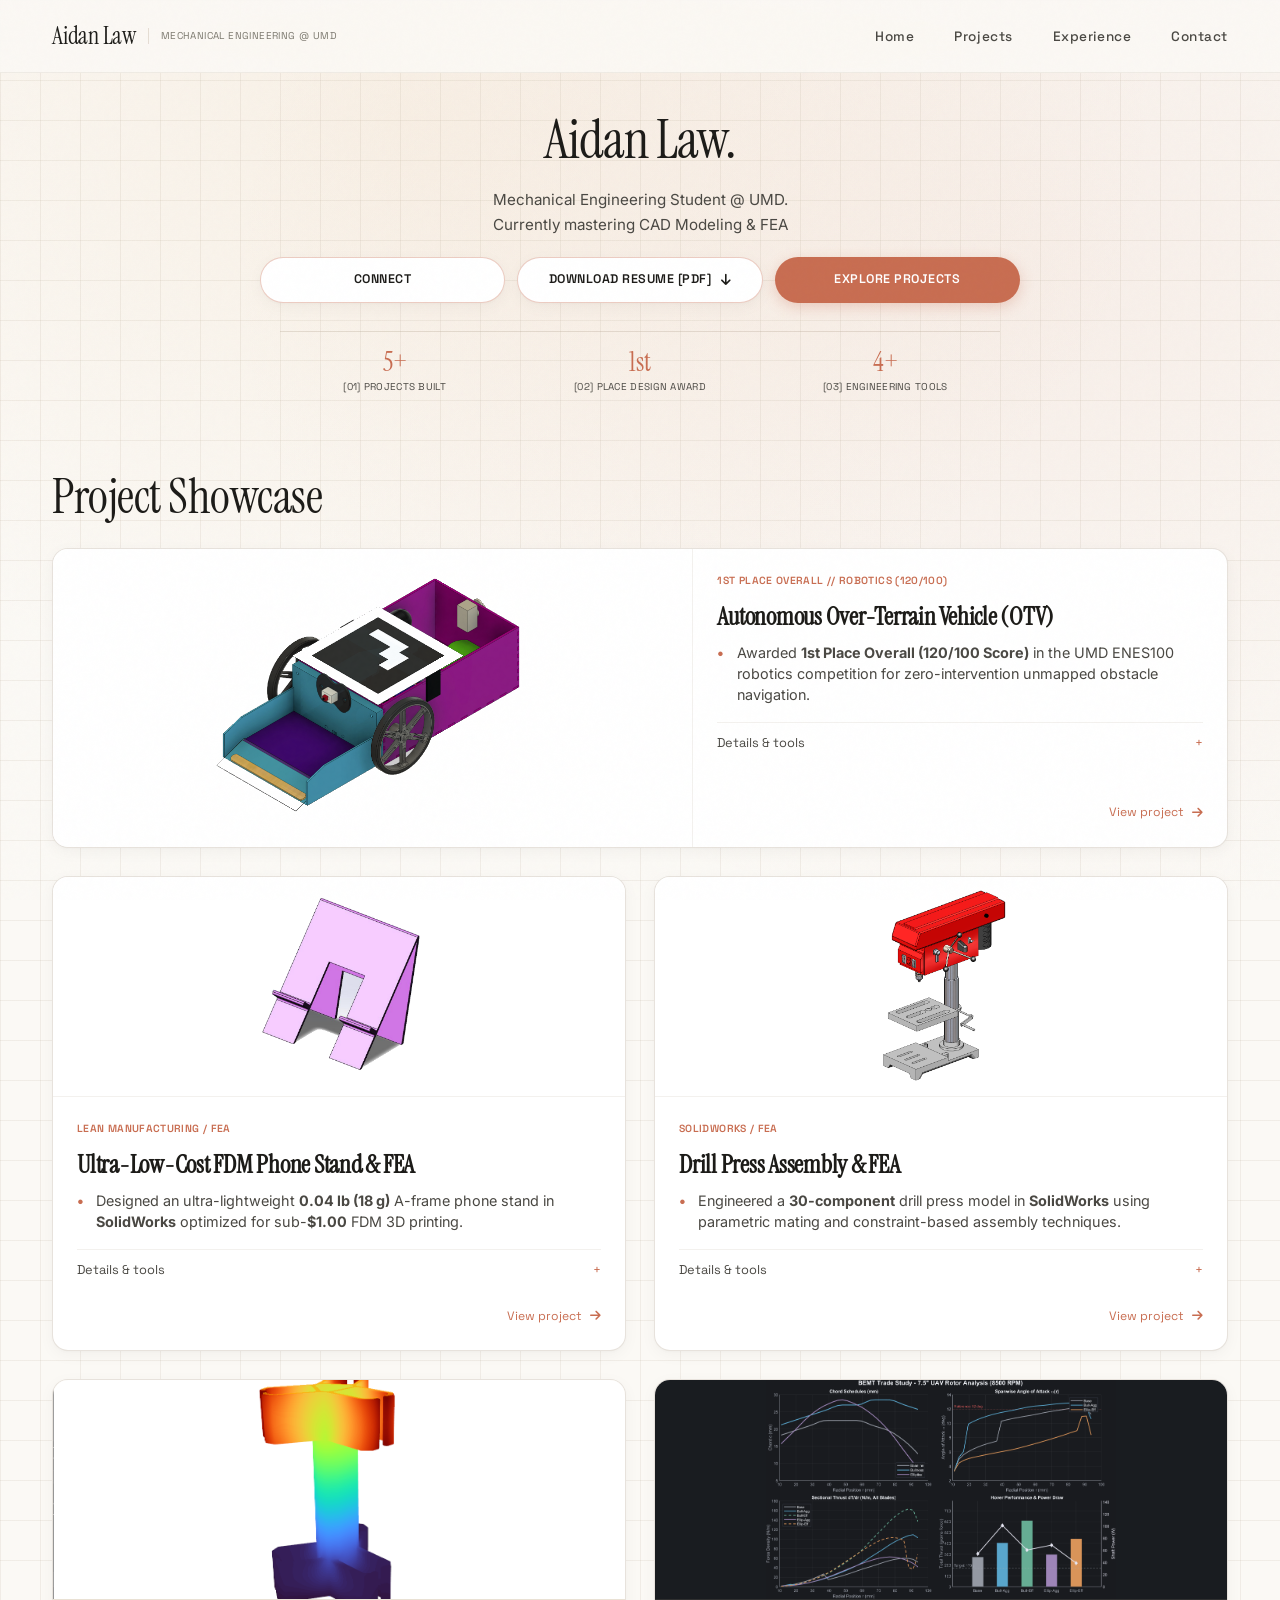
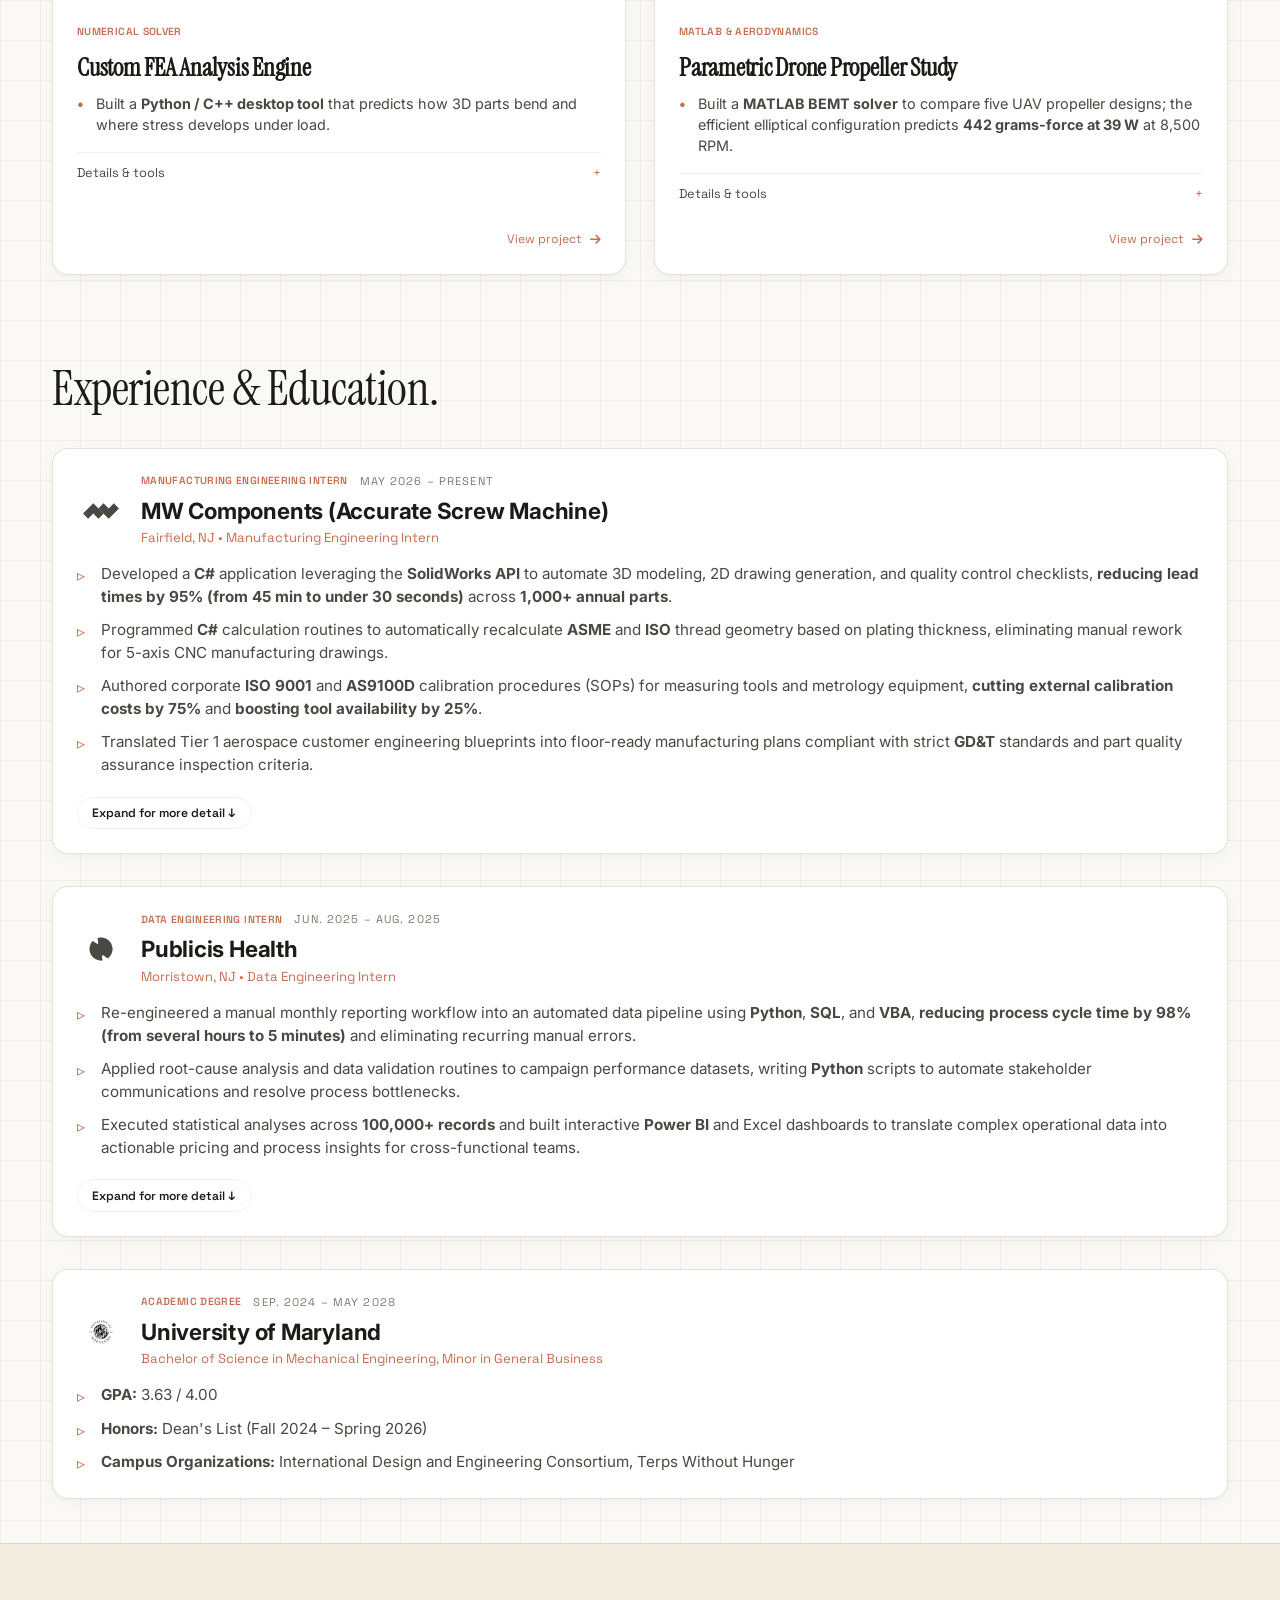
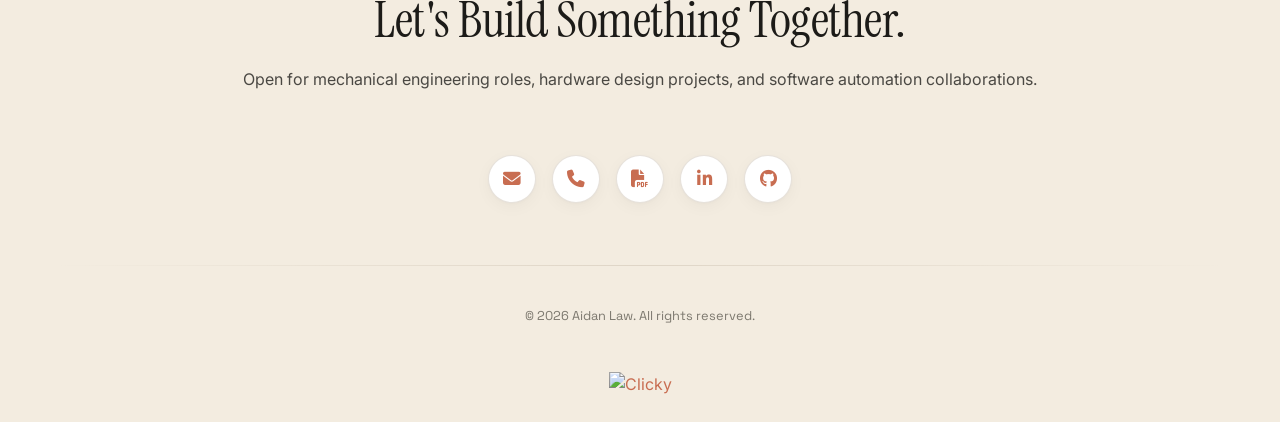
==== commit be970957: "Rename projects section to Project Showcase" ====
--- a/index.html
+++ b/index.html
@@ -90,7 +90,7 @@
         <div class="container">
             <div class="projects-header reveal-blur">
                 <div>
-                    <h2>Engineering Projects</h2>
+                    <h2>Project Showcase</h2>
                 </div>
                 <span class="coord-stamp">SORTED BY STRUCTURAL COMPLEXITY // REV 2.4</span>
             </div>
